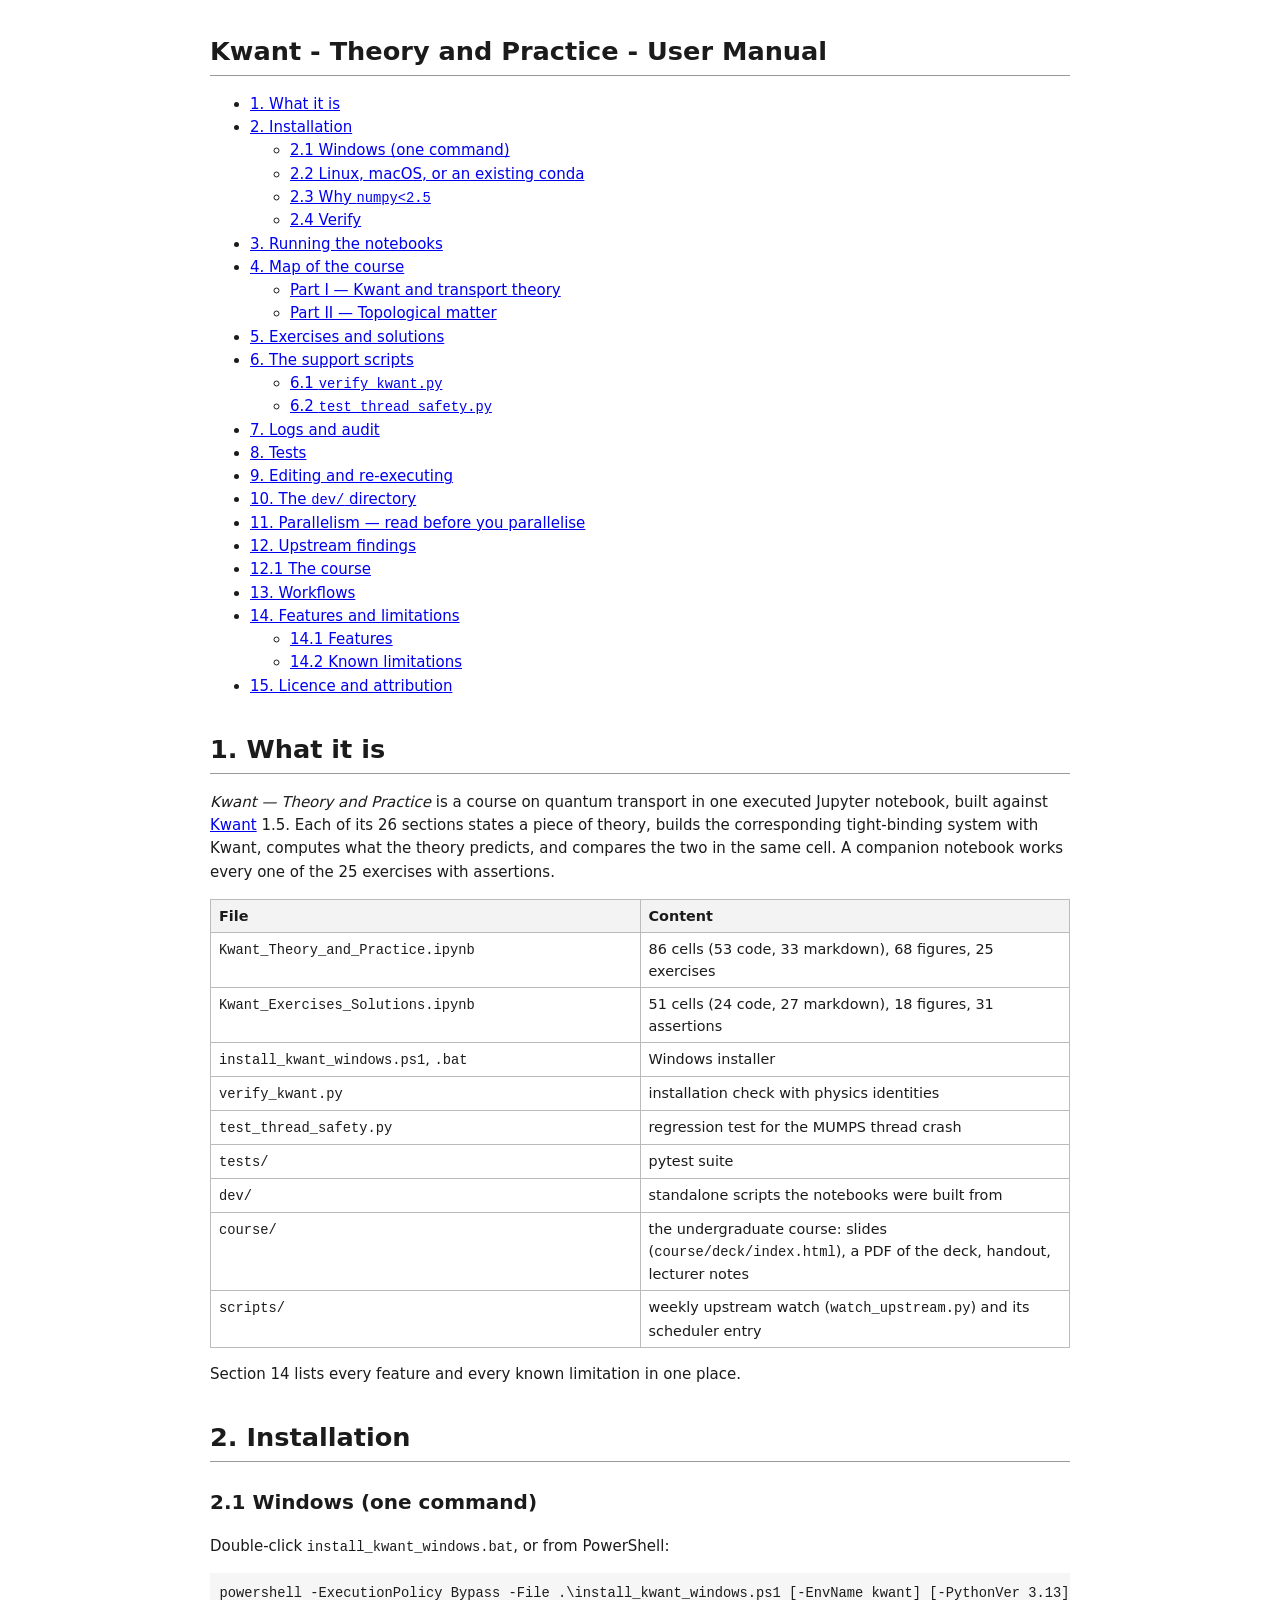
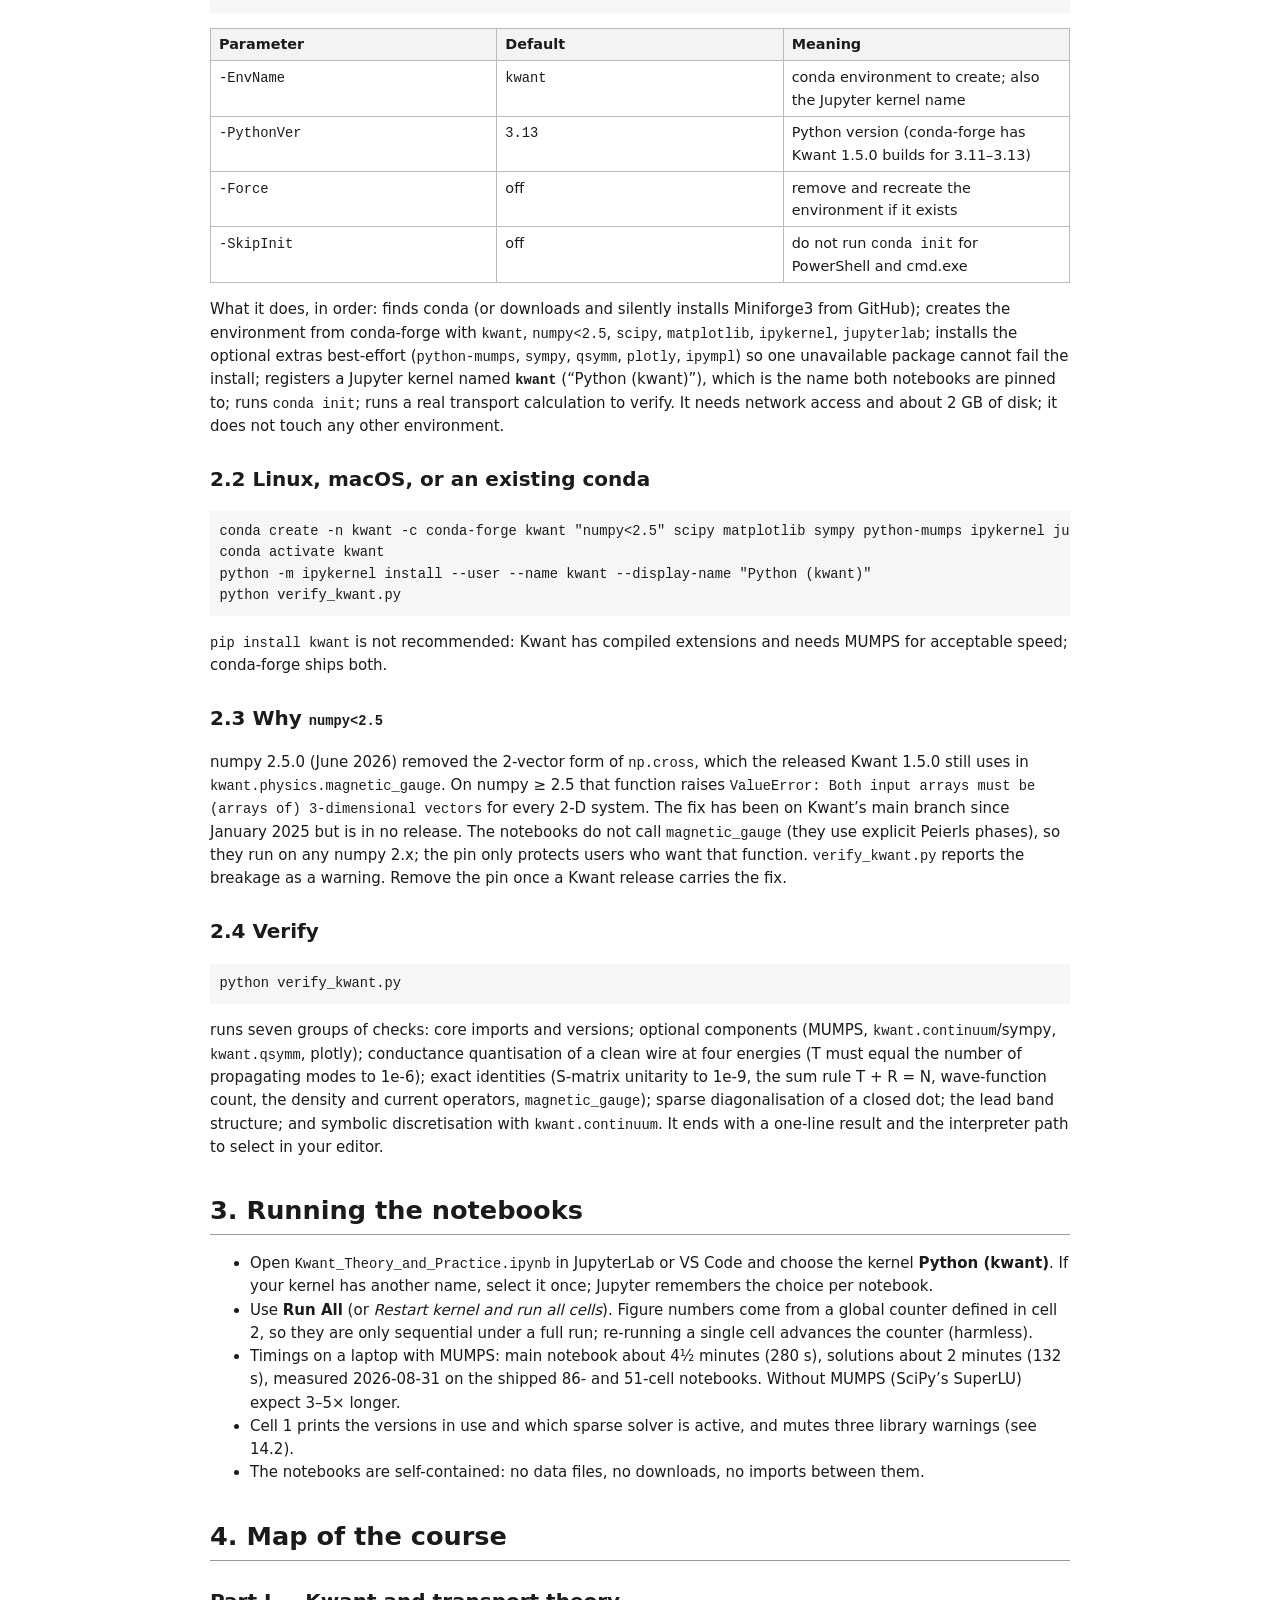
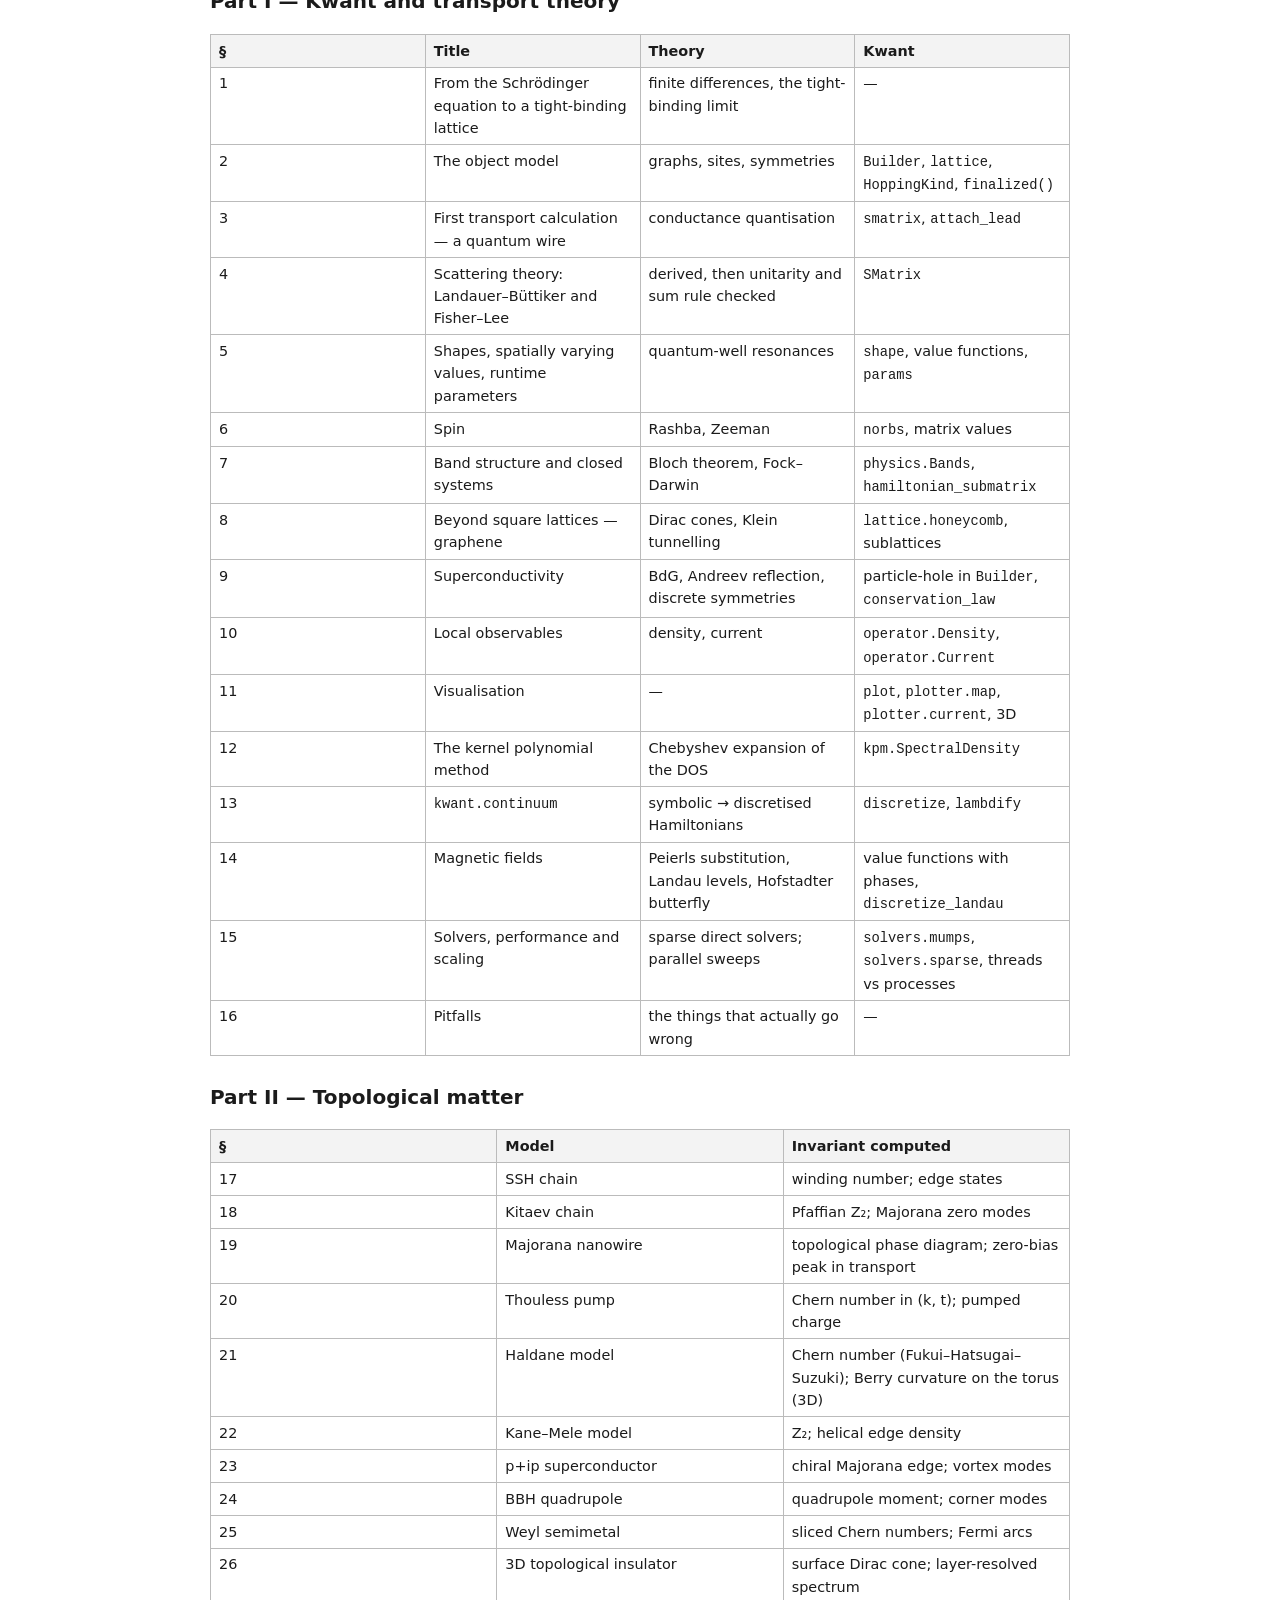
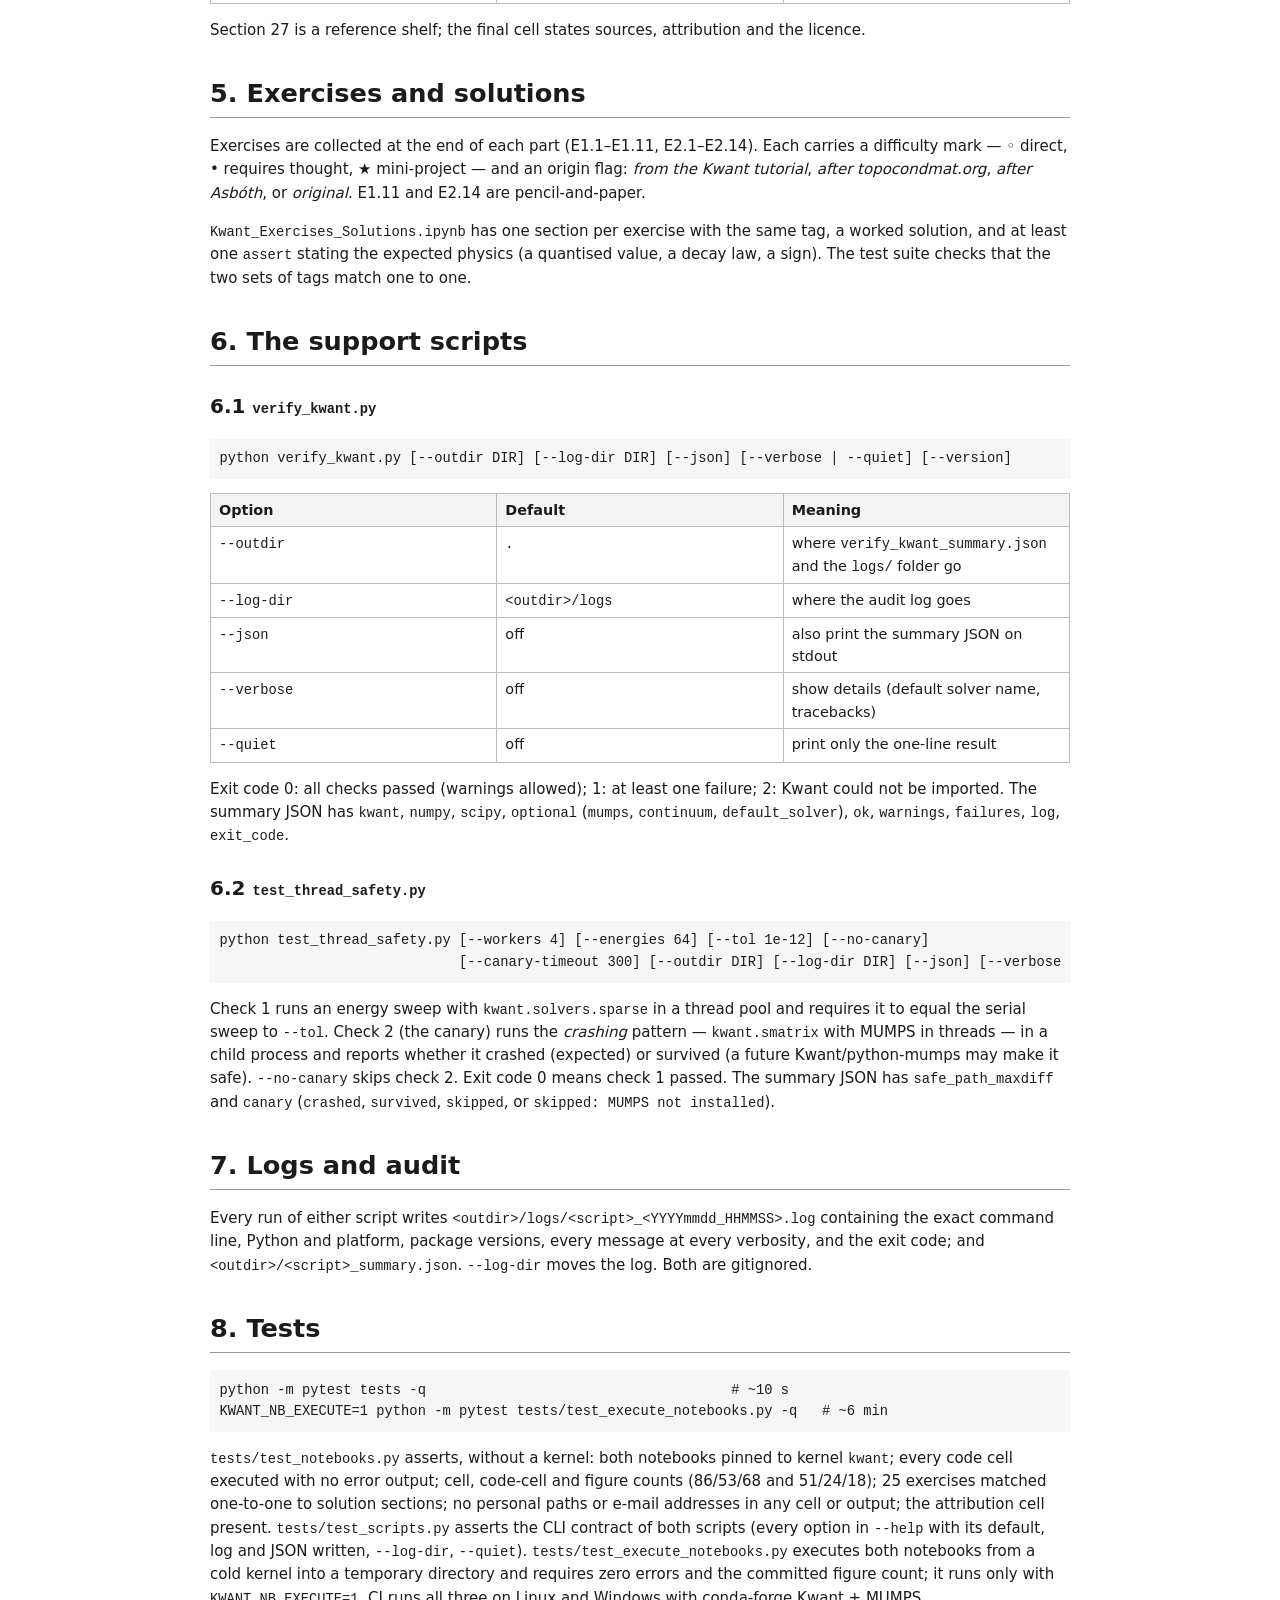
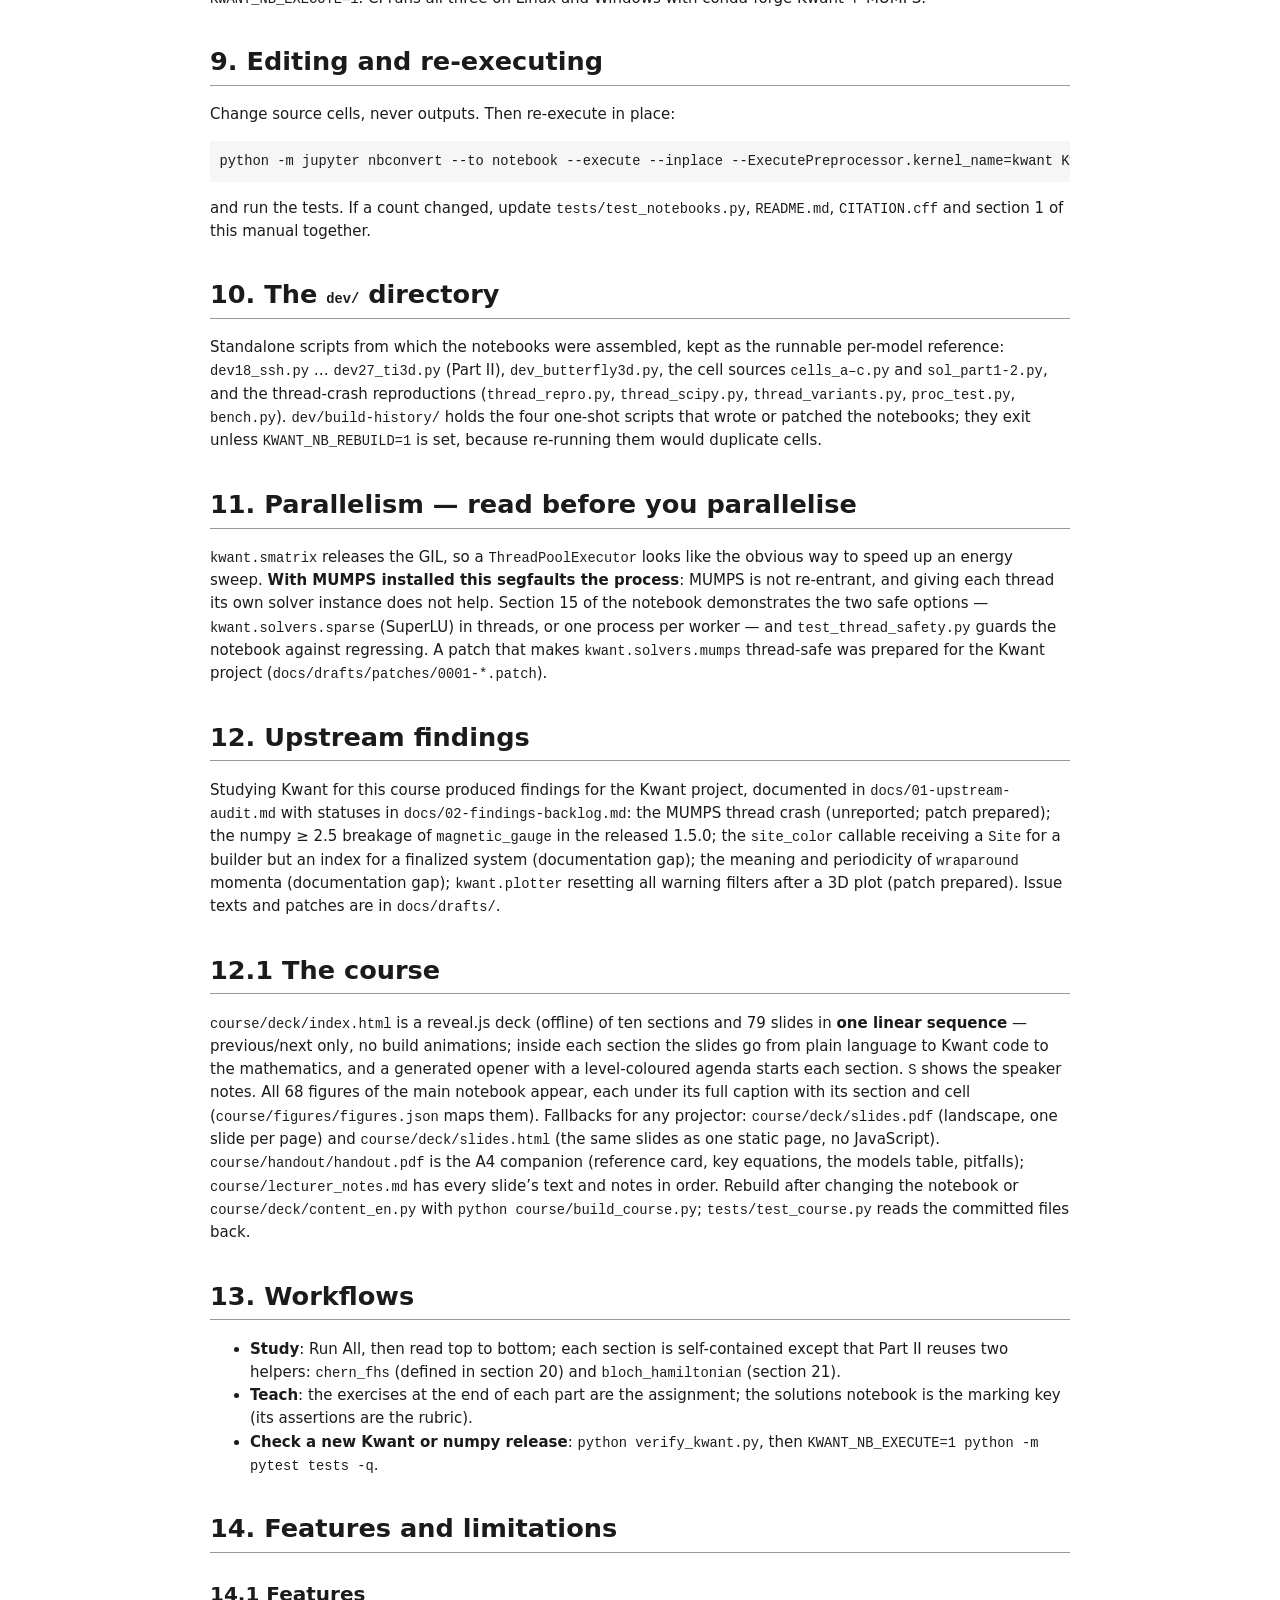
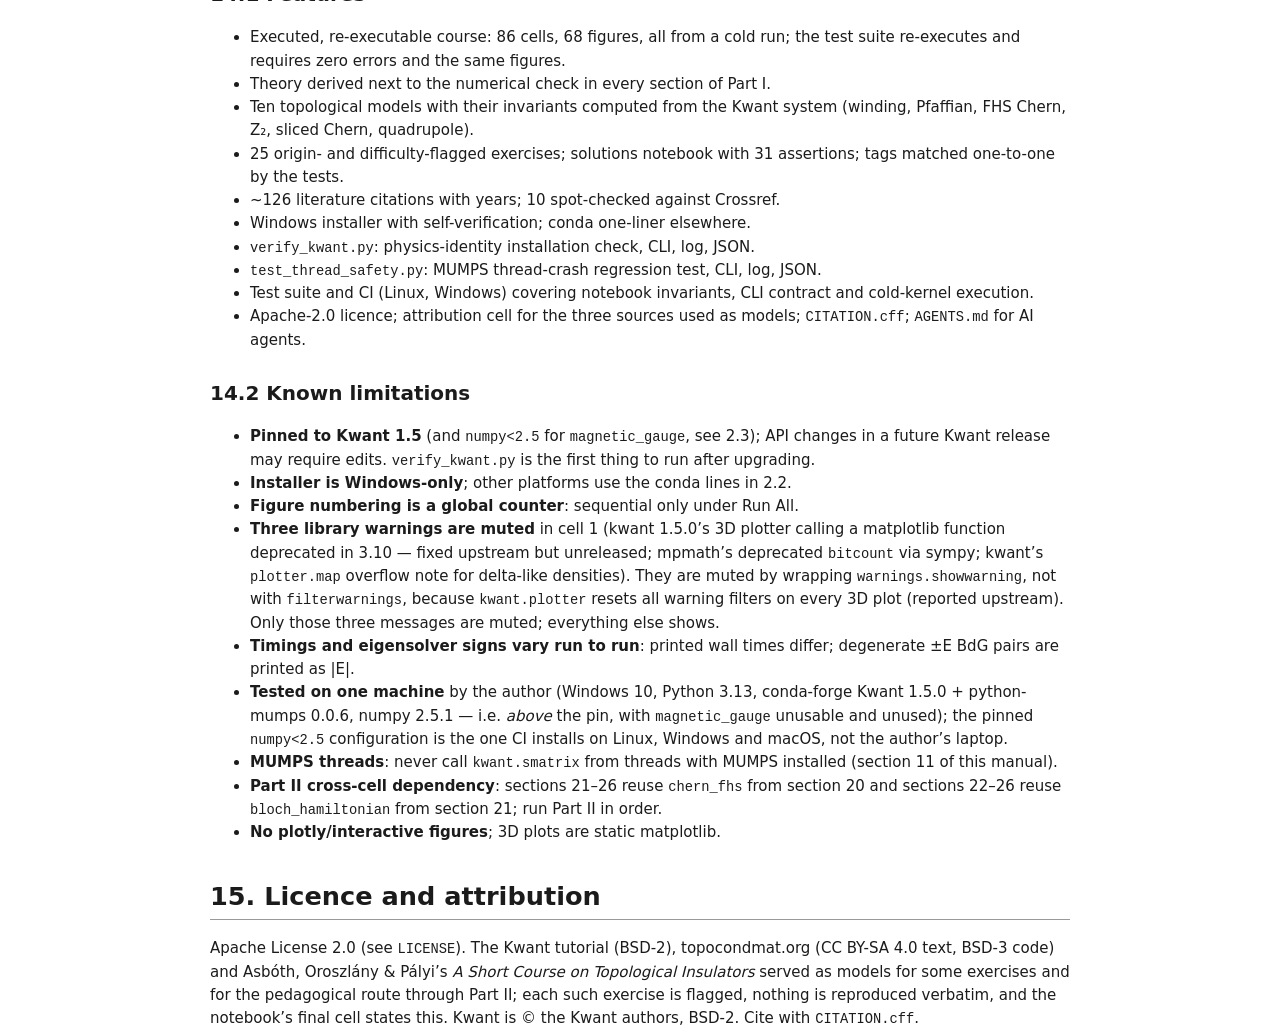
==== docs/USER_MANUAL.html @ 2d78b2cf "Kwant - Theory and Practice 1.2.0: public tree Single-commit public tree of release 1.2.0 (main @ b9" ====
<!DOCTYPE html>
<html xmlns="http://www.w3.org/1999/xhtml">
<head>
  <meta charset="utf-8" />
  <meta name="generator" content="pandoc 3.10.2" />
  <meta name="viewport" content="width=device-width, initial-scale=1.0, user-scalable=yes" />
  <title>Kwant - Theory and Practice - User Manual</title>
  <style>

span.smallcaps{font-variant: small-caps;}
div.columns{display: flex; gap: 1.5em;}
div.column{flex: auto;}
@media screen {
div.columns{gap: min(4vw, 1.5em);}
div.column{overflow-x: auto;}
}
div.hanging-indent{margin-left: 1.5em; text-indent: -1.5em;}

ul.task-list[class]{list-style: none;}
ul.task-list li input[type="checkbox"] {
font-size: inherit;
width: 0.8em;
margin: 0 0.8em 0.2em -1.6em;
vertical-align: middle;
}
.display.math{display: block; text-align: center; margin: 0.5rem auto;}
</style>
  <style type="text/css">body{font:15px/1.55 system-ui,-apple-system,Segoe UI,Roboto,sans-serif;max-width:860px;margin:2rem auto;padding:0 1rem;color:#1b1b1b;background:#fff}h1{font-size:1.6rem;border-bottom:1px solid #999;padding-bottom:.2rem;margin-top:2rem}h2{font-size:1.25rem;margin-top:1.6rem}table{border-collapse:collapse;width:100%;font-size:.9rem}th,td{border:1px solid #bbb;padding:.3rem .5rem;text-align:left;vertical-align:top}th{background:#f3f3f3}pre,code{font-family:ui-monospace,Consolas,monospace;font-size:.86rem}pre{background:#f6f6f6;padding:.6rem;overflow-x:auto}@media(prefers-color-scheme:dark){body{color:#e6e6e6;background:#151515}th{background:#222}pre{background:#222}}</style>
</head>
<body>
<header id="title-block-header">
<h1 class="title">Kwant - Theory and Practice - User Manual</h1>
</header>
<nav id="TOC" role="doc-toc">
<ul>
<li><a href="#what-it-is" id="toc-what-it-is">1. What it is</a></li>
<li><a href="#installation" id="toc-installation">2. Installation</a>
<ul>
<li><a href="#windows-one-command" id="toc-windows-one-command">2.1
Windows (one command)</a></li>
<li><a href="#linux-macos-or-an-existing-conda" id="toc-linux-macos-or-an-existing-conda">2.2 Linux, macOS, or an
existing conda</a></li>
<li><a href="#why-numpy2.5" id="toc-why-numpy2.5">2.3 Why
<code>numpy&lt;2.5</code></a></li>
<li><a href="#verify" id="toc-verify">2.4 Verify</a></li>
</ul></li>
<li><a href="#running-the-notebooks" id="toc-running-the-notebooks">3.
Running the notebooks</a></li>
<li><a href="#map-of-the-course" id="toc-map-of-the-course">4. Map of
the course</a>
<ul>
<li><a href="#part-i-kwant-and-transport-theory" id="toc-part-i-kwant-and-transport-theory">Part I — Kwant and transport
theory</a></li>
<li><a href="#part-ii-topological-matter" id="toc-part-ii-topological-matter">Part II — Topological
matter</a></li>
</ul></li>
<li><a href="#exercises-and-solutions" id="toc-exercises-and-solutions">5. Exercises and solutions</a></li>
<li><a href="#the-support-scripts" id="toc-the-support-scripts">6. The
support scripts</a>
<ul>
<li><a href="#verify_kwant.py" id="toc-verify_kwant.py">6.1
<code>verify_kwant.py</code></a></li>
<li><a href="#test_thread_safety.py" id="toc-test_thread_safety.py">6.2
<code>test_thread_safety.py</code></a></li>
</ul></li>
<li><a href="#logs-and-audit" id="toc-logs-and-audit">7. Logs and
audit</a></li>
<li><a href="#tests" id="toc-tests">8. Tests</a></li>
<li><a href="#editing-and-re-executing" id="toc-editing-and-re-executing">9. Editing and re-executing</a></li>
<li><a href="#the-dev-directory" id="toc-the-dev-directory">10. The
<code>dev/</code> directory</a></li>
<li><a href="#parallelism-read-before-you-parallelise" id="toc-parallelism-read-before-you-parallelise">11. Parallelism — read
before you parallelise</a></li>
<li><a href="#upstream-findings" id="toc-upstream-findings">12. Upstream
findings</a></li>
<li><a href="#the-course" id="toc-the-course">12.1 The course</a></li>
<li><a href="#workflows" id="toc-workflows">13. Workflows</a></li>
<li><a href="#features-and-limitations" id="toc-features-and-limitations">14. Features and limitations</a>
<ul>
<li><a href="#features" id="toc-features">14.1 Features</a></li>
<li><a href="#known-limitations" id="toc-known-limitations">14.2 Known
limitations</a></li>
</ul></li>
<li><a href="#licence-and-attribution" id="toc-licence-and-attribution">15. Licence and attribution</a></li>
</ul>
</nav>
<h1 id="what-it-is">1. What it is</h1>
<p><em>Kwant — Theory and Practice</em> is a course on quantum transport
in one executed Jupyter notebook, built against <a href="https://kwant-project.org">Kwant</a> 1.5. Each of its 26 sections
states a piece of theory, builds the corresponding tight-binding system
with Kwant, computes what the theory predicts, and compares the two in
the same cell. A companion notebook works every one of the 25 exercises
with assertions.</p>
<table>
<colgroup>
<col style="width: 50%" />
<col style="width: 50%" />
</colgroup>
<thead>
<tr>
<th>File</th>
<th>Content</th>
</tr>
</thead>
<tbody>
<tr>
<td><code>Kwant_Theory_and_Practice.ipynb</code></td>
<td>86 cells (53 code, 33 markdown), 68 figures, 25 exercises</td>
</tr>
<tr>
<td><code>Kwant_Exercises_Solutions.ipynb</code></td>
<td>51 cells (24 code, 27 markdown), 18 figures, 31 assertions</td>
</tr>
<tr>
<td><code>install_kwant_windows.ps1</code>, <code>.bat</code></td>
<td>Windows installer</td>
</tr>
<tr>
<td><code>verify_kwant.py</code></td>
<td>installation check with physics identities</td>
</tr>
<tr>
<td><code>test_thread_safety.py</code></td>
<td>regression test for the MUMPS thread crash</td>
</tr>
<tr>
<td><code>tests/</code></td>
<td>pytest suite</td>
</tr>
<tr>
<td><code>dev/</code></td>
<td>standalone scripts the notebooks were built from</td>
</tr>
<tr>
<td><code>course/</code></td>
<td>the undergraduate course: slides
(<code>course/deck/index.html</code>), a PDF of the deck, handout,
lecturer notes</td>
</tr>
<tr>
<td><code>scripts/</code></td>
<td>weekly upstream watch (<code>watch_upstream.py</code>) and its
scheduler entry</td>
</tr>
</tbody>
</table>
<p>Section 14 lists every feature and every known limitation in one
place.</p>
<h1 id="installation">2. Installation</h1>
<h2 id="windows-one-command">2.1 Windows (one command)</h2>
<p>Double-click <code>install_kwant_windows.bat</code>, or from
PowerShell:</p>
<pre><code>powershell -ExecutionPolicy Bypass -File .\install_kwant_windows.ps1 [-EnvName kwant] [-PythonVer 3.13] [-Force] [-SkipInit]</code></pre>
<table>
<colgroup>
<col style="width: 33%" />
<col style="width: 33%" />
<col style="width: 33%" />
</colgroup>
<thead>
<tr>
<th>Parameter</th>
<th>Default</th>
<th>Meaning</th>
</tr>
</thead>
<tbody>
<tr>
<td><code>-EnvName</code></td>
<td><code>kwant</code></td>
<td>conda environment to create; also the Jupyter kernel name</td>
</tr>
<tr>
<td><code>-PythonVer</code></td>
<td><code>3.13</code></td>
<td>Python version (conda-forge has Kwant 1.5.0 builds for
3.11–3.13)</td>
</tr>
<tr>
<td><code>-Force</code></td>
<td>off</td>
<td>remove and recreate the environment if it exists</td>
</tr>
<tr>
<td><code>-SkipInit</code></td>
<td>off</td>
<td>do not run <code>conda init</code> for PowerShell and cmd.exe</td>
</tr>
</tbody>
</table>
<p>What it does, in order: finds conda (or downloads and silently
installs Miniforge3 from GitHub); creates the environment from
conda-forge with <code>kwant</code>, <code>numpy&lt;2.5</code>,
<code>scipy</code>, <code>matplotlib</code>, <code>ipykernel</code>,
<code>jupyterlab</code>; installs the optional extras best-effort
(<code>python-mumps</code>, <code>sympy</code>, <code>qsymm</code>,
<code>plotly</code>, <code>ipympl</code>) so one unavailable package
cannot fail the install; registers a Jupyter kernel named
<strong><code>kwant</code></strong> (“Python (kwant)”), which is the
name both notebooks are pinned to; runs <code>conda init</code>; runs a
real transport calculation to verify. It needs network access and about
2 GB of disk; it does not touch any other environment.</p>
<h2 id="linux-macos-or-an-existing-conda">2.2 Linux, macOS, or an
existing conda</h2>
<pre><code>conda create -n kwant -c conda-forge kwant &quot;numpy&lt;2.5&quot; scipy matplotlib sympy python-mumps ipykernel jupyterlab
conda activate kwant
python -m ipykernel install --user --name kwant --display-name &quot;Python (kwant)&quot;
python verify_kwant.py</code></pre>
<p><code>pip install kwant</code> is not recommended: Kwant has compiled
extensions and needs MUMPS for acceptable speed; conda-forge ships
both.</p>
<h2 id="why-numpy2.5">2.3 Why <code>numpy&lt;2.5</code></h2>
<p>numpy 2.5.0 (June 2026) removed the 2-vector form of
<code>np.cross</code>, which the released Kwant 1.5.0 still uses in
<code>kwant.physics.magnetic_gauge</code>. On numpy ≥ 2.5 that function
raises
<code>ValueError: Both input arrays must be (arrays of) 3-dimensional vectors</code>
for every 2-D system. The fix has been on Kwant’s main branch since
January 2025 but is in no release. The notebooks do not call
<code>magnetic_gauge</code> (they use explicit Peierls phases), so they
run on any numpy 2.x; the pin only protects users who want that
function. <code>verify_kwant.py</code> reports the breakage as a
warning. Remove the pin once a Kwant release carries the fix.</p>
<h2 id="verify">2.4 Verify</h2>
<pre><code>python verify_kwant.py</code></pre>
<p>runs seven groups of checks: core imports and versions; optional
components (MUMPS, <code>kwant.continuum</code>/sympy,
<code>kwant.qsymm</code>, plotly); conductance quantisation of a clean
wire at four energies (T must equal the number of propagating modes to
1e-6); exact identities (S-matrix unitarity to 1e-9, the sum rule T + R
= N, wave-function count, the density and current operators,
<code>magnetic_gauge</code>); sparse diagonalisation of a closed dot;
the lead band structure; and symbolic discretisation with
<code>kwant.continuum</code>. It ends with a one-line result and the
interpreter path to select in your editor.</p>
<h1 id="running-the-notebooks">3. Running the notebooks</h1>
<ul>
<li>Open <code>Kwant_Theory_and_Practice.ipynb</code> in JupyterLab or
VS Code and choose the kernel <strong>Python (kwant)</strong>. If your
kernel has another name, select it once; Jupyter remembers the choice
per notebook.</li>
<li>Use <strong>Run All</strong> (or <em>Restart kernel and run all
cells</em>). Figure numbers come from a global counter defined in cell
2, so they are only sequential under a full run; re-running a single
cell advances the counter (harmless).</li>
<li>Timings on a laptop with MUMPS: main notebook about 4½ minutes (280
s), solutions about 2 minutes (132 s), measured 2026-08-31 on the
shipped 86- and 51-cell notebooks. Without MUMPS (SciPy’s SuperLU)
expect 3–5× longer.</li>
<li>Cell 1 prints the versions in use and which sparse solver is active,
and mutes three library warnings (see 14.2).</li>
<li>The notebooks are self-contained: no data files, no downloads, no
imports between them.</li>
</ul>
<h1 id="map-of-the-course">4. Map of the course</h1>
<h2 id="part-i-kwant-and-transport-theory">Part I — Kwant and transport
theory</h2>
<table>
<colgroup>
<col style="width: 25%" />
<col style="width: 25%" />
<col style="width: 25%" />
<col style="width: 25%" />
</colgroup>
<thead>
<tr>
<th>§</th>
<th>Title</th>
<th>Theory</th>
<th>Kwant</th>
</tr>
</thead>
<tbody>
<tr>
<td>1</td>
<td>From the Schrödinger equation to a tight-binding lattice</td>
<td>finite differences, the tight-binding limit</td>
<td>—</td>
</tr>
<tr>
<td>2</td>
<td>The object model</td>
<td>graphs, sites, symmetries</td>
<td><code>Builder</code>, <code>lattice</code>,
<code>HoppingKind</code>, <code>finalized()</code></td>
</tr>
<tr>
<td>3</td>
<td>First transport calculation — a quantum wire</td>
<td>conductance quantisation</td>
<td><code>smatrix</code>, <code>attach_lead</code></td>
</tr>
<tr>
<td>4</td>
<td>Scattering theory: Landauer–Büttiker and Fisher–Lee</td>
<td>derived, then unitarity and sum rule checked</td>
<td><code>SMatrix</code></td>
</tr>
<tr>
<td>5</td>
<td>Shapes, spatially varying values, runtime parameters</td>
<td>quantum-well resonances</td>
<td><code>shape</code>, value functions, <code>params</code></td>
</tr>
<tr>
<td>6</td>
<td>Spin</td>
<td>Rashba, Zeeman</td>
<td><code>norbs</code>, matrix values</td>
</tr>
<tr>
<td>7</td>
<td>Band structure and closed systems</td>
<td>Bloch theorem, Fock–Darwin</td>
<td><code>physics.Bands</code>, <code>hamiltonian_submatrix</code></td>
</tr>
<tr>
<td>8</td>
<td>Beyond square lattices — graphene</td>
<td>Dirac cones, Klein tunnelling</td>
<td><code>lattice.honeycomb</code>, sublattices</td>
</tr>
<tr>
<td>9</td>
<td>Superconductivity</td>
<td>BdG, Andreev reflection, discrete symmetries</td>
<td>particle-hole in <code>Builder</code>,
<code>conservation_law</code></td>
</tr>
<tr>
<td>10</td>
<td>Local observables</td>
<td>density, current</td>
<td><code>operator.Density</code>, <code>operator.Current</code></td>
</tr>
<tr>
<td>11</td>
<td>Visualisation</td>
<td>—</td>
<td><code>plot</code>, <code>plotter.map</code>,
<code>plotter.current</code>, 3D</td>
</tr>
<tr>
<td>12</td>
<td>The kernel polynomial method</td>
<td>Chebyshev expansion of the DOS</td>
<td><code>kpm.SpectralDensity</code></td>
</tr>
<tr>
<td>13</td>
<td><code>kwant.continuum</code></td>
<td>symbolic → discretised Hamiltonians</td>
<td><code>discretize</code>, <code>lambdify</code></td>
</tr>
<tr>
<td>14</td>
<td>Magnetic fields</td>
<td>Peierls substitution, Landau levels, Hofstadter butterfly</td>
<td>value functions with phases, <code>discretize_landau</code></td>
</tr>
<tr>
<td>15</td>
<td>Solvers, performance and scaling</td>
<td>sparse direct solvers; parallel sweeps</td>
<td><code>solvers.mumps</code>, <code>solvers.sparse</code>, threads vs
processes</td>
</tr>
<tr>
<td>16</td>
<td>Pitfalls</td>
<td>the things that actually go wrong</td>
<td>—</td>
</tr>
</tbody>
</table>
<h2 id="part-ii-topological-matter">Part II — Topological matter</h2>
<table>
<colgroup>
<col style="width: 33%" />
<col style="width: 33%" />
<col style="width: 33%" />
</colgroup>
<thead>
<tr>
<th>§</th>
<th>Model</th>
<th>Invariant computed</th>
</tr>
</thead>
<tbody>
<tr>
<td>17</td>
<td>SSH chain</td>
<td>winding number; edge states</td>
</tr>
<tr>
<td>18</td>
<td>Kitaev chain</td>
<td>Pfaffian Z₂; Majorana zero modes</td>
</tr>
<tr>
<td>19</td>
<td>Majorana nanowire</td>
<td>topological phase diagram; zero-bias peak in transport</td>
</tr>
<tr>
<td>20</td>
<td>Thouless pump</td>
<td>Chern number in (k, t); pumped charge</td>
</tr>
<tr>
<td>21</td>
<td>Haldane model</td>
<td>Chern number (Fukui–Hatsugai–Suzuki); Berry curvature on the torus
(3D)</td>
</tr>
<tr>
<td>22</td>
<td>Kane–Mele model</td>
<td>Z₂; helical edge density</td>
</tr>
<tr>
<td>23</td>
<td>p+ip superconductor</td>
<td>chiral Majorana edge; vortex modes</td>
</tr>
<tr>
<td>24</td>
<td>BBH quadrupole</td>
<td>quadrupole moment; corner modes</td>
</tr>
<tr>
<td>25</td>
<td>Weyl semimetal</td>
<td>sliced Chern numbers; Fermi arcs</td>
</tr>
<tr>
<td>26</td>
<td>3D topological insulator</td>
<td>surface Dirac cone; layer-resolved spectrum</td>
</tr>
</tbody>
</table>
<p>Section 27 is a reference shelf; the final cell states sources,
attribution and the licence.</p>
<h1 id="exercises-and-solutions">5. Exercises and solutions</h1>
<p>Exercises are collected at the end of each part (E1.1–E1.11,
E2.1–E2.14). Each carries a difficulty mark — ◦ direct, • requires
thought, ★ mini-project — and an origin flag: <em>from the Kwant
tutorial</em>, <em>after topocondmat.org</em>, <em>after Asbóth</em>, or
<em>original</em>. E1.11 and E2.14 are pencil-and-paper.</p>
<p><code>Kwant_Exercises_Solutions.ipynb</code> has one section per
exercise with the same tag, a worked solution, and at least one
<code>assert</code> stating the expected physics (a quantised value, a
decay law, a sign). The test suite checks that the two sets of tags
match one to one.</p>
<h1 id="the-support-scripts">6. The support scripts</h1>
<h2 id="verify_kwant.py">6.1 <code>verify_kwant.py</code></h2>
<pre><code>python verify_kwant.py [--outdir DIR] [--log-dir DIR] [--json] [--verbose | --quiet] [--version]</code></pre>
<table>
<colgroup>
<col style="width: 33%" />
<col style="width: 33%" />
<col style="width: 33%" />
</colgroup>
<thead>
<tr>
<th>Option</th>
<th>Default</th>
<th>Meaning</th>
</tr>
</thead>
<tbody>
<tr>
<td><code>--outdir</code></td>
<td><code>.</code></td>
<td>where <code>verify_kwant_summary.json</code> and the
<code>logs/</code> folder go</td>
</tr>
<tr>
<td><code>--log-dir</code></td>
<td><code>&lt;outdir&gt;/logs</code></td>
<td>where the audit log goes</td>
</tr>
<tr>
<td><code>--json</code></td>
<td>off</td>
<td>also print the summary JSON on stdout</td>
</tr>
<tr>
<td><code>--verbose</code></td>
<td>off</td>
<td>show details (default solver name, tracebacks)</td>
</tr>
<tr>
<td><code>--quiet</code></td>
<td>off</td>
<td>print only the one-line result</td>
</tr>
</tbody>
</table>
<p>Exit code 0: all checks passed (warnings allowed); 1: at least one
failure; 2: Kwant could not be imported. The summary JSON has
<code>kwant</code>, <code>numpy</code>, <code>scipy</code>,
<code>optional</code> (<code>mumps</code>, <code>continuum</code>,
<code>default_solver</code>), <code>ok</code>, <code>warnings</code>,
<code>failures</code>, <code>log</code>, <code>exit_code</code>.</p>
<h2 id="test_thread_safety.py">6.2
<code>test_thread_safety.py</code></h2>
<pre><code>python test_thread_safety.py [--workers 4] [--energies 64] [--tol 1e-12] [--no-canary]
                             [--canary-timeout 300] [--outdir DIR] [--log-dir DIR] [--json] [--verbose | --quiet] [--version]</code></pre>
<p>Check 1 runs an energy sweep with <code>kwant.solvers.sparse</code>
in a thread pool and requires it to equal the serial sweep to
<code>--tol</code>. Check 2 (the canary) runs the <em>crashing</em>
pattern — <code>kwant.smatrix</code> with MUMPS in threads — in a child
process and reports whether it crashed (expected) or survived (a future
Kwant/python-mumps may make it safe). <code>--no-canary</code> skips
check 2. Exit code 0 means check 1 passed. The summary JSON has
<code>safe_path_maxdiff</code> and <code>canary</code>
(<code>crashed</code>, <code>survived</code>, <code>skipped</code>, or
<code>skipped: MUMPS not installed</code>).</p>
<h1 id="logs-and-audit">7. Logs and audit</h1>
<p>Every run of either script writes
<code>&lt;outdir&gt;/logs/&lt;script&gt;_&lt;YYYYmmdd_HHMMSS&gt;.log</code>
containing the exact command line, Python and platform, package
versions, every message at every verbosity, and the exit code; and
<code>&lt;outdir&gt;/&lt;script&gt;_summary.json</code>.
<code>--log-dir</code> moves the log. Both are gitignored.</p>
<h1 id="tests">8. Tests</h1>
<pre><code>python -m pytest tests -q                                     # ~10 s
KWANT_NB_EXECUTE=1 python -m pytest tests/test_execute_notebooks.py -q   # ~6 min</code></pre>
<p><code>tests/test_notebooks.py</code> asserts, without a kernel: both
notebooks pinned to kernel <code>kwant</code>; every code cell executed
with no error output; cell, code-cell and figure counts (86/53/68 and
51/24/18); 25 exercises matched one-to-one to solution sections; no
personal paths or e-mail addresses in any cell or output; the
attribution cell present. <code>tests/test_scripts.py</code> asserts the
CLI contract of both scripts (every option in <code>--help</code> with
its default, log and JSON written, <code>--log-dir</code>,
<code>--quiet</code>). <code>tests/test_execute_notebooks.py</code>
executes both notebooks from a cold kernel into a temporary directory
and requires zero errors and the committed figure count; it runs only
with <code>KWANT_NB_EXECUTE=1</code>. CI runs all three on Linux and
Windows with conda-forge Kwant + MUMPS.</p>
<h1 id="editing-and-re-executing">9. Editing and re-executing</h1>
<p>Change source cells, never outputs. Then re-execute in place:</p>
<pre><code>python -m jupyter nbconvert --to notebook --execute --inplace --ExecutePreprocessor.kernel_name=kwant Kwant_Theory_and_Practice.ipynb</code></pre>
<p>and run the tests. If a count changed, update
<code>tests/test_notebooks.py</code>, <code>README.md</code>,
<code>CITATION.cff</code> and section 1 of this manual together.</p>
<h1 id="the-dev-directory">10. The <code>dev/</code> directory</h1>
<p>Standalone scripts from which the notebooks were assembled, kept as
the runnable per-model reference: <code>dev18_ssh.py</code> …
<code>dev27_ti3d.py</code> (Part II), <code>dev_butterfly3d.py</code>,
the cell sources <code>cells_a–c.py</code> and
<code>sol_part1-2.py</code>, and the thread-crash reproductions
(<code>thread_repro.py</code>, <code>thread_scipy.py</code>,
<code>thread_variants.py</code>, <code>proc_test.py</code>,
<code>bench.py</code>). <code>dev/build-history/</code> holds the four
one-shot scripts that wrote or patched the notebooks; they exit unless
<code>KWANT_NB_REBUILD=1</code> is set, because re-running them would
duplicate cells.</p>
<h1 id="parallelism-read-before-you-parallelise">11. Parallelism — read
before you parallelise</h1>
<p><code>kwant.smatrix</code> releases the GIL, so a
<code>ThreadPoolExecutor</code> looks like the obvious way to speed up
an energy sweep. <strong>With MUMPS installed this segfaults the
process</strong>: MUMPS is not re-entrant, and giving each thread its
own solver instance does not help. Section 15 of the notebook
demonstrates the two safe options — <code>kwant.solvers.sparse</code>
(SuperLU) in threads, or one process per worker — and
<code>test_thread_safety.py</code> guards the notebook against
regressing. A patch that makes <code>kwant.solvers.mumps</code>
thread-safe was prepared for the Kwant project
(<code>docs/drafts/patches/0001-*.patch</code>).</p>
<h1 id="upstream-findings">12. Upstream findings</h1>
<p>Studying Kwant for this course produced findings for the Kwant
project, documented in <code>docs/01-upstream-audit.md</code> with
statuses in <code>docs/02-findings-backlog.md</code>: the MUMPS thread
crash (unreported; patch prepared); the numpy ≥ 2.5 breakage of
<code>magnetic_gauge</code> in the released 1.5.0; the
<code>site_color</code> callable receiving a <code>Site</code> for a
builder but an index for a finalized system (documentation gap); the
meaning and periodicity of <code>wraparound</code> momenta
(documentation gap); <code>kwant.plotter</code> resetting all warning
filters after a 3D plot (patch prepared). Issue texts and patches are in
<code>docs/drafts/</code>.</p>
<h1 id="the-course">12.1 The course</h1>
<p><code>course/deck/index.html</code> is a reveal.js deck (offline) of
ten sections and 79 slides in <strong>one linear sequence</strong> —
previous/next only, no build animations; inside each section the slides
go from plain language to Kwant code to the mathematics, and a generated
opener with a level-coloured agenda starts each section. <code>S</code>
shows the speaker notes. All 68 figures of the main notebook appear,
each under its full caption with its section and cell
(<code>course/figures/figures.json</code> maps them). Fallbacks for any
projector: <code>course/deck/slides.pdf</code> (landscape, one slide per
page) and <code>course/deck/slides.html</code> (the same slides as one
static page, no JavaScript). <code>course/handout/handout.pdf</code> is
the A4 companion (reference card, key equations, the models table,
pitfalls); <code>course/lecturer_notes.md</code> has every slide’s text
and notes in order. Rebuild after changing the notebook or
<code>course/deck/content_en.py</code> with
<code>python course/build_course.py</code>;
<code>tests/test_course.py</code> reads the committed files back.</p>
<h1 id="workflows">13. Workflows</h1>
<ul>
<li><strong>Study</strong>: Run All, then read top to bottom; each
section is self-contained except that Part II reuses two helpers:
<code>chern_fhs</code> (defined in section 20) and
<code>bloch_hamiltonian</code> (section 21).</li>
<li><strong>Teach</strong>: the exercises at the end of each part are
the assignment; the solutions notebook is the marking key (its
assertions are the rubric).</li>
<li><strong>Check a new Kwant or numpy release</strong>:
<code>python verify_kwant.py</code>, then
<code>KWANT_NB_EXECUTE=1 python -m pytest tests -q</code>.</li>
</ul>
<h1 id="features-and-limitations">14. Features and limitations</h1>
<h2 id="features">14.1 Features</h2>
<ul>
<li>Executed, re-executable course: 86 cells, 68 figures, all from a
cold run; the test suite re-executes and requires zero errors and the
same figures.</li>
<li>Theory derived next to the numerical check in every section of Part
I.</li>
<li>Ten topological models with their invariants computed from the Kwant
system (winding, Pfaffian, FHS Chern, Z₂, sliced Chern,
quadrupole).</li>
<li>25 origin- and difficulty-flagged exercises; solutions notebook with
31 assertions; tags matched one-to-one by the tests.</li>
<li>~126 literature citations with years; 10 spot-checked against
Crossref.</li>
<li>Windows installer with self-verification; conda one-liner
elsewhere.</li>
<li><code>verify_kwant.py</code>: physics-identity installation check,
CLI, log, JSON.</li>
<li><code>test_thread_safety.py</code>: MUMPS thread-crash regression
test, CLI, log, JSON.</li>
<li>Test suite and CI (Linux, Windows) covering notebook invariants, CLI
contract and cold-kernel execution.</li>
<li>Apache-2.0 licence; attribution cell for the three sources used as
models; <code>CITATION.cff</code>; <code>AGENTS.md</code> for AI
agents.</li>
</ul>
<h2 id="known-limitations">14.2 Known limitations</h2>
<ul>
<li><strong>Pinned to Kwant 1.5</strong> (and <code>numpy&lt;2.5</code>
for <code>magnetic_gauge</code>, see 2.3); API changes in a future Kwant
release may require edits. <code>verify_kwant.py</code> is the first
thing to run after upgrading.</li>
<li><strong>Installer is Windows-only</strong>; other platforms use the
conda lines in 2.2.</li>
<li><strong>Figure numbering is a global counter</strong>: sequential
only under Run All.</li>
<li><strong>Three library warnings are muted</strong> in cell 1 (kwant
1.5.0’s 3D plotter calling a matplotlib function deprecated in 3.10 —
fixed upstream but unreleased; mpmath’s deprecated <code>bitcount</code>
via sympy; kwant’s <code>plotter.map</code> overflow note for delta-like
densities). They are muted by wrapping
<code>warnings.showwarning</code>, not with <code>filterwarnings</code>,
because <code>kwant.plotter</code> resets all warning filters on every
3D plot (reported upstream). Only those three messages are muted;
everything else shows.</li>
<li><strong>Timings and eigensolver signs vary run to run</strong>:
printed wall times differ; degenerate ±E BdG pairs are printed as
|E|.</li>
<li><strong>Tested on one machine</strong> by the author (Windows 10,
Python 3.13, conda-forge Kwant 1.5.0 + python-mumps 0.0.6, numpy 2.5.1 —
i.e. <em>above</em> the pin, with <code>magnetic_gauge</code> unusable
and unused); the pinned <code>numpy&lt;2.5</code> configuration is the
one CI installs on Linux, Windows and macOS, not the author’s
laptop.</li>
<li><strong>MUMPS threads</strong>: never call
<code>kwant.smatrix</code> from threads with MUMPS installed (section 11
of this manual).</li>
<li><strong>Part II cross-cell dependency</strong>: sections 21–26 reuse
<code>chern_fhs</code> from section 20 and sections 22–26 reuse
<code>bloch_hamiltonian</code> from section 21; run Part II in
order.</li>
<li><strong>No plotly/interactive figures</strong>; 3D plots are static
matplotlib.</li>
</ul>
<h1 id="licence-and-attribution">15. Licence and attribution</h1>
<p>Apache License 2.0 (see <code>LICENSE</code>). The Kwant tutorial
(BSD-2), topocondmat.org (CC BY-SA 4.0 text, BSD-3 code) and Asbóth,
Oroszlány &amp; Pályi’s <em>A Short Course on Topological
Insulators</em> served as models for some exercises and for the
pedagogical route through Part II; each such exercise is flagged,
nothing is reproduced verbatim, and the notebook’s final cell states
this. Kwant is © the Kwant authors, BSD-2. Cite with
<code>CITATION.cff</code>.</p>
</body>
</html>
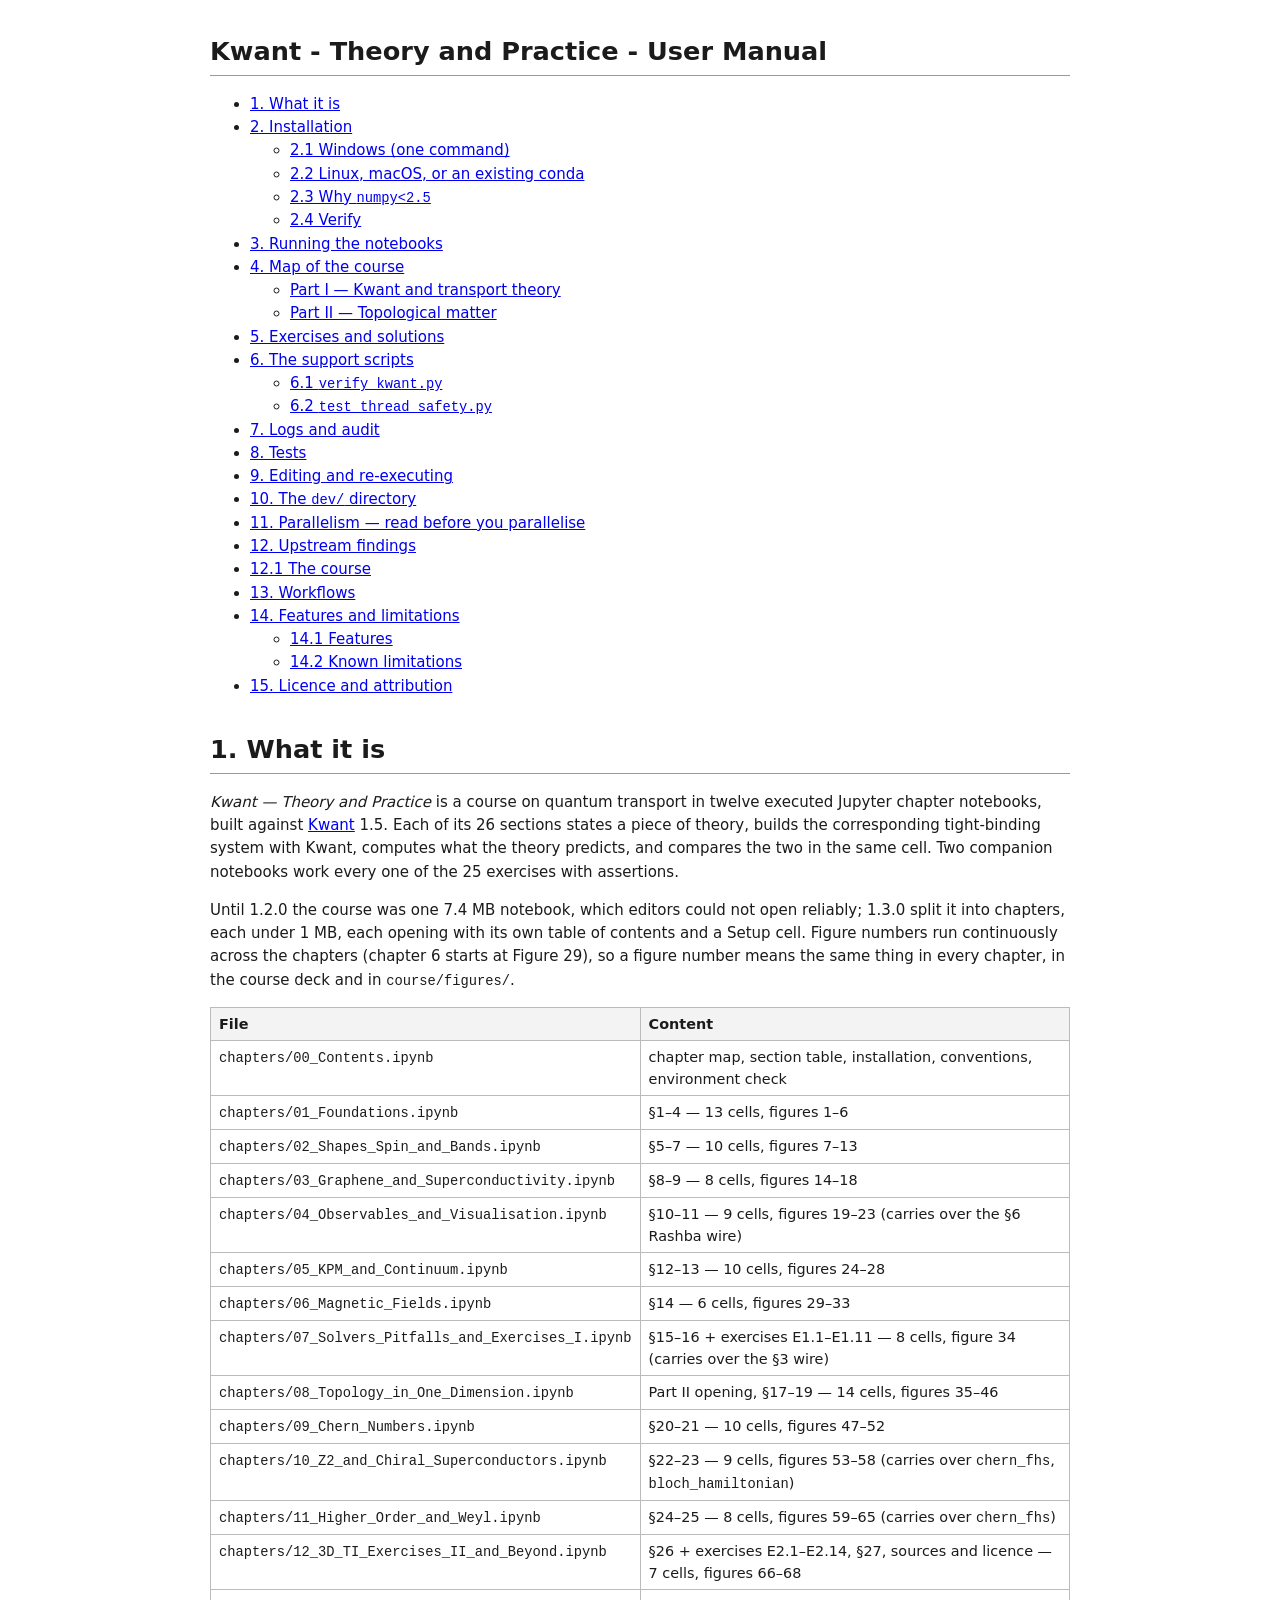
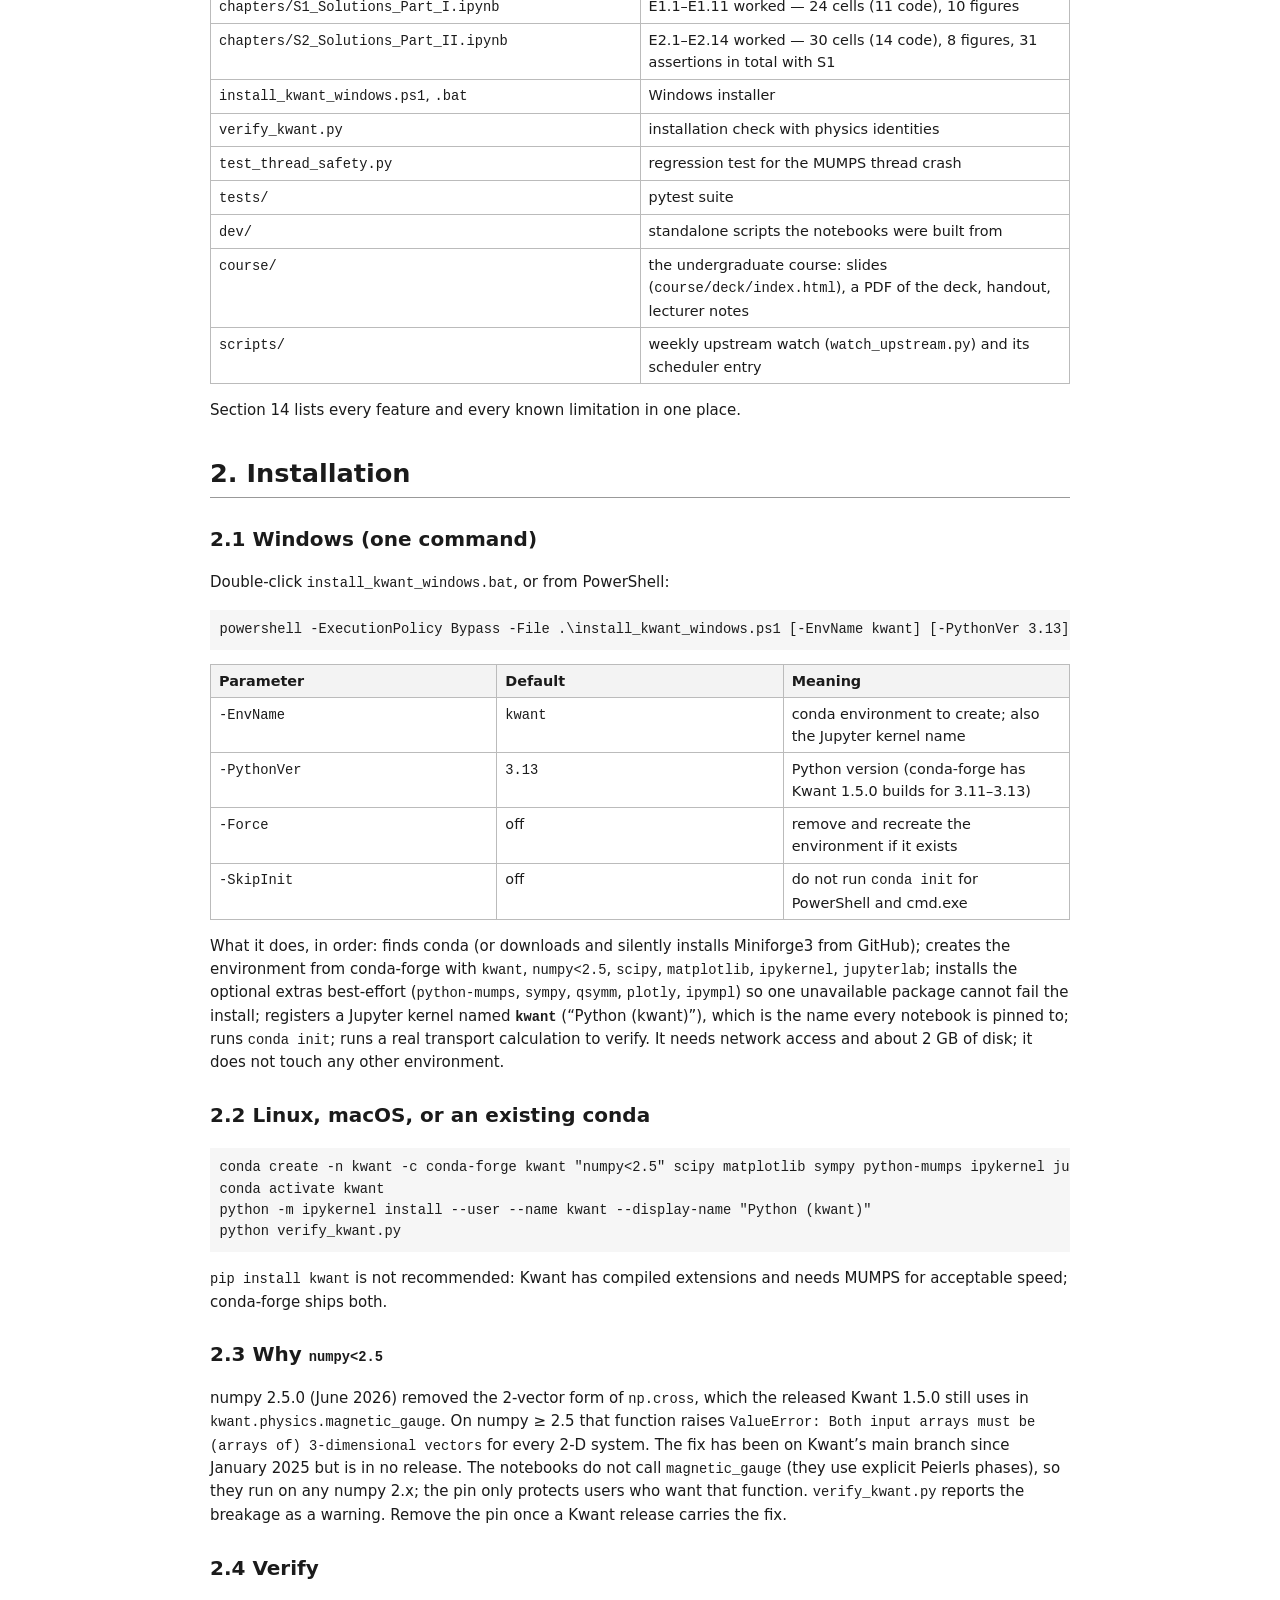
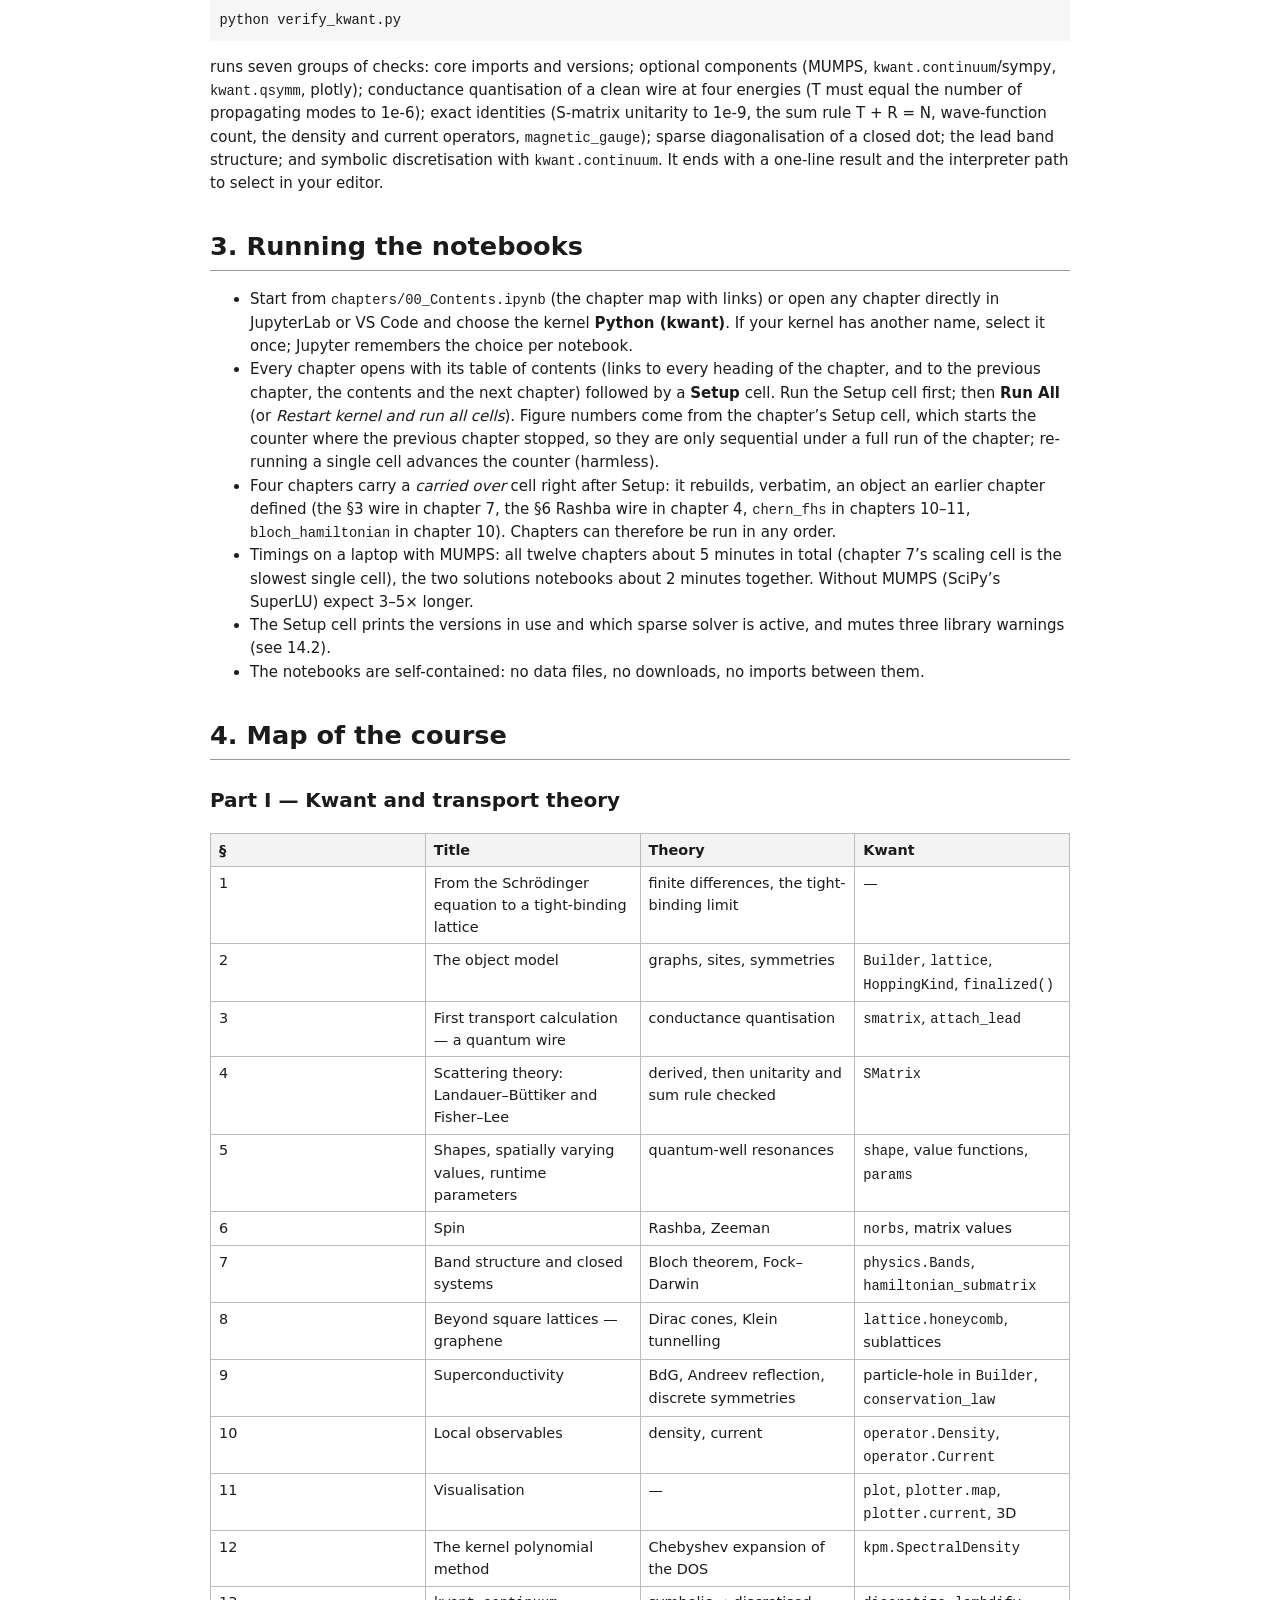
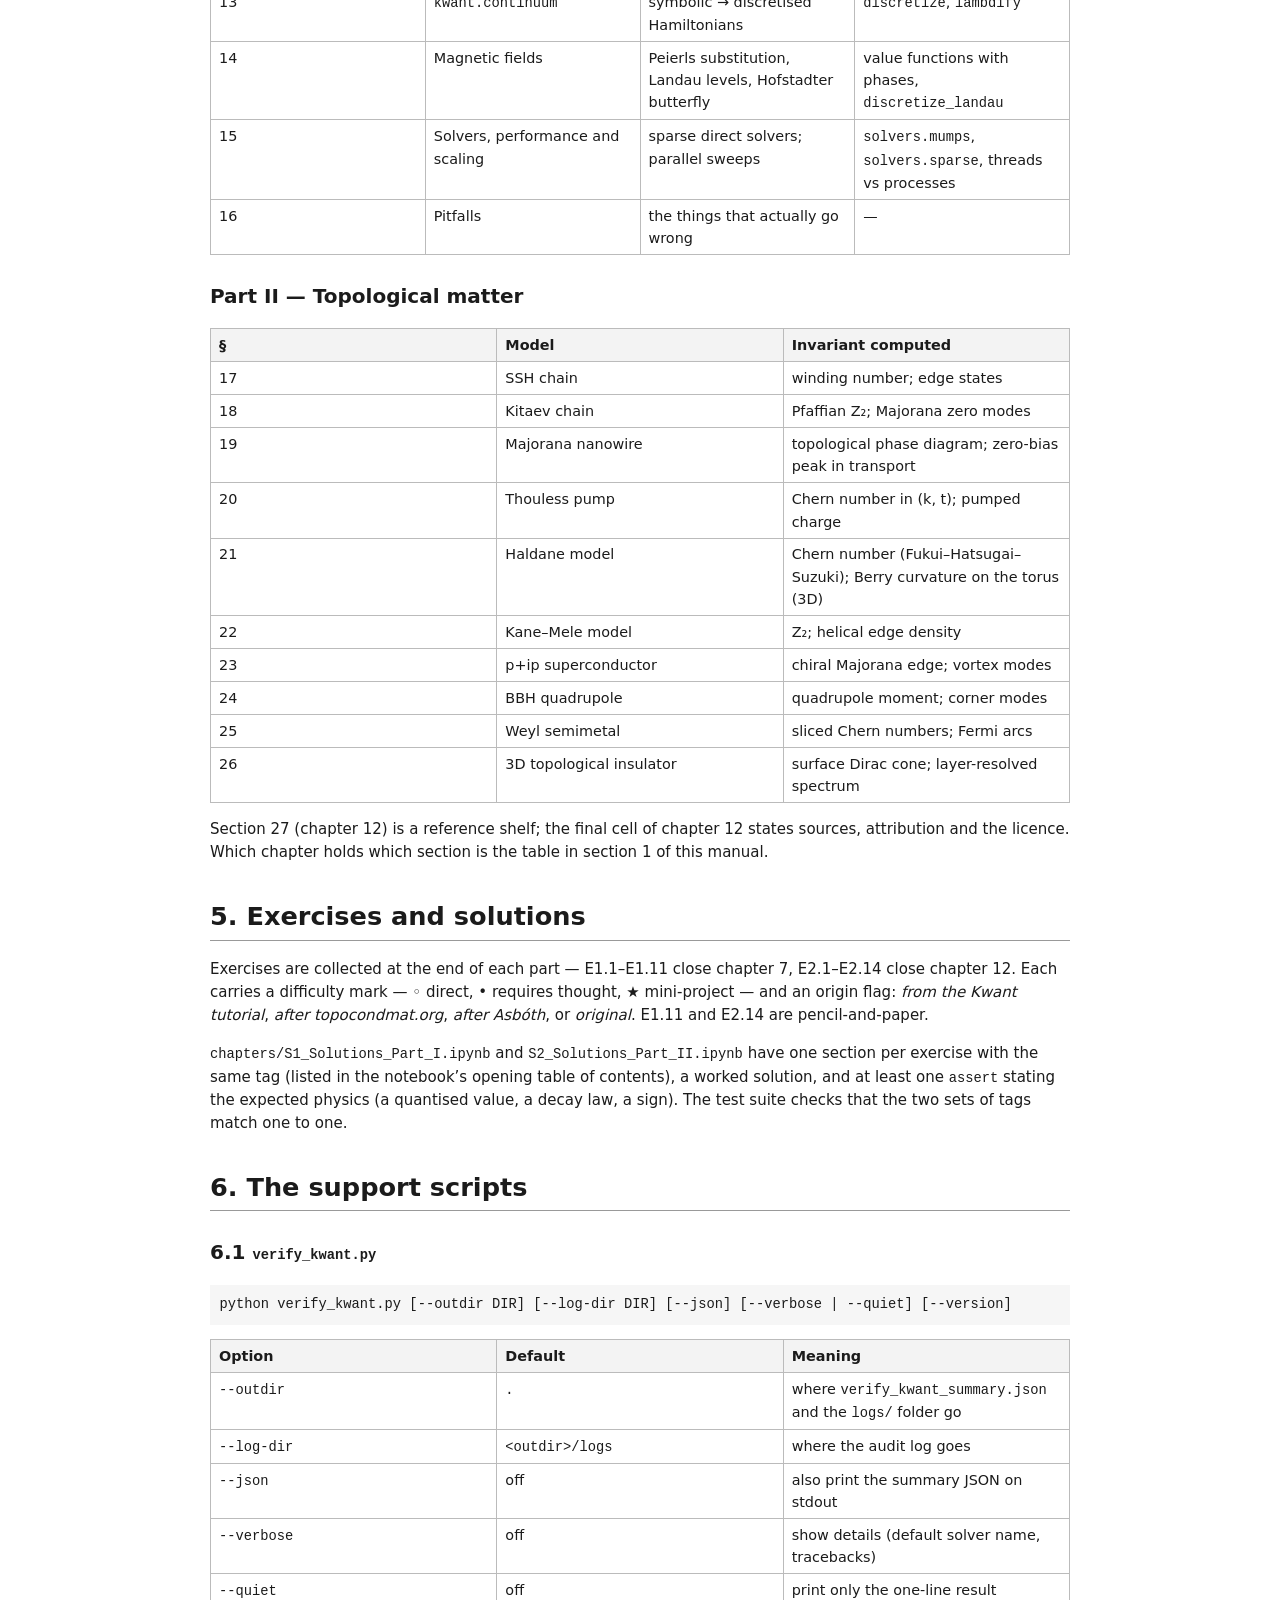
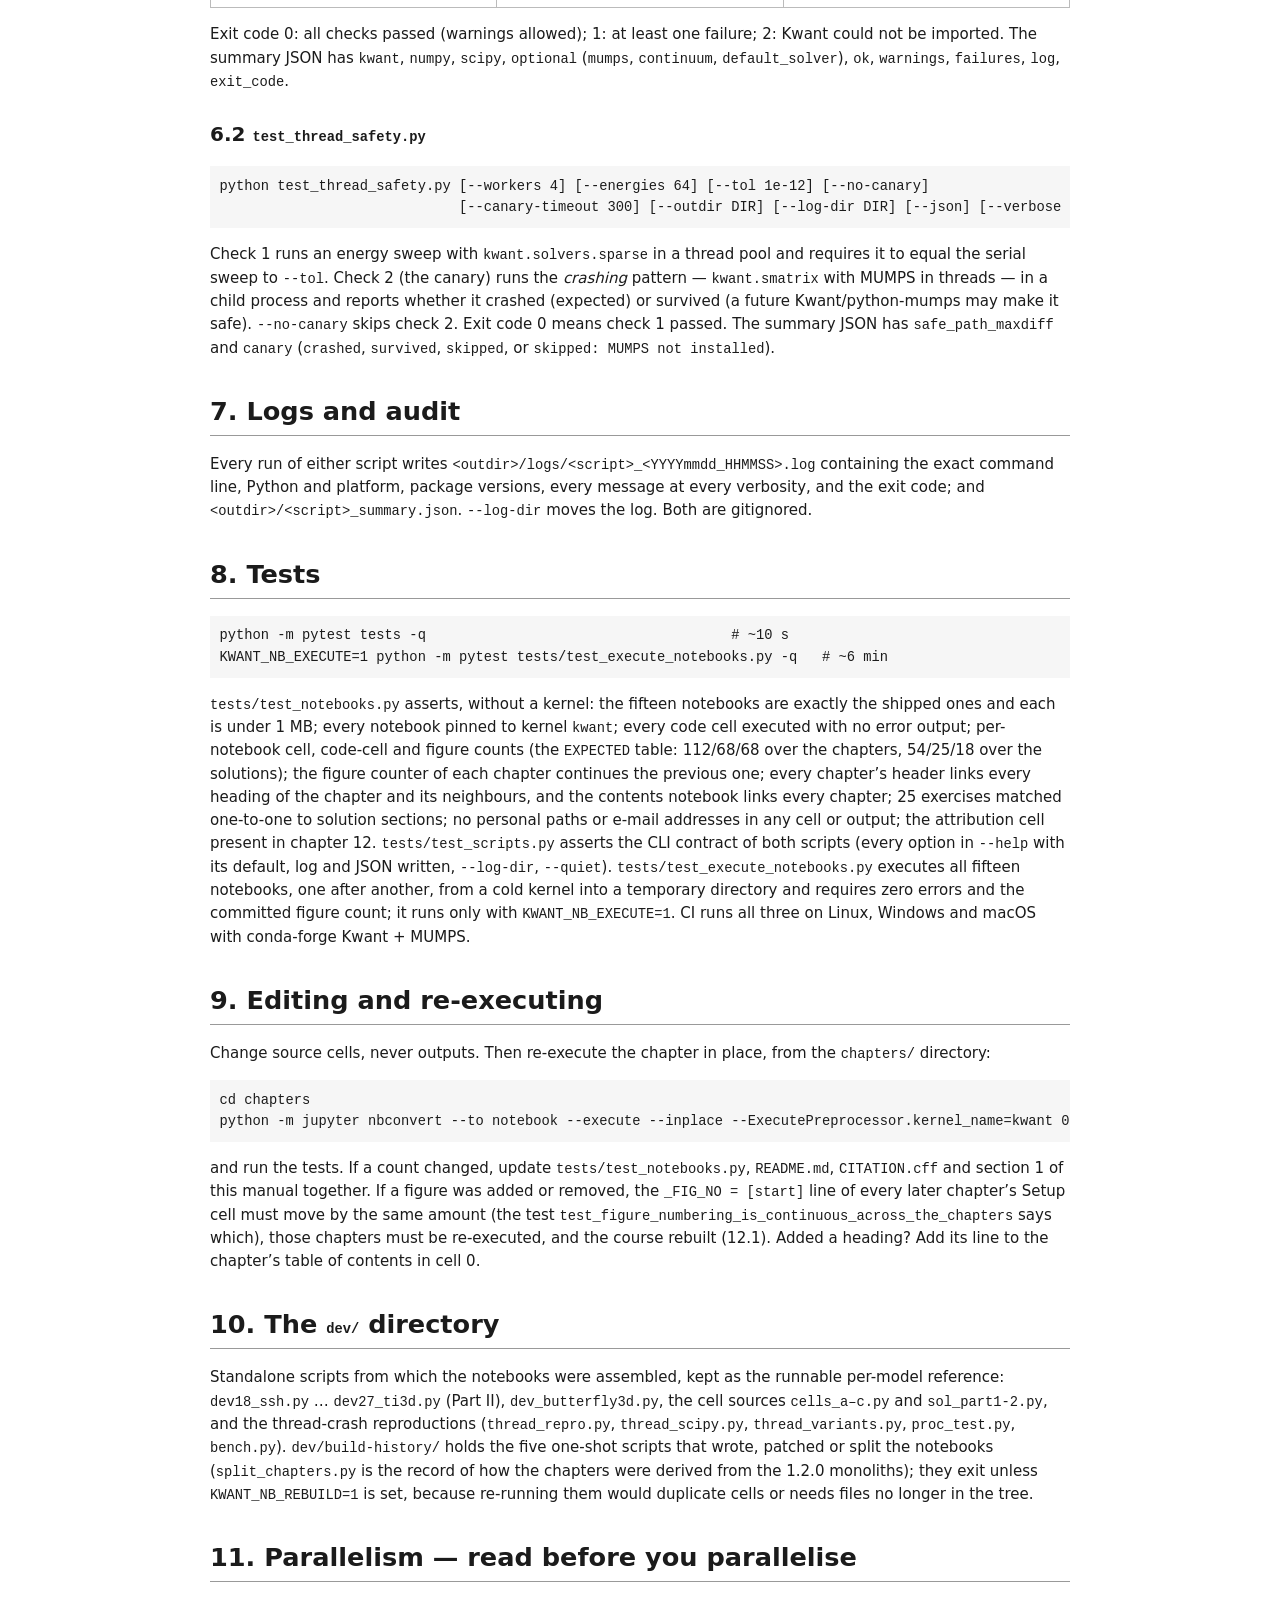
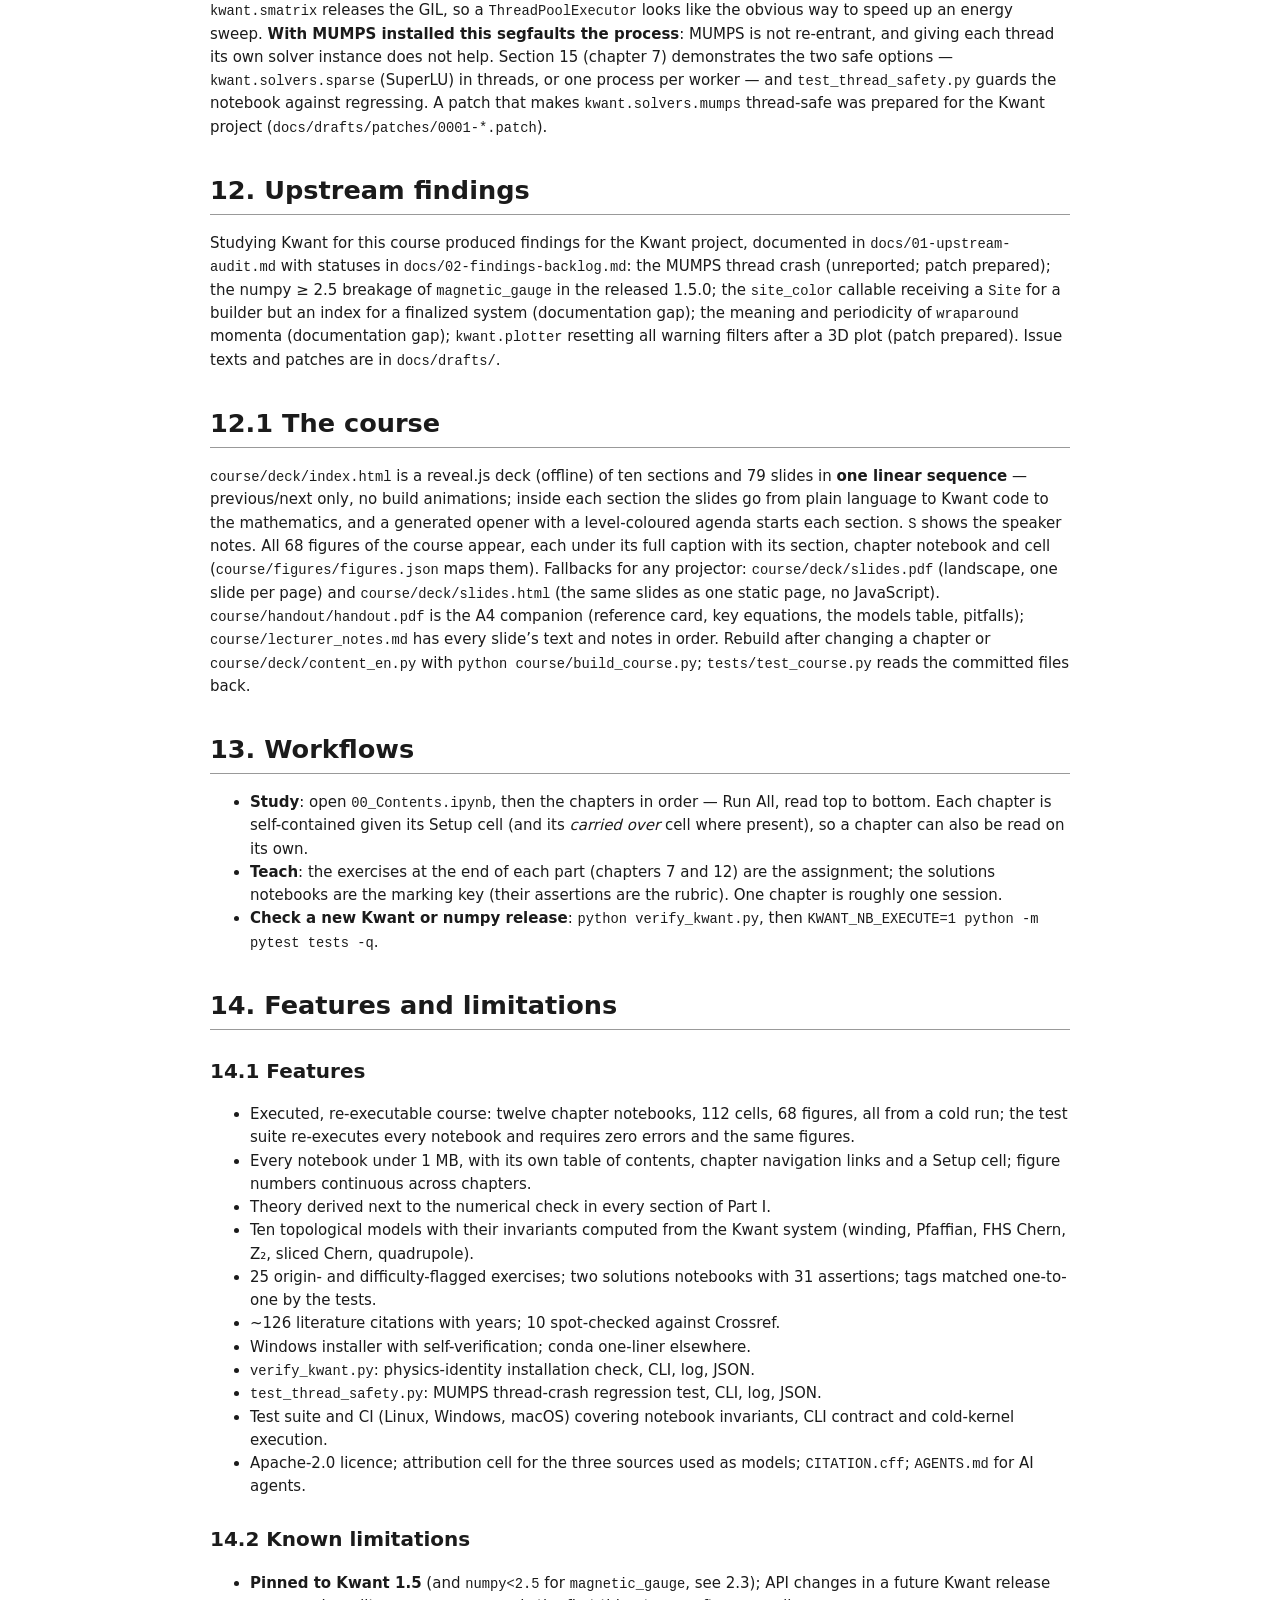
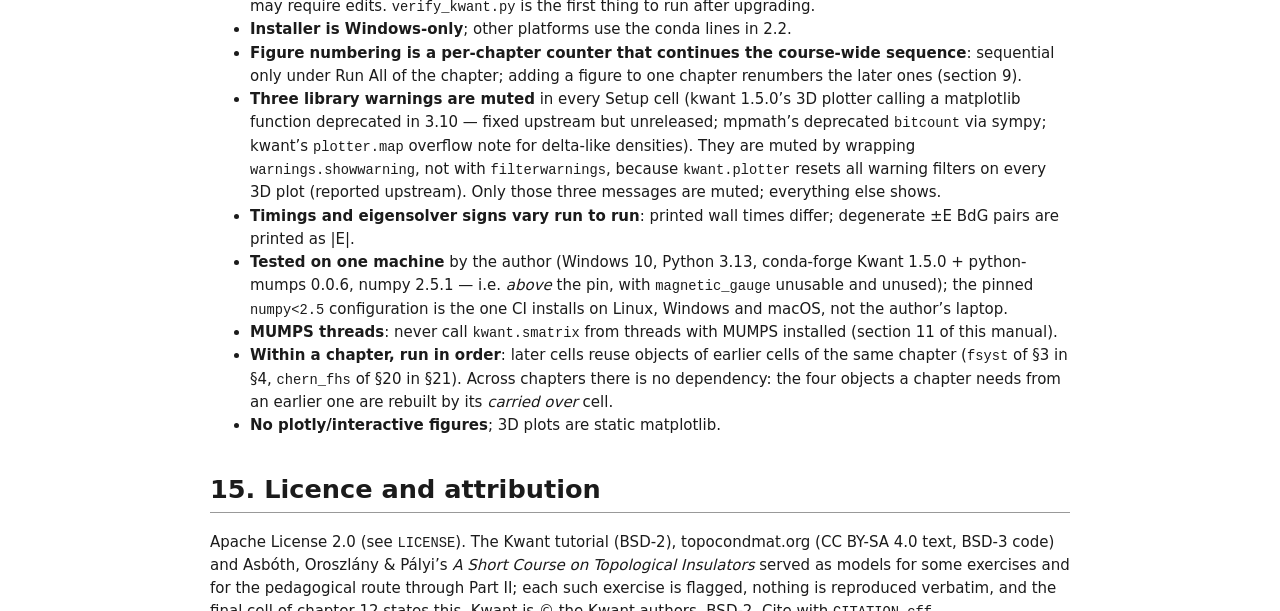
==== commit 8239083f: "Kwant - Theory and Practice 1.3.0: public tree Co-Authored-By: Claude Fable 5 <noreply@anthropic.com" ====
--- a/docs/USER_MANUAL.html
+++ b/docs/USER_MANUAL.html
@@ -86,11 +86,17 @@
 </nav>
 <h1 id="what-it-is">1. What it is</h1>
 <p><em>Kwant — Theory and Practice</em> is a course on quantum transport
-in one executed Jupyter notebook, built against <a href="https://kwant-project.org">Kwant</a> 1.5. Each of its 26 sections
+in twelve executed Jupyter chapter notebooks, built against <a href="https://kwant-project.org">Kwant</a> 1.5. Each of its 26 sections
 states a piece of theory, builds the corresponding tight-binding system
 with Kwant, computes what the theory predicts, and compares the two in
-the same cell. A companion notebook works every one of the 25 exercises
-with assertions.</p>
+the same cell. Two companion notebooks work every one of the 25
+exercises with assertions.</p>
+<p>Until 1.2.0 the course was one 7.4 MB notebook, which editors could
+not open reliably; 1.3.0 split it into chapters, each under 1 MB, each
+opening with its own table of contents and a Setup cell. Figure numbers
+run continuously across the chapters (chapter 6 starts at Figure 29), so
+a figure number means the same thing in every chapter, in the course
+deck and in <code>course/figures/</code>.</p>
 <table>
 <colgroup>
 <col style="width: 50%" />
@@ -104,12 +110,71 @@
 </thead>
 <tbody>
 <tr>
-<td><code>Kwant_Theory_and_Practice.ipynb</code></td>
-<td>86 cells (53 code, 33 markdown), 68 figures, 25 exercises</td>
-</tr>
-<tr>
-<td><code>Kwant_Exercises_Solutions.ipynb</code></td>
-<td>51 cells (24 code, 27 markdown), 18 figures, 31 assertions</td>
+<td><code>chapters/00_Contents.ipynb</code></td>
+<td>chapter map, section table, installation, conventions, environment
+check</td>
+</tr>
+<tr>
+<td><code>chapters/01_Foundations.ipynb</code></td>
+<td>§1–4 — 13 cells, figures 1–6</td>
+</tr>
+<tr>
+<td><code>chapters/02_Shapes_Spin_and_Bands.ipynb</code></td>
+<td>§5–7 — 10 cells, figures 7–13</td>
+</tr>
+<tr>
+<td><code>chapters/03_Graphene_and_Superconductivity.ipynb</code></td>
+<td>§8–9 — 8 cells, figures 14–18</td>
+</tr>
+<tr>
+<td><code>chapters/04_Observables_and_Visualisation.ipynb</code></td>
+<td>§10–11 — 9 cells, figures 19–23 (carries over the §6 Rashba
+wire)</td>
+</tr>
+<tr>
+<td><code>chapters/05_KPM_and_Continuum.ipynb</code></td>
+<td>§12–13 — 10 cells, figures 24–28</td>
+</tr>
+<tr>
+<td><code>chapters/06_Magnetic_Fields.ipynb</code></td>
+<td>§14 — 6 cells, figures 29–33</td>
+</tr>
+<tr>
+<td><code>chapters/07_Solvers_Pitfalls_and_Exercises_I.ipynb</code></td>
+<td>§15–16 + exercises E1.1–E1.11 — 8 cells, figure 34 (carries over the
+§3 wire)</td>
+</tr>
+<tr>
+<td><code>chapters/08_Topology_in_One_Dimension.ipynb</code></td>
+<td>Part II opening, §17–19 — 14 cells, figures 35–46</td>
+</tr>
+<tr>
+<td><code>chapters/09_Chern_Numbers.ipynb</code></td>
+<td>§20–21 — 10 cells, figures 47–52</td>
+</tr>
+<tr>
+<td><code>chapters/10_Z2_and_Chiral_Superconductors.ipynb</code></td>
+<td>§22–23 — 9 cells, figures 53–58 (carries over
+<code>chern_fhs</code>, <code>bloch_hamiltonian</code>)</td>
+</tr>
+<tr>
+<td><code>chapters/11_Higher_Order_and_Weyl.ipynb</code></td>
+<td>§24–25 — 8 cells, figures 59–65 (carries over
+<code>chern_fhs</code>)</td>
+</tr>
+<tr>
+<td><code>chapters/12_3D_TI_Exercises_II_and_Beyond.ipynb</code></td>
+<td>§26 + exercises E2.1–E2.14, §27, sources and licence — 7 cells,
+figures 66–68</td>
+</tr>
+<tr>
+<td><code>chapters/S1_Solutions_Part_I.ipynb</code></td>
+<td>E1.1–E1.11 worked — 24 cells (11 code), 10 figures</td>
+</tr>
+<tr>
+<td><code>chapters/S2_Solutions_Part_II.ipynb</code></td>
+<td>E2.1–E2.14 worked — 30 cells (14 code), 8 figures, 31 assertions in
+total with S1</td>
 </tr>
 <tr>
 <td><code>install_kwant_windows.ps1</code>, <code>.bat</code></td>
@@ -197,7 +262,7 @@
 <code>plotly</code>, <code>ipympl</code>) so one unavailable package
 cannot fail the install; registers a Jupyter kernel named
 <strong><code>kwant</code></strong> (“Python (kwant)”), which is the
-name both notebooks are pinned to; runs <code>conda init</code>; runs a
+name every notebook is pinned to; runs <code>conda init</code>; runs a
 real transport calculation to verify. It needs network access and about
 2 GB of disk; it does not touch any other environment.</p>
 <h2 id="linux-macos-or-an-existing-conda">2.2 Linux, macOS, or an
@@ -235,20 +300,30 @@
 interpreter path to select in your editor.</p>
 <h1 id="running-the-notebooks">3. Running the notebooks</h1>
 <ul>
-<li>Open <code>Kwant_Theory_and_Practice.ipynb</code> in JupyterLab or
-VS Code and choose the kernel <strong>Python (kwant)</strong>. If your
-kernel has another name, select it once; Jupyter remembers the choice
-per notebook.</li>
-<li>Use <strong>Run All</strong> (or <em>Restart kernel and run all
-cells</em>). Figure numbers come from a global counter defined in cell
-2, so they are only sequential under a full run; re-running a single
-cell advances the counter (harmless).</li>
-<li>Timings on a laptop with MUMPS: main notebook about 4½ minutes (280
-s), solutions about 2 minutes (132 s), measured 2026-08-31 on the
-shipped 86- and 51-cell notebooks. Without MUMPS (SciPy’s SuperLU)
-expect 3–5× longer.</li>
-<li>Cell 1 prints the versions in use and which sparse solver is active,
-and mutes three library warnings (see 14.2).</li>
+<li>Start from <code>chapters/00_Contents.ipynb</code> (the chapter map
+with links) or open any chapter directly in JupyterLab or VS Code and
+choose the kernel <strong>Python (kwant)</strong>. If your kernel has
+another name, select it once; Jupyter remembers the choice per
+notebook.</li>
+<li>Every chapter opens with its table of contents (links to every
+heading of the chapter, and to the previous chapter, the contents and
+the next chapter) followed by a <strong>Setup</strong> cell. Run the
+Setup cell first; then <strong>Run All</strong> (or <em>Restart kernel
+and run all cells</em>). Figure numbers come from the chapter’s Setup
+cell, which starts the counter where the previous chapter stopped, so
+they are only sequential under a full run of the chapter; re-running a
+single cell advances the counter (harmless).</li>
+<li>Four chapters carry a <em>carried over</em> cell right after Setup:
+it rebuilds, verbatim, an object an earlier chapter defined (the §3 wire
+in chapter 7, the §6 Rashba wire in chapter 4, <code>chern_fhs</code> in
+chapters 10–11, <code>bloch_hamiltonian</code> in chapter 10). Chapters
+can therefore be run in any order.</li>
+<li>Timings on a laptop with MUMPS: all twelve chapters about 5 minutes
+in total (chapter 7’s scaling cell is the slowest single cell), the two
+solutions notebooks about 2 minutes together. Without MUMPS (SciPy’s
+SuperLU) expect 3–5× longer.</li>
+<li>The Setup cell prints the versions in use and which sparse solver is
+active, and mutes three library warnings (see 14.2).</li>
 <li>The notebooks are self-contained: no data files, no downloads, no
 imports between them.</li>
 </ul>
@@ -441,19 +516,22 @@
 </tr>
 </tbody>
 </table>
-<p>Section 27 is a reference shelf; the final cell states sources,
-attribution and the licence.</p>
+<p>Section 27 (chapter 12) is a reference shelf; the final cell of
+chapter 12 states sources, attribution and the licence. Which chapter
+holds which section is the table in section 1 of this manual.</p>
 <h1 id="exercises-and-solutions">5. Exercises and solutions</h1>
-<p>Exercises are collected at the end of each part (E1.1–E1.11,
-E2.1–E2.14). Each carries a difficulty mark — ◦ direct, • requires
-thought, ★ mini-project — and an origin flag: <em>from the Kwant
-tutorial</em>, <em>after topocondmat.org</em>, <em>after Asbóth</em>, or
-<em>original</em>. E1.11 and E2.14 are pencil-and-paper.</p>
-<p><code>Kwant_Exercises_Solutions.ipynb</code> has one section per
-exercise with the same tag, a worked solution, and at least one
-<code>assert</code> stating the expected physics (a quantised value, a
-decay law, a sign). The test suite checks that the two sets of tags
-match one to one.</p>
+<p>Exercises are collected at the end of each part — E1.1–E1.11 close
+chapter 7, E2.1–E2.14 close chapter 12. Each carries a difficulty mark —
+◦ direct, • requires thought, ★ mini-project — and an origin flag:
+<em>from the Kwant tutorial</em>, <em>after topocondmat.org</em>,
+<em>after Asbóth</em>, or <em>original</em>. E1.11 and E2.14 are
+pencil-and-paper.</p>
+<p><code>chapters/S1_Solutions_Part_I.ipynb</code> and
+<code>S2_Solutions_Part_II.ipynb</code> have one section per exercise
+with the same tag (listed in the notebook’s opening table of contents),
+a worked solution, and at least one <code>assert</code> stating the
+expected physics (a quantised value, a decay law, a sign). The test
+suite checks that the two sets of tags match one to one.</p>
 <h1 id="the-support-scripts">6. The support scripts</h1>
 <h2 id="verify_kwant.py">6.1 <code>verify_kwant.py</code></h2>
 <pre><code>python verify_kwant.py [--outdir DIR] [--log-dir DIR] [--json] [--verbose | --quiet] [--version]</code></pre>
@@ -529,25 +607,39 @@
 <h1 id="tests">8. Tests</h1>
 <pre><code>python -m pytest tests -q                                     # ~10 s
 KWANT_NB_EXECUTE=1 python -m pytest tests/test_execute_notebooks.py -q   # ~6 min</code></pre>
-<p><code>tests/test_notebooks.py</code> asserts, without a kernel: both
-notebooks pinned to kernel <code>kwant</code>; every code cell executed
-with no error output; cell, code-cell and figure counts (86/53/68 and
-51/24/18); 25 exercises matched one-to-one to solution sections; no
+<p><code>tests/test_notebooks.py</code> asserts, without a kernel: the
+fifteen notebooks are exactly the shipped ones and each is under 1 MB;
+every notebook pinned to kernel <code>kwant</code>; every code cell
+executed with no error output; per-notebook cell, code-cell and figure
+counts (the <code>EXPECTED</code> table: 112/68/68 over the chapters,
+54/25/18 over the solutions); the figure counter of each chapter
+continues the previous one; every chapter’s header links every heading
+of the chapter and its neighbours, and the contents notebook links every
+chapter; 25 exercises matched one-to-one to solution sections; no
 personal paths or e-mail addresses in any cell or output; the
-attribution cell present. <code>tests/test_scripts.py</code> asserts the
-CLI contract of both scripts (every option in <code>--help</code> with
-its default, log and JSON written, <code>--log-dir</code>,
-<code>--quiet</code>). <code>tests/test_execute_notebooks.py</code>
-executes both notebooks from a cold kernel into a temporary directory
-and requires zero errors and the committed figure count; it runs only
-with <code>KWANT_NB_EXECUTE=1</code>. CI runs all three on Linux and
-Windows with conda-forge Kwant + MUMPS.</p>
+attribution cell present in chapter 12.
+<code>tests/test_scripts.py</code> asserts the CLI contract of both
+scripts (every option in <code>--help</code> with its default, log and
+JSON written, <code>--log-dir</code>, <code>--quiet</code>).
+<code>tests/test_execute_notebooks.py</code> executes all fifteen
+notebooks, one after another, from a cold kernel into a temporary
+directory and requires zero errors and the committed figure count; it
+runs only with <code>KWANT_NB_EXECUTE=1</code>. CI runs all three on
+Linux, Windows and macOS with conda-forge Kwant + MUMPS.</p>
 <h1 id="editing-and-re-executing">9. Editing and re-executing</h1>
-<p>Change source cells, never outputs. Then re-execute in place:</p>
-<pre><code>python -m jupyter nbconvert --to notebook --execute --inplace --ExecutePreprocessor.kernel_name=kwant Kwant_Theory_and_Practice.ipynb</code></pre>
+<p>Change source cells, never outputs. Then re-execute the chapter in
+place, from the <code>chapters/</code> directory:</p>
+<pre><code>cd chapters
+python -m jupyter nbconvert --to notebook --execute --inplace --ExecutePreprocessor.kernel_name=kwant 06_Magnetic_Fields.ipynb</code></pre>
 <p>and run the tests. If a count changed, update
 <code>tests/test_notebooks.py</code>, <code>README.md</code>,
-<code>CITATION.cff</code> and section 1 of this manual together.</p>
+<code>CITATION.cff</code> and section 1 of this manual together. If a
+figure was added or removed, the <code>_FIG_NO = [start]</code> line of
+every later chapter’s Setup cell must move by the same amount (the test
+<code>test_figure_numbering_is_continuous_across_the_chapters</code>
+says which), those chapters must be re-executed, and the course rebuilt
+(12.1). Added a heading? Add its line to the chapter’s table of contents
+in cell 0.</p>
 <h1 id="the-dev-directory">10. The <code>dev/</code> directory</h1>
 <p>Standalone scripts from which the notebooks were assembled, kept as
 the runnable per-model reference: <code>dev18_ssh.py</code> …
@@ -556,19 +648,21 @@
 <code>sol_part1-2.py</code>, and the thread-crash reproductions
 (<code>thread_repro.py</code>, <code>thread_scipy.py</code>,
 <code>thread_variants.py</code>, <code>proc_test.py</code>,
-<code>bench.py</code>). <code>dev/build-history/</code> holds the four
-one-shot scripts that wrote or patched the notebooks; they exit unless
+<code>bench.py</code>). <code>dev/build-history/</code> holds the five
+one-shot scripts that wrote, patched or split the notebooks
+(<code>split_chapters.py</code> is the record of how the chapters were
+derived from the 1.2.0 monoliths); they exit unless
 <code>KWANT_NB_REBUILD=1</code> is set, because re-running them would
-duplicate cells.</p>
+duplicate cells or needs files no longer in the tree.</p>
 <h1 id="parallelism-read-before-you-parallelise">11. Parallelism — read
 before you parallelise</h1>
 <p><code>kwant.smatrix</code> releases the GIL, so a
 <code>ThreadPoolExecutor</code> looks like the obvious way to speed up
 an energy sweep. <strong>With MUMPS installed this segfaults the
 process</strong>: MUMPS is not re-entrant, and giving each thread its
-own solver instance does not help. Section 15 of the notebook
-demonstrates the two safe options — <code>kwant.solvers.sparse</code>
-(SuperLU) in threads, or one process per worker — and
+own solver instance does not help. Section 15 (chapter 7) demonstrates
+the two safe options — <code>kwant.solvers.sparse</code> (SuperLU) in
+threads, or one process per worker — and
 <code>test_thread_safety.py</code> guards the notebook against
 regressing. A patch that makes <code>kwant.solvers.mumps</code>
 thread-safe was prepared for the Kwant project
@@ -591,27 +685,28 @@
 previous/next only, no build animations; inside each section the slides
 go from plain language to Kwant code to the mathematics, and a generated
 opener with a level-coloured agenda starts each section. <code>S</code>
-shows the speaker notes. All 68 figures of the main notebook appear,
-each under its full caption with its section and cell
+shows the speaker notes. All 68 figures of the course appear, each under
+its full caption with its section, chapter notebook and cell
 (<code>course/figures/figures.json</code> maps them). Fallbacks for any
 projector: <code>course/deck/slides.pdf</code> (landscape, one slide per
 page) and <code>course/deck/slides.html</code> (the same slides as one
 static page, no JavaScript). <code>course/handout/handout.pdf</code> is
 the A4 companion (reference card, key equations, the models table,
 pitfalls); <code>course/lecturer_notes.md</code> has every slide’s text
-and notes in order. Rebuild after changing the notebook or
+and notes in order. Rebuild after changing a chapter or
 <code>course/deck/content_en.py</code> with
 <code>python course/build_course.py</code>;
 <code>tests/test_course.py</code> reads the committed files back.</p>
 <h1 id="workflows">13. Workflows</h1>
 <ul>
-<li><strong>Study</strong>: Run All, then read top to bottom; each
-section is self-contained except that Part II reuses two helpers:
-<code>chern_fhs</code> (defined in section 20) and
-<code>bloch_hamiltonian</code> (section 21).</li>
-<li><strong>Teach</strong>: the exercises at the end of each part are
-the assignment; the solutions notebook is the marking key (its
-assertions are the rubric).</li>
+<li><strong>Study</strong>: open <code>00_Contents.ipynb</code>, then
+the chapters in order — Run All, read top to bottom. Each chapter is
+self-contained given its Setup cell (and its <em>carried over</em> cell
+where present), so a chapter can also be read on its own.</li>
+<li><strong>Teach</strong>: the exercises at the end of each part
+(chapters 7 and 12) are the assignment; the solutions notebooks are the
+marking key (their assertions are the rubric). One chapter is roughly
+one session.</li>
 <li><strong>Check a new Kwant or numpy release</strong>:
 <code>python verify_kwant.py</code>, then
 <code>KWANT_NB_EXECUTE=1 python -m pytest tests -q</code>.</li>
@@ -619,16 +714,19 @@
 <h1 id="features-and-limitations">14. Features and limitations</h1>
 <h2 id="features">14.1 Features</h2>
 <ul>
-<li>Executed, re-executable course: 86 cells, 68 figures, all from a
-cold run; the test suite re-executes and requires zero errors and the
-same figures.</li>
+<li>Executed, re-executable course: twelve chapter notebooks, 112 cells,
+68 figures, all from a cold run; the test suite re-executes every
+notebook and requires zero errors and the same figures.</li>
+<li>Every notebook under 1 MB, with its own table of contents, chapter
+navigation links and a Setup cell; figure numbers continuous across
+chapters.</li>
 <li>Theory derived next to the numerical check in every section of Part
 I.</li>
 <li>Ten topological models with their invariants computed from the Kwant
 system (winding, Pfaffian, FHS Chern, Z₂, sliced Chern,
 quadrupole).</li>
-<li>25 origin- and difficulty-flagged exercises; solutions notebook with
-31 assertions; tags matched one-to-one by the tests.</li>
+<li>25 origin- and difficulty-flagged exercises; two solutions notebooks
+with 31 assertions; tags matched one-to-one by the tests.</li>
 <li>~126 literature citations with years; 10 spot-checked against
 Crossref.</li>
 <li>Windows installer with self-verification; conda one-liner
@@ -637,8 +735,8 @@
 CLI, log, JSON.</li>
 <li><code>test_thread_safety.py</code>: MUMPS thread-crash regression
 test, CLI, log, JSON.</li>
-<li>Test suite and CI (Linux, Windows) covering notebook invariants, CLI
-contract and cold-kernel execution.</li>
+<li>Test suite and CI (Linux, Windows, macOS) covering notebook
+invariants, CLI contract and cold-kernel execution.</li>
 <li>Apache-2.0 licence; attribution cell for the three sources used as
 models; <code>CITATION.cff</code>; <code>AGENTS.md</code> for AI
 agents.</li>
@@ -651,13 +749,15 @@
 thing to run after upgrading.</li>
 <li><strong>Installer is Windows-only</strong>; other platforms use the
 conda lines in 2.2.</li>
-<li><strong>Figure numbering is a global counter</strong>: sequential
-only under Run All.</li>
-<li><strong>Three library warnings are muted</strong> in cell 1 (kwant
-1.5.0’s 3D plotter calling a matplotlib function deprecated in 3.10 —
-fixed upstream but unreleased; mpmath’s deprecated <code>bitcount</code>
-via sympy; kwant’s <code>plotter.map</code> overflow note for delta-like
-densities). They are muted by wrapping
+<li><strong>Figure numbering is a per-chapter counter that continues the
+course-wide sequence</strong>: sequential only under Run All of the
+chapter; adding a figure to one chapter renumbers the later ones
+(section 9).</li>
+<li><strong>Three library warnings are muted</strong> in every Setup
+cell (kwant 1.5.0’s 3D plotter calling a matplotlib function deprecated
+in 3.10 — fixed upstream but unreleased; mpmath’s deprecated
+<code>bitcount</code> via sympy; kwant’s <code>plotter.map</code>
+overflow note for delta-like densities). They are muted by wrapping
 <code>warnings.showwarning</code>, not with <code>filterwarnings</code>,
 because <code>kwant.plotter</code> resets all warning filters on every
 3D plot (reported upstream). Only those three messages are muted;
@@ -674,10 +774,11 @@
 <li><strong>MUMPS threads</strong>: never call
 <code>kwant.smatrix</code> from threads with MUMPS installed (section 11
 of this manual).</li>
-<li><strong>Part II cross-cell dependency</strong>: sections 21–26 reuse
-<code>chern_fhs</code> from section 20 and sections 22–26 reuse
-<code>bloch_hamiltonian</code> from section 21; run Part II in
-order.</li>
+<li><strong>Within a chapter, run in order</strong>: later cells reuse
+objects of earlier cells of the same chapter (<code>fsyst</code> of §3
+in §4, <code>chern_fhs</code> of §20 in §21). Across chapters there is
+no dependency: the four objects a chapter needs from an earlier one are
+rebuilt by its <em>carried over</em> cell.</li>
 <li><strong>No plotly/interactive figures</strong>; 3D plots are static
 matplotlib.</li>
 </ul>
@@ -687,7 +788,7 @@
 Oroszlány &amp; Pályi’s <em>A Short Course on Topological
 Insulators</em> served as models for some exercises and for the
 pedagogical route through Part II; each such exercise is flagged,
-nothing is reproduced verbatim, and the notebook’s final cell states
+nothing is reproduced verbatim, and the final cell of chapter 12 states
 this. Kwant is © the Kwant authors, BSD-2. Cite with
 <code>CITATION.cff</code>.</p>
 </body>
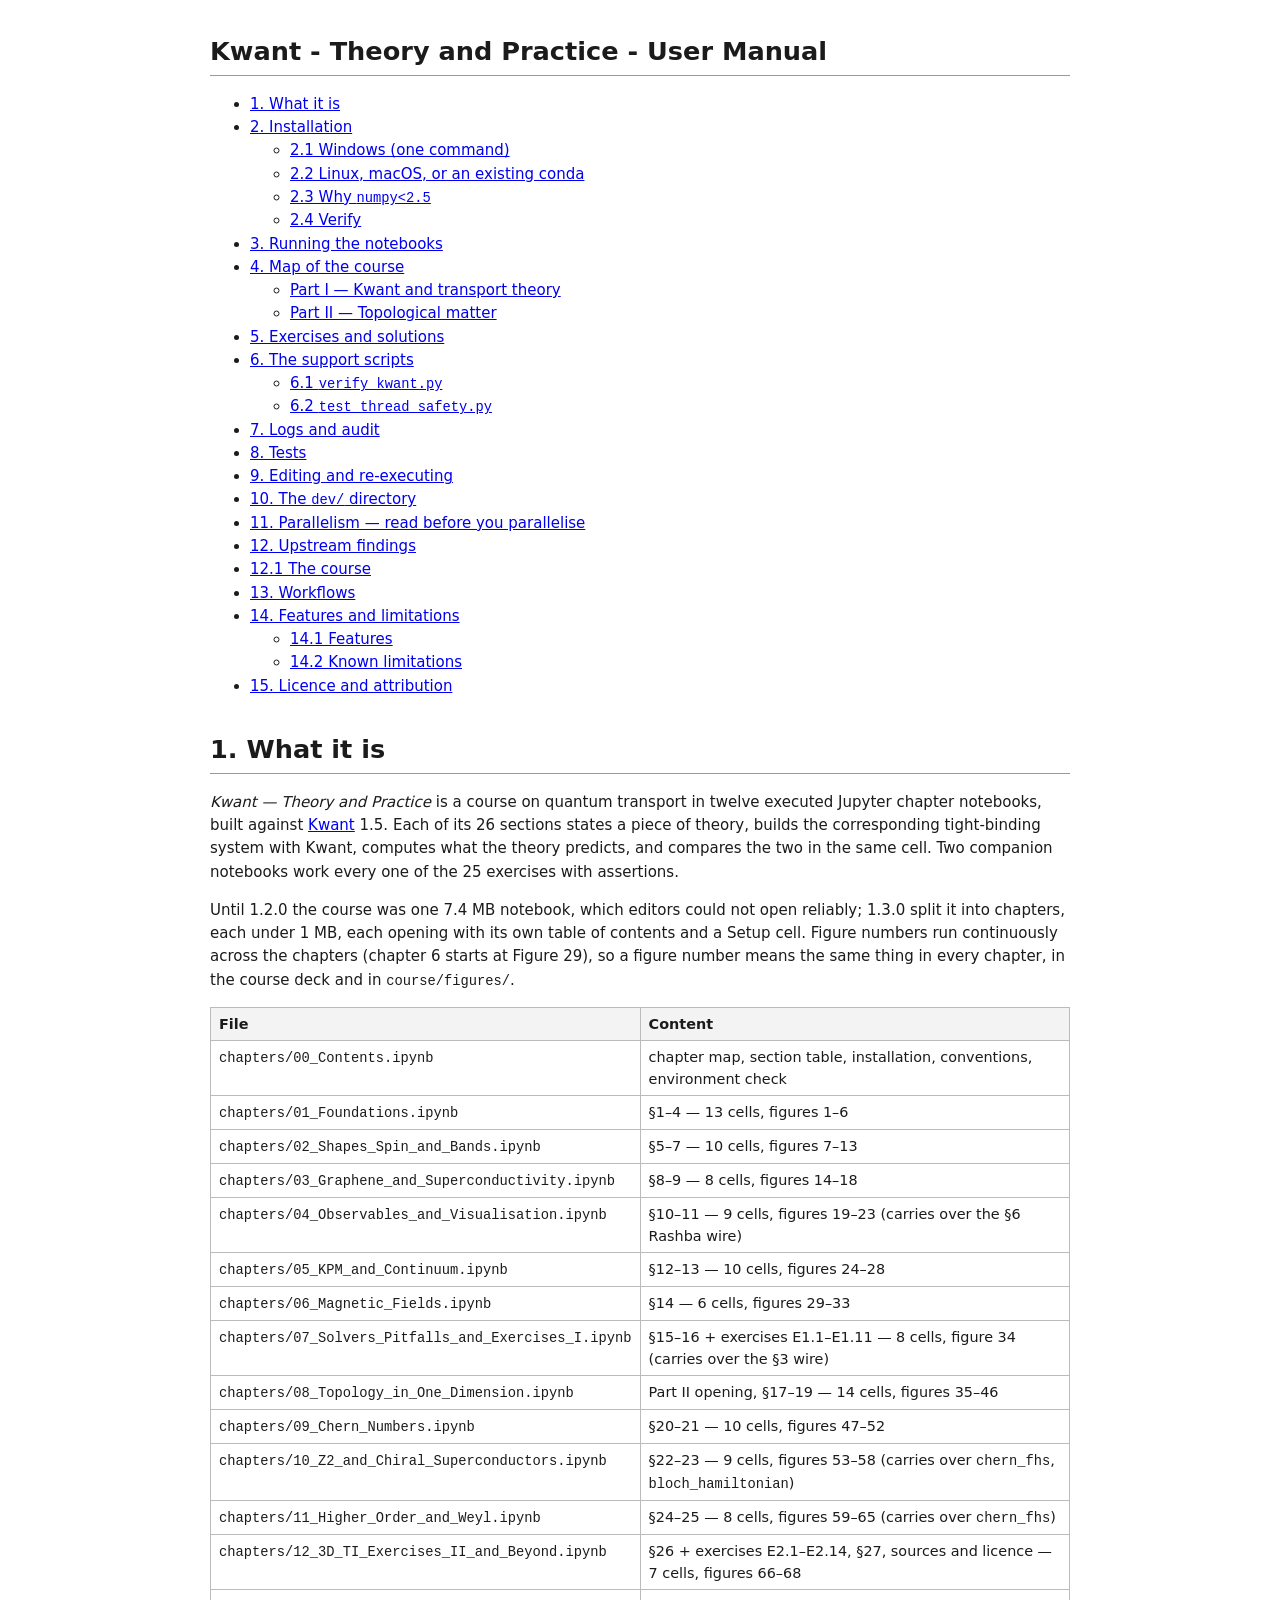
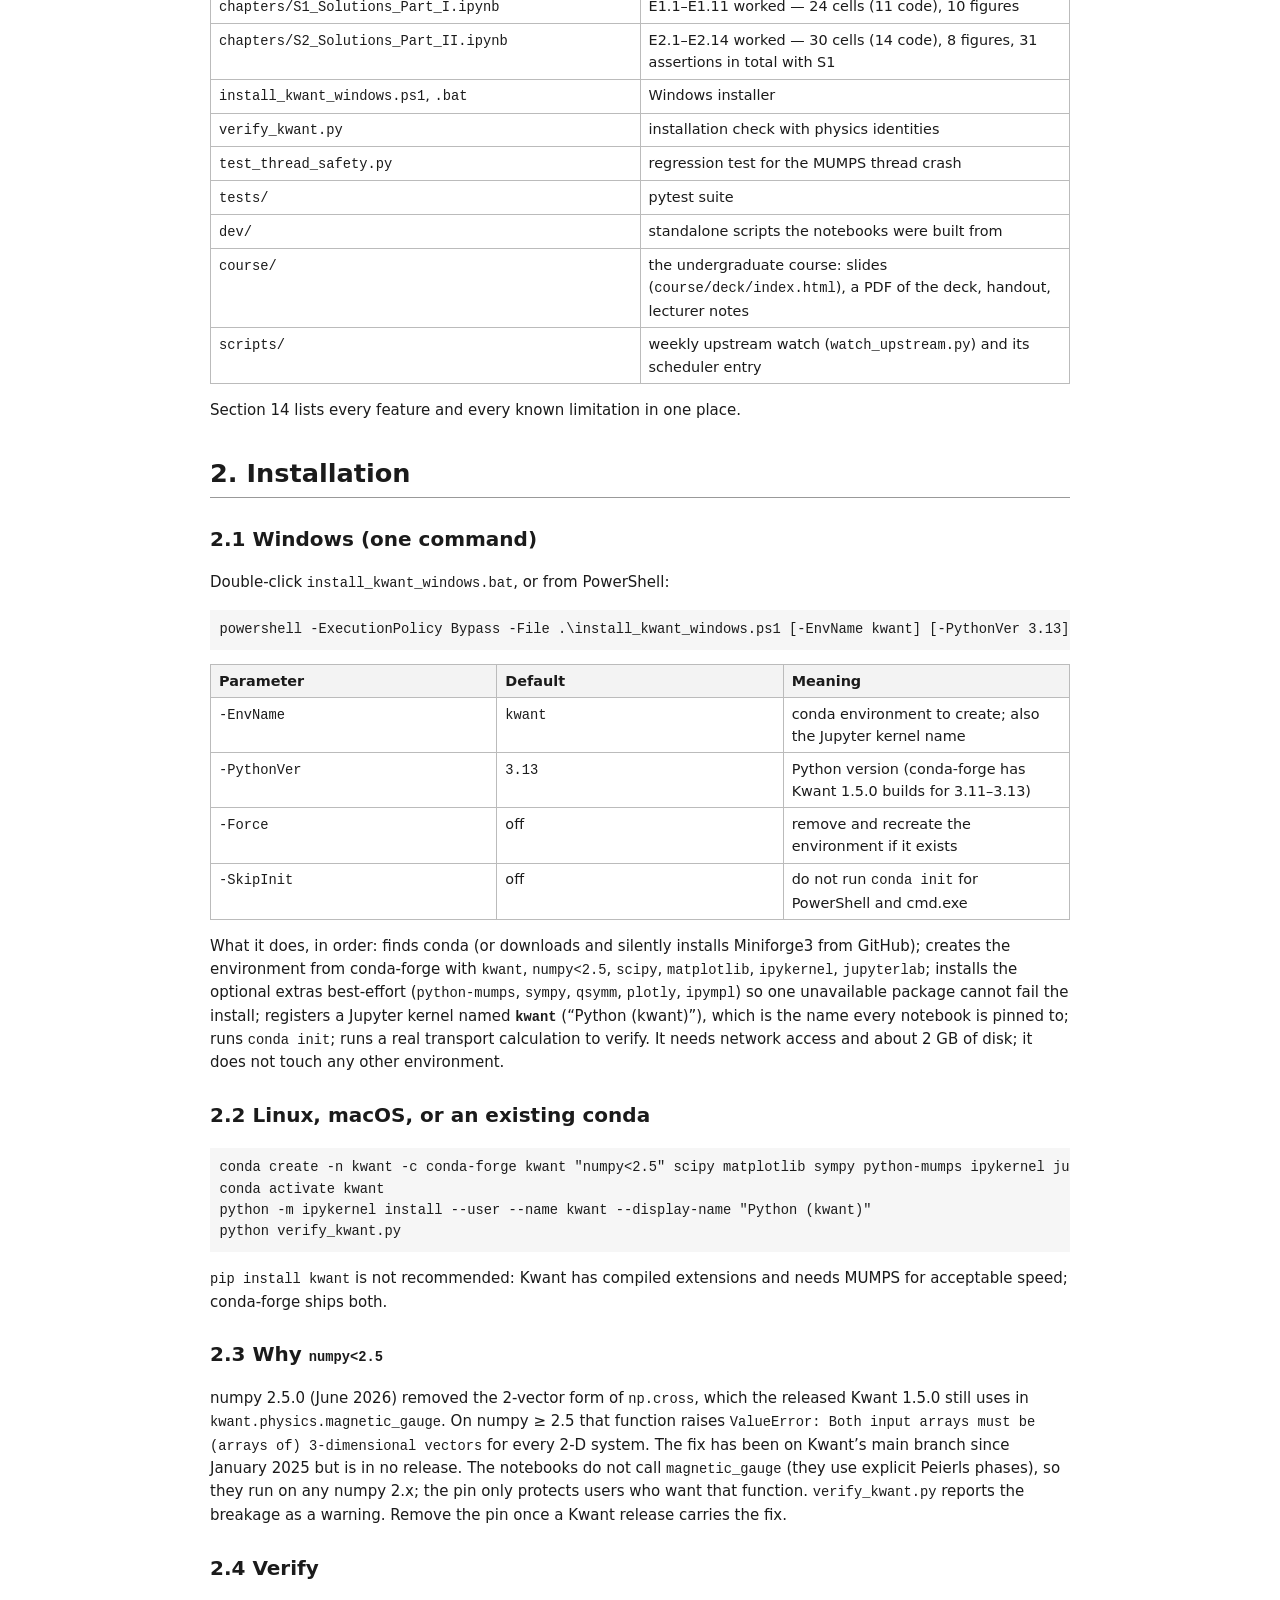
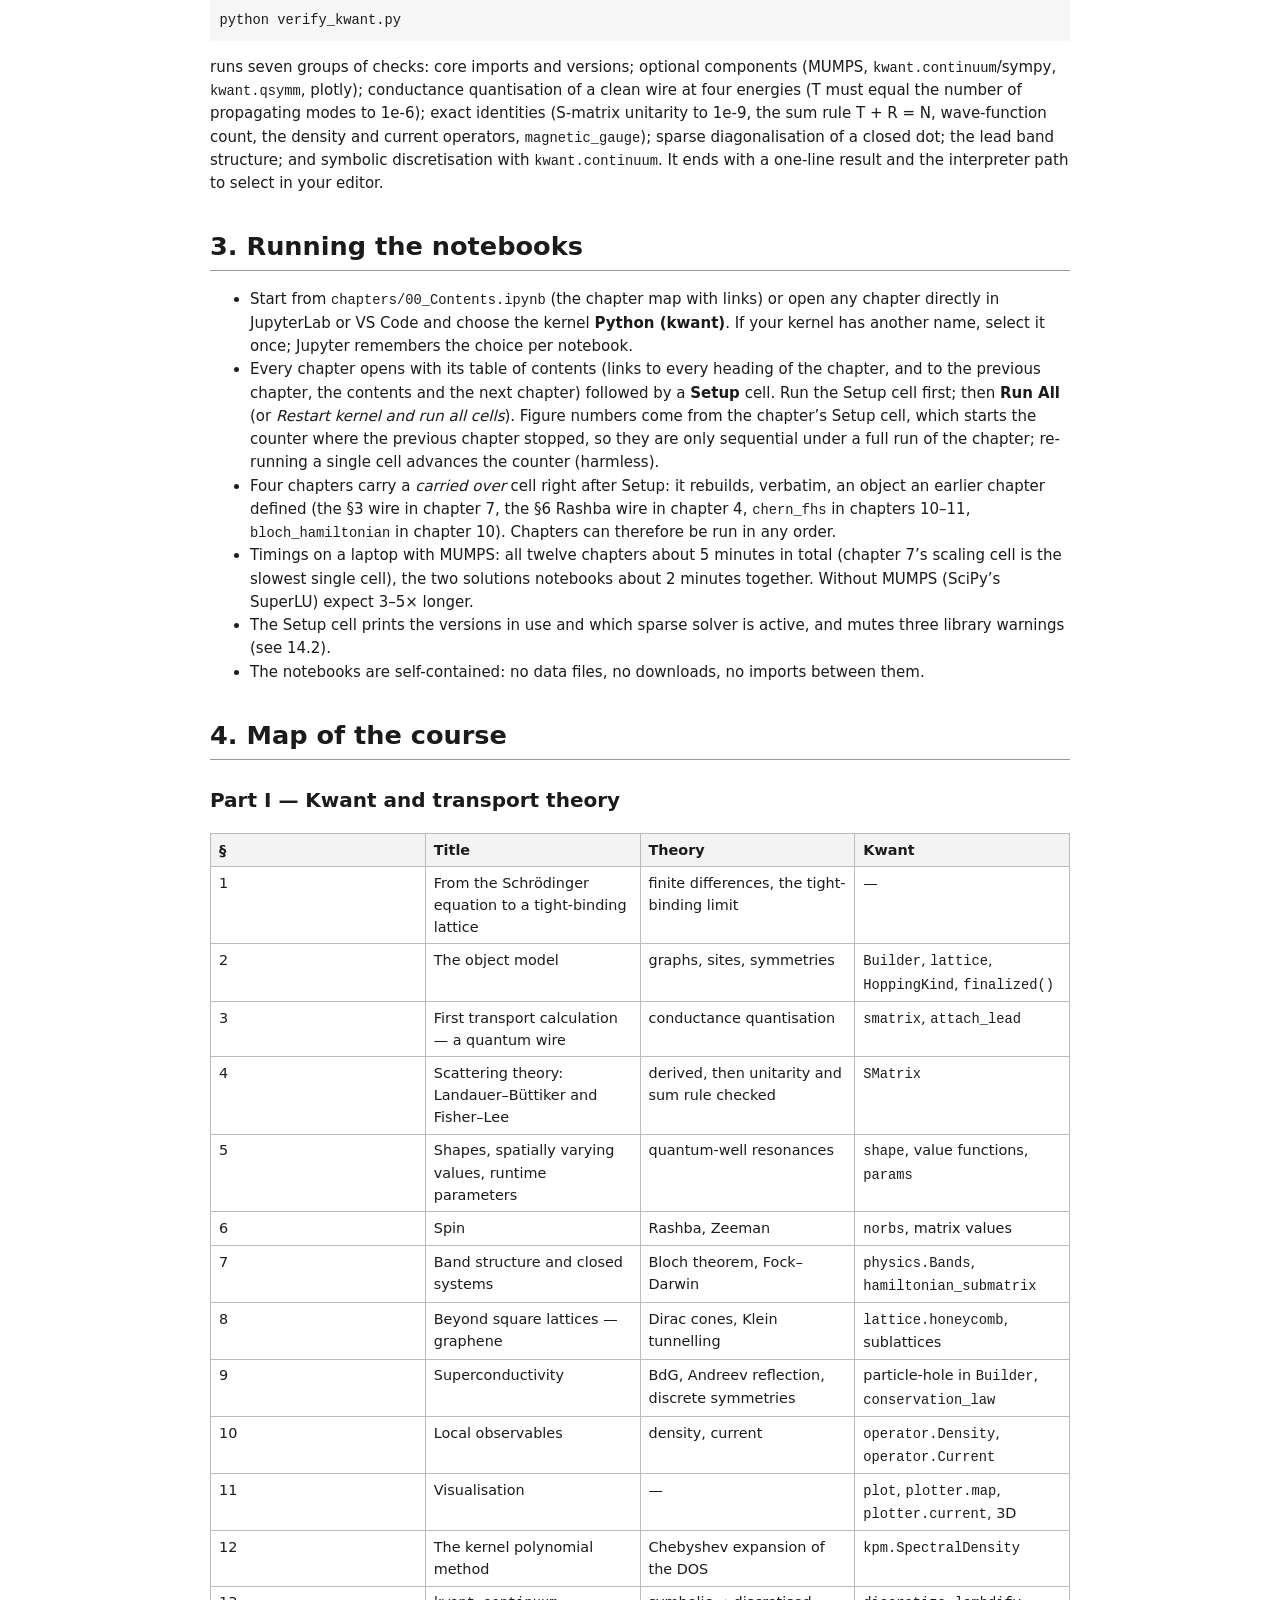
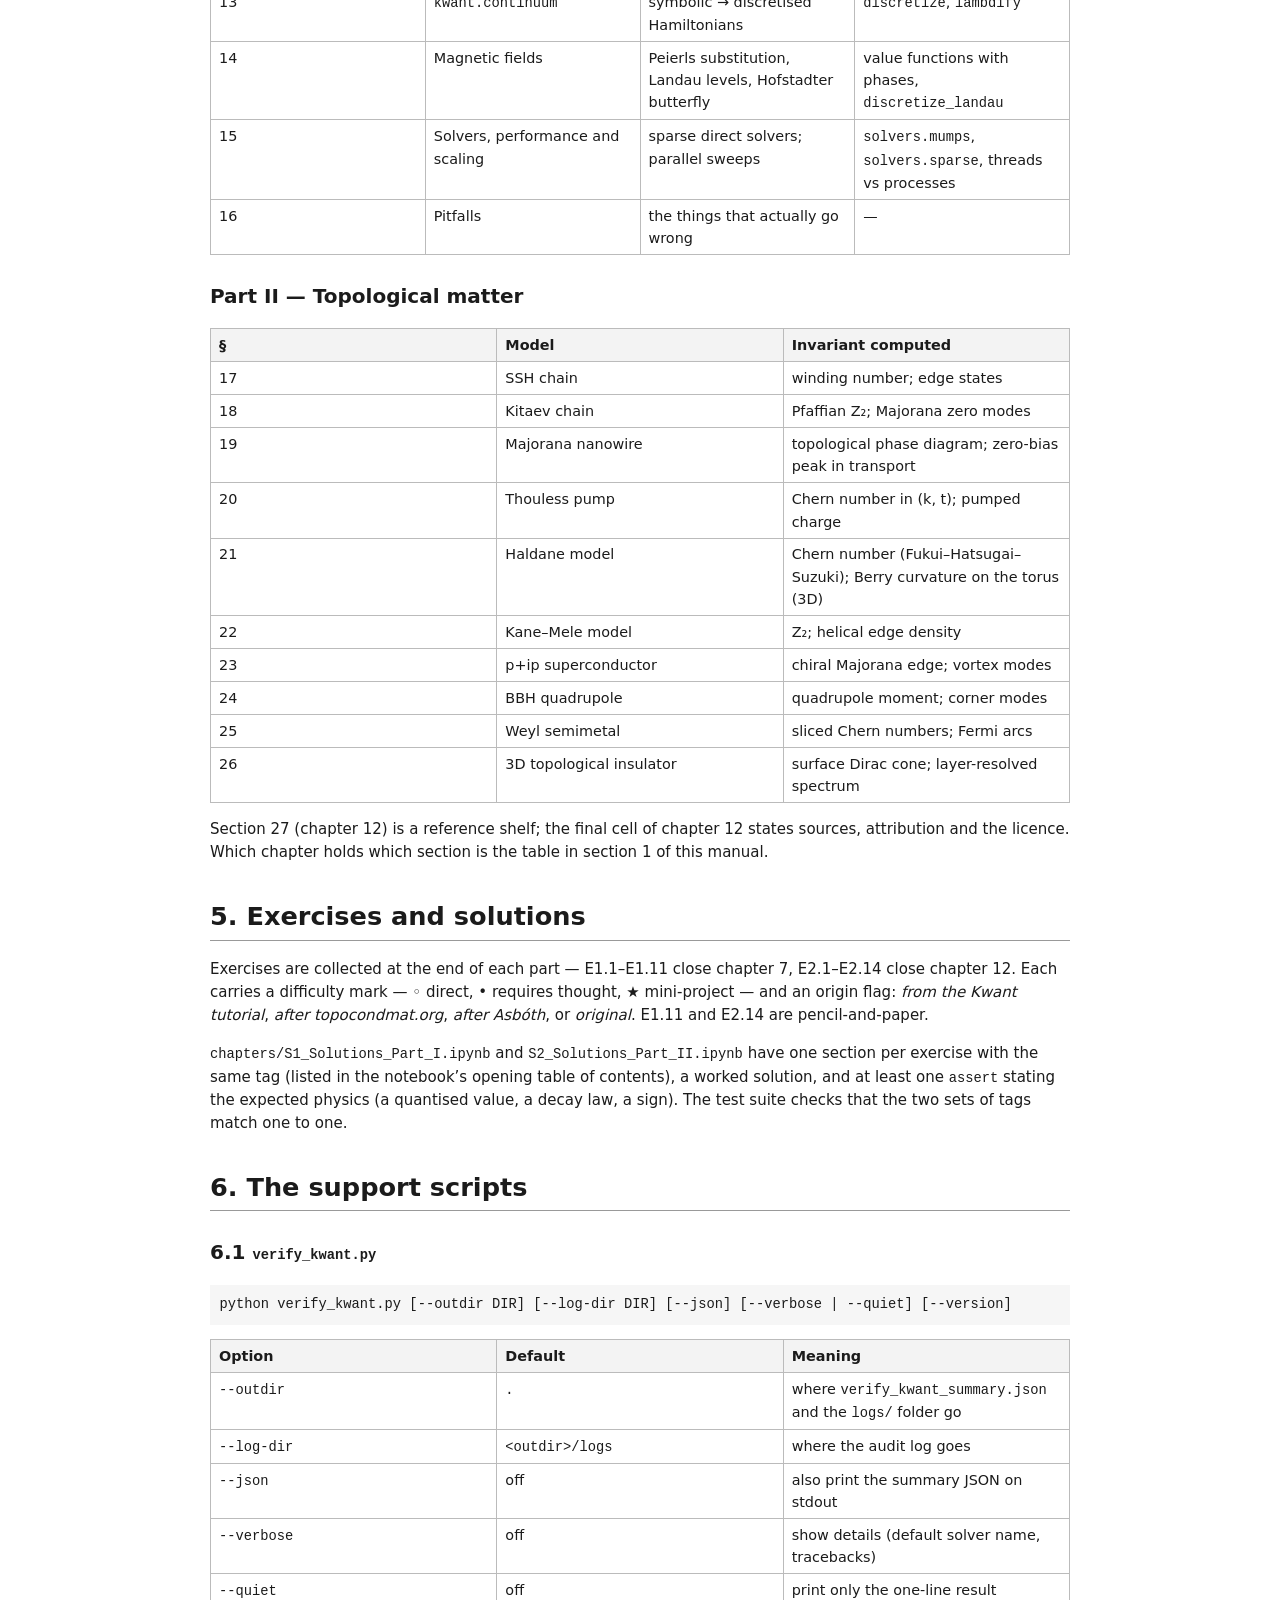
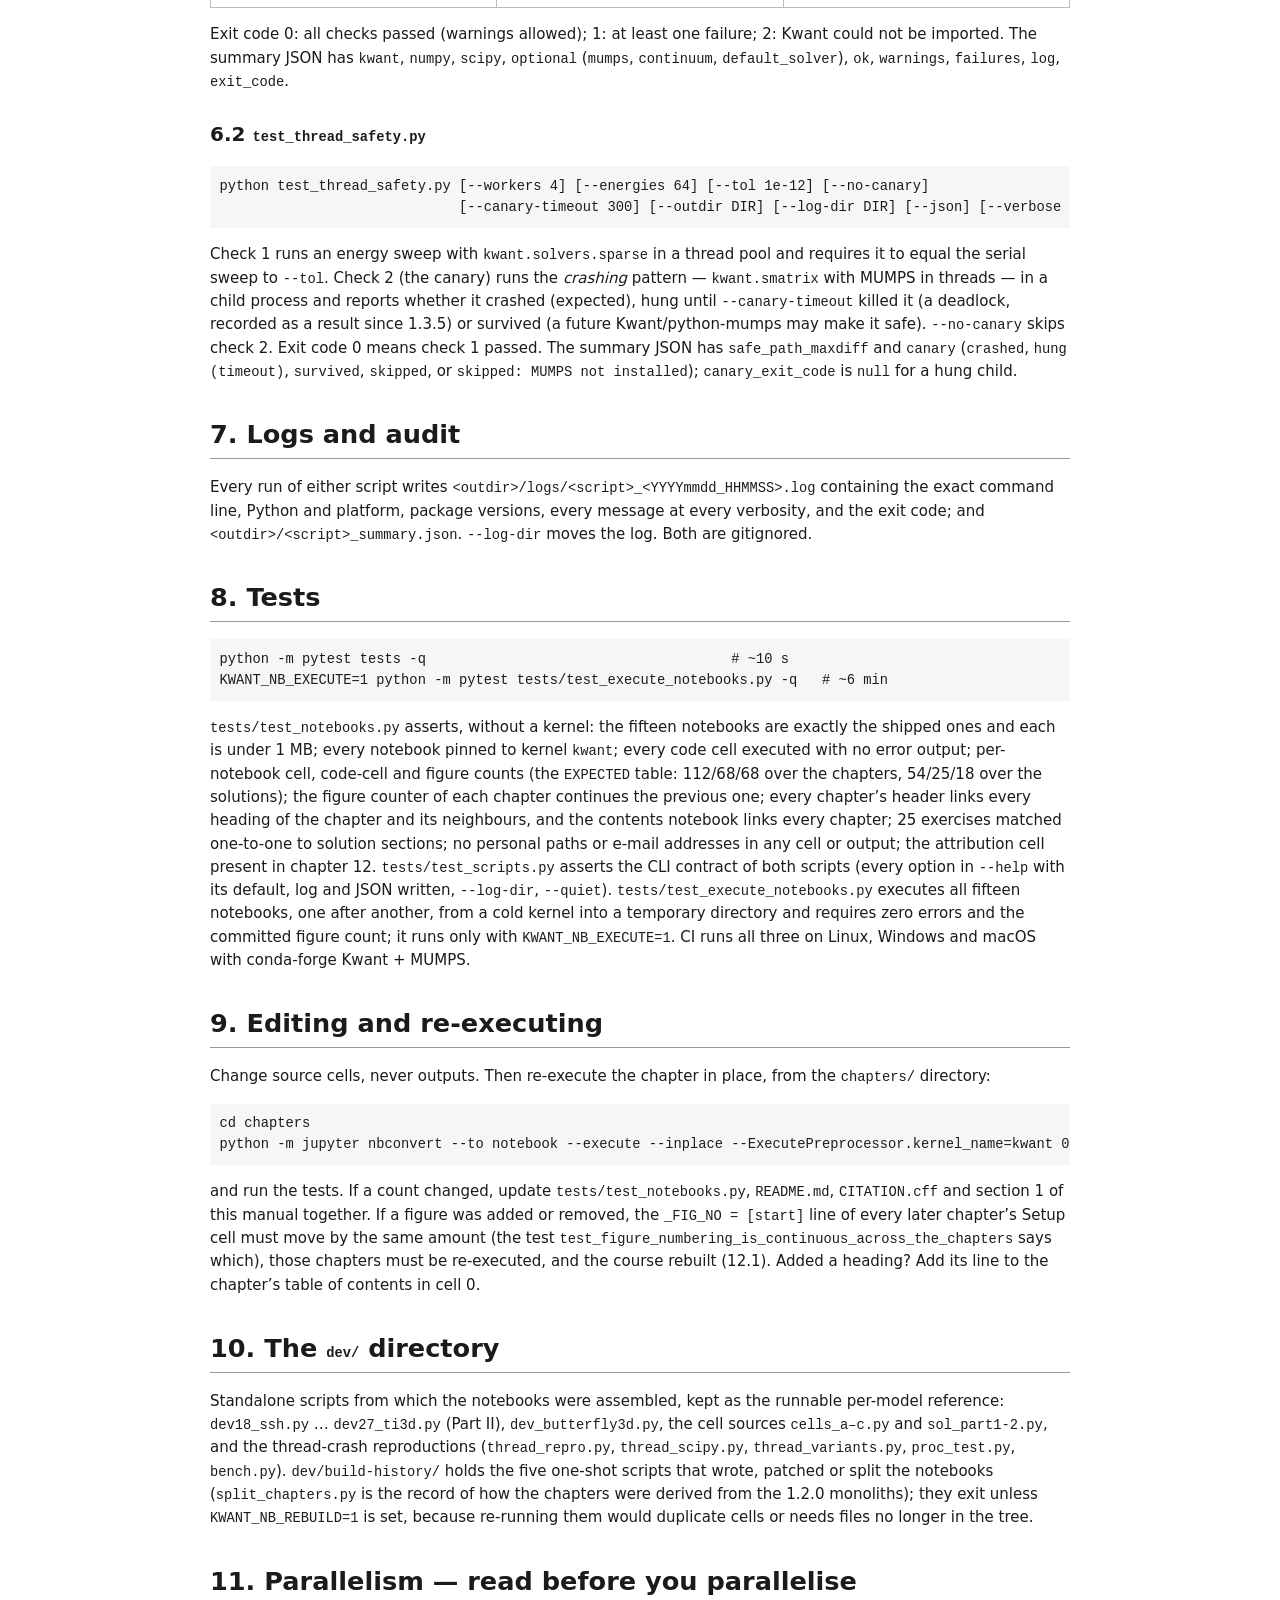
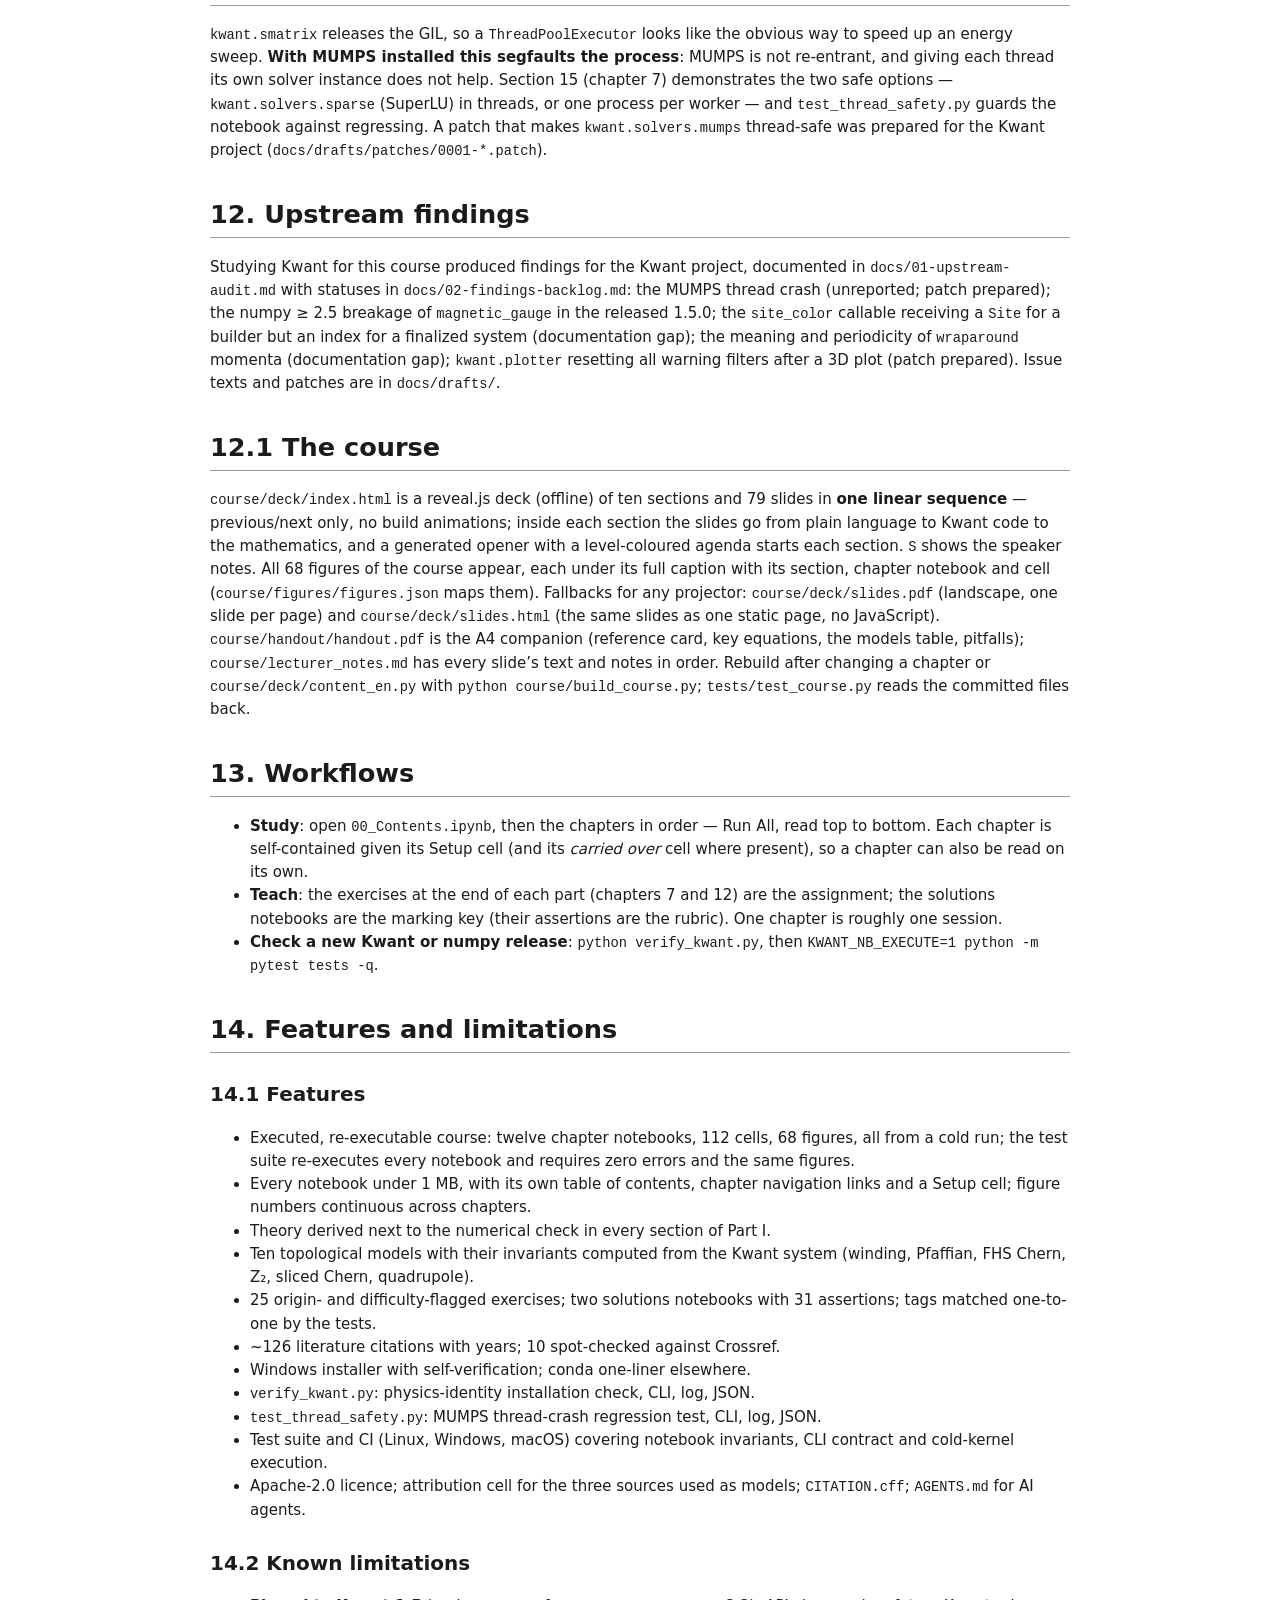
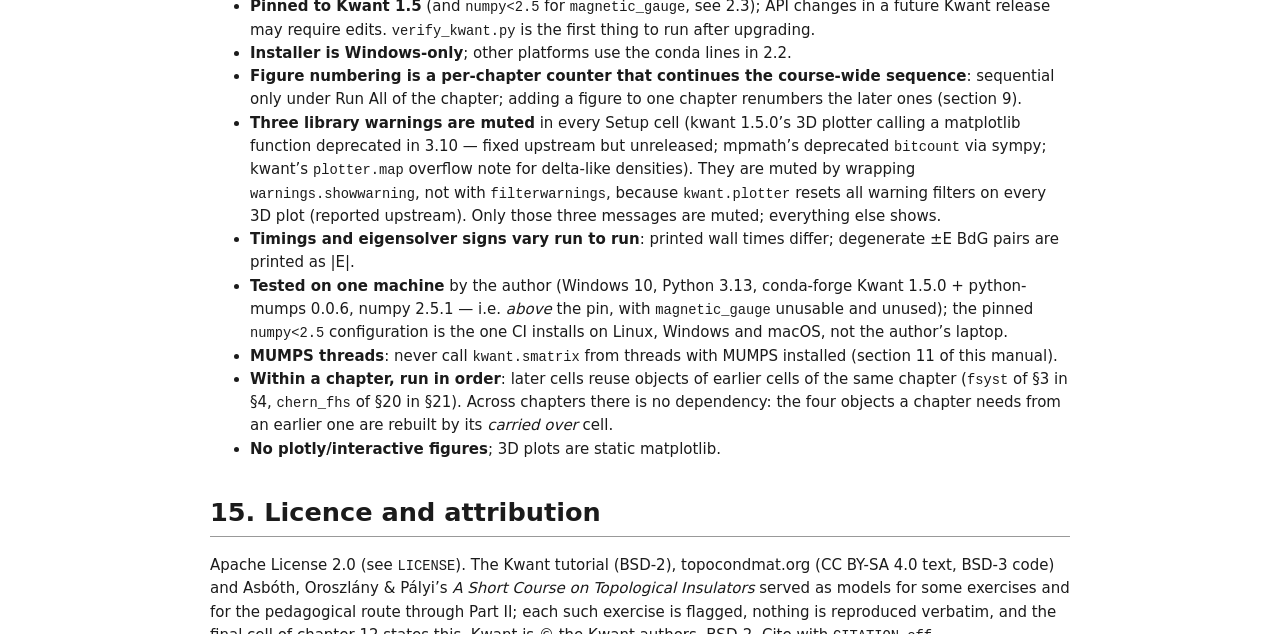
==== commit 3e066cdc: "Kwant - Theory and Practice 1.3.5: public tree Co-Authored-By: Claude Fable 5.1 <noreply@anthropic.c" ====
--- a/docs/USER_MANUAL.html
+++ b/docs/USER_MANUAL.html
@@ -591,12 +591,15 @@
 in a thread pool and requires it to equal the serial sweep to
 <code>--tol</code>. Check 2 (the canary) runs the <em>crashing</em>
 pattern — <code>kwant.smatrix</code> with MUMPS in threads — in a child
-process and reports whether it crashed (expected) or survived (a future
-Kwant/python-mumps may make it safe). <code>--no-canary</code> skips
-check 2. Exit code 0 means check 1 passed. The summary JSON has
-<code>safe_path_maxdiff</code> and <code>canary</code>
-(<code>crashed</code>, <code>survived</code>, <code>skipped</code>, or
-<code>skipped: MUMPS not installed</code>).</p>
+process and reports whether it crashed (expected), hung until
+<code>--canary-timeout</code> killed it (a deadlock, recorded as a
+result since 1.3.5) or survived (a future Kwant/python-mumps may make it
+safe). <code>--no-canary</code> skips check 2. Exit code 0 means check 1
+passed. The summary JSON has <code>safe_path_maxdiff</code> and
+<code>canary</code> (<code>crashed</code>, <code>hung (timeout)</code>,
+<code>survived</code>, <code>skipped</code>, or
+<code>skipped: MUMPS not installed</code>);
+<code>canary_exit_code</code> is <code>null</code> for a hung child.</p>
 <h1 id="logs-and-audit">7. Logs and audit</h1>
 <p>Every run of either script writes
 <code>&lt;outdir&gt;/logs/&lt;script&gt;_&lt;YYYYmmdd_HHMMSS&gt;.log</code>
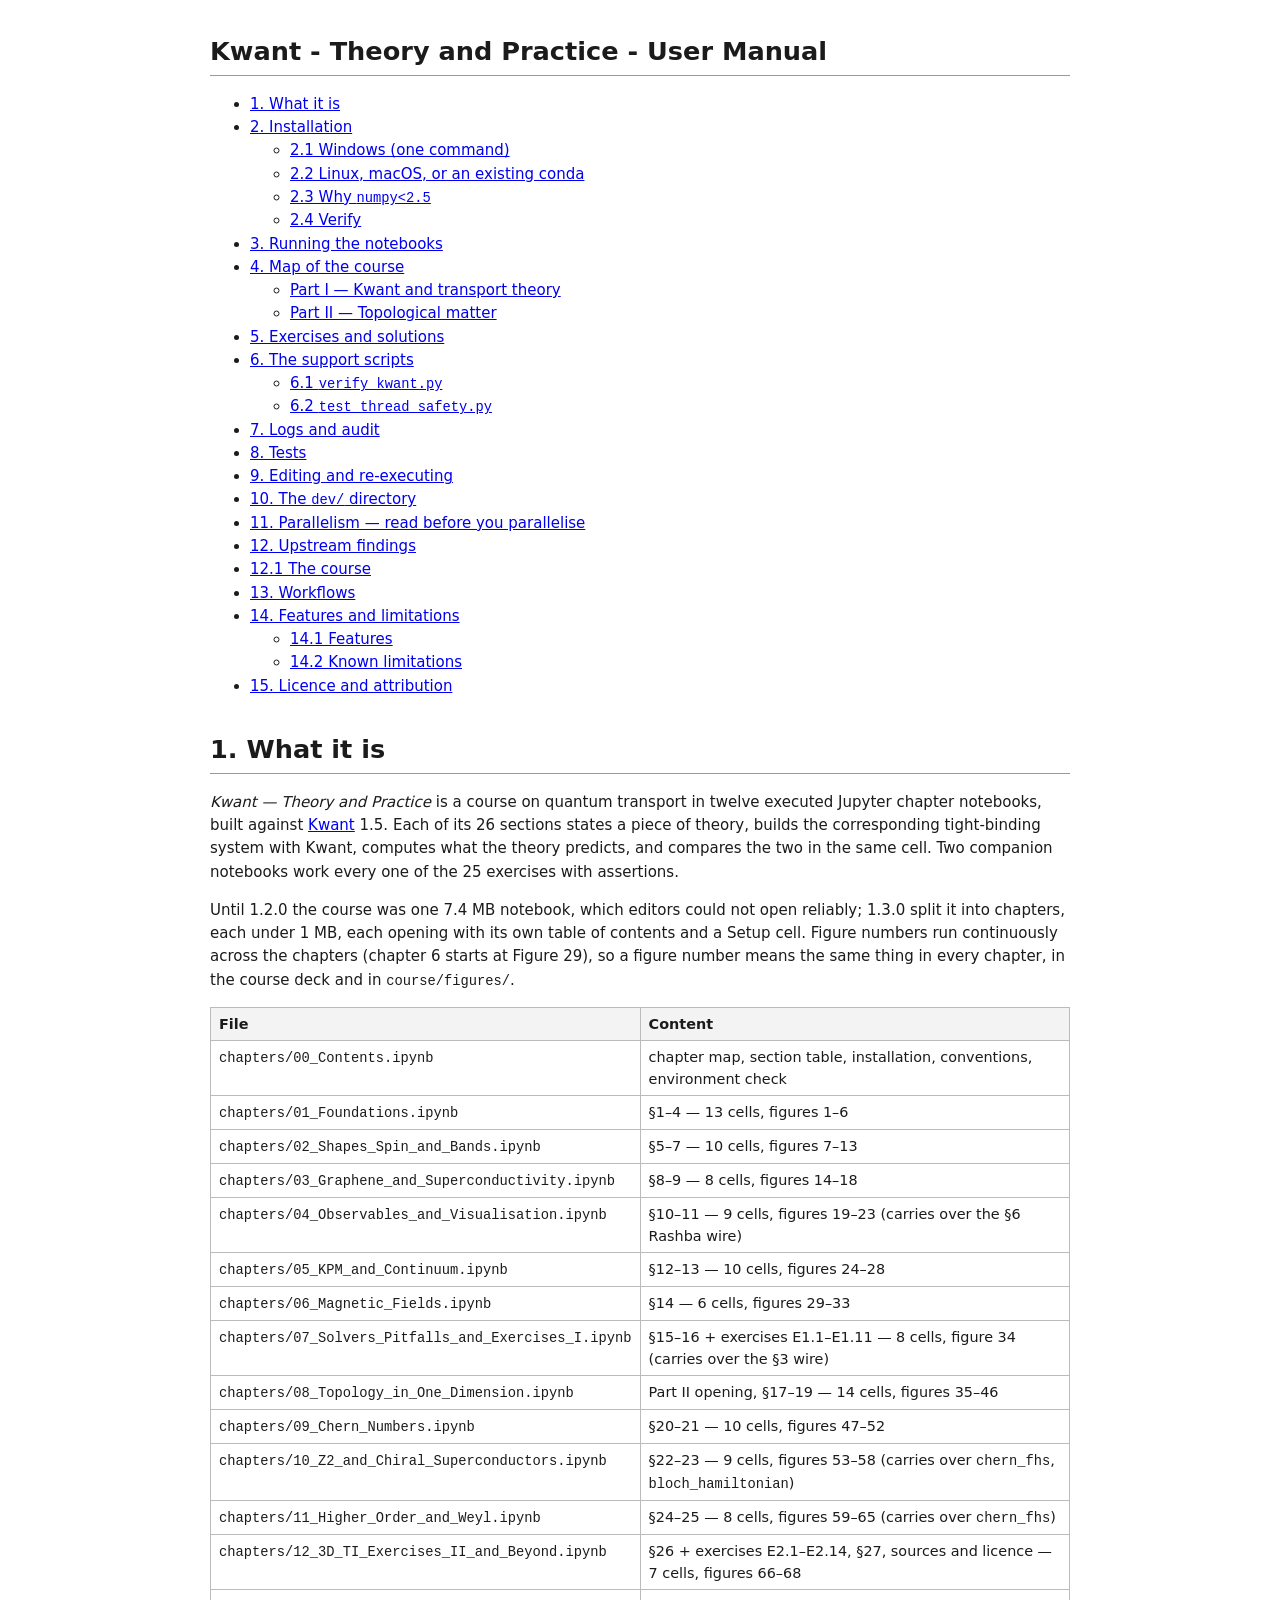
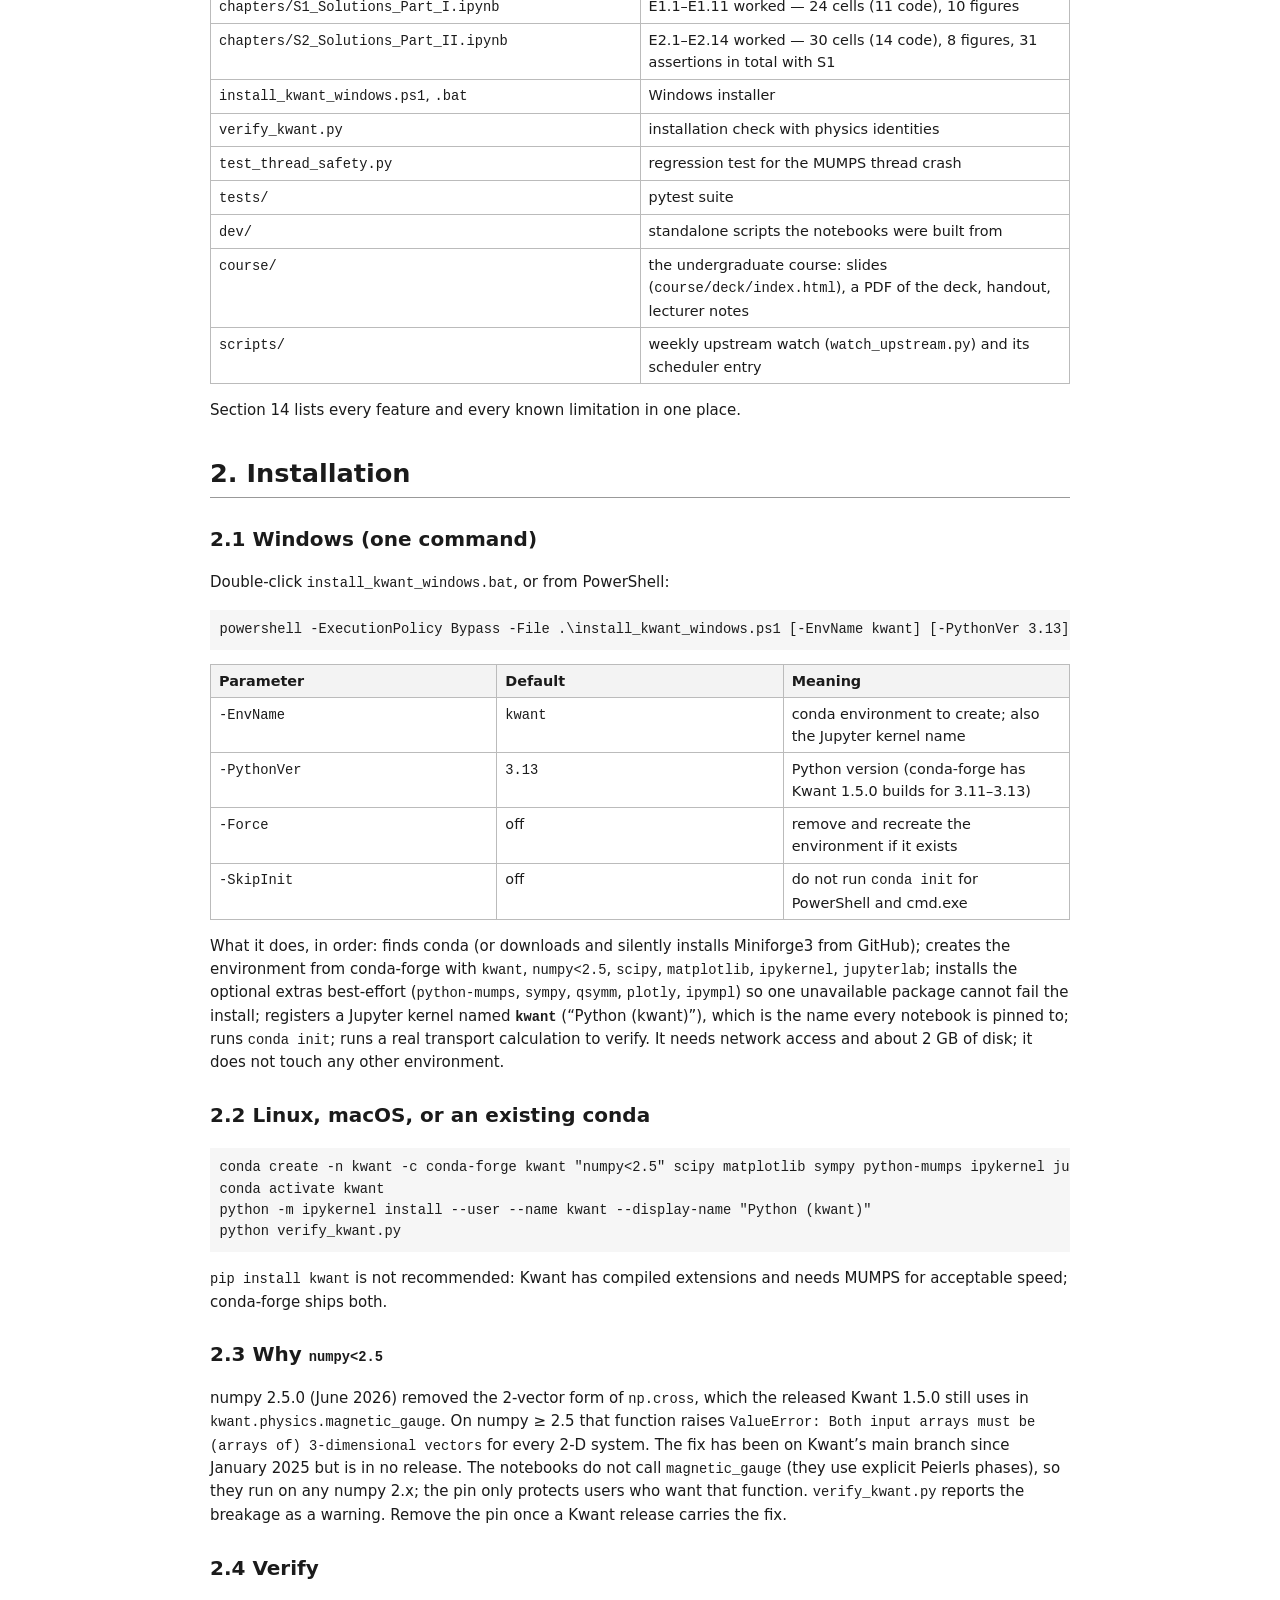
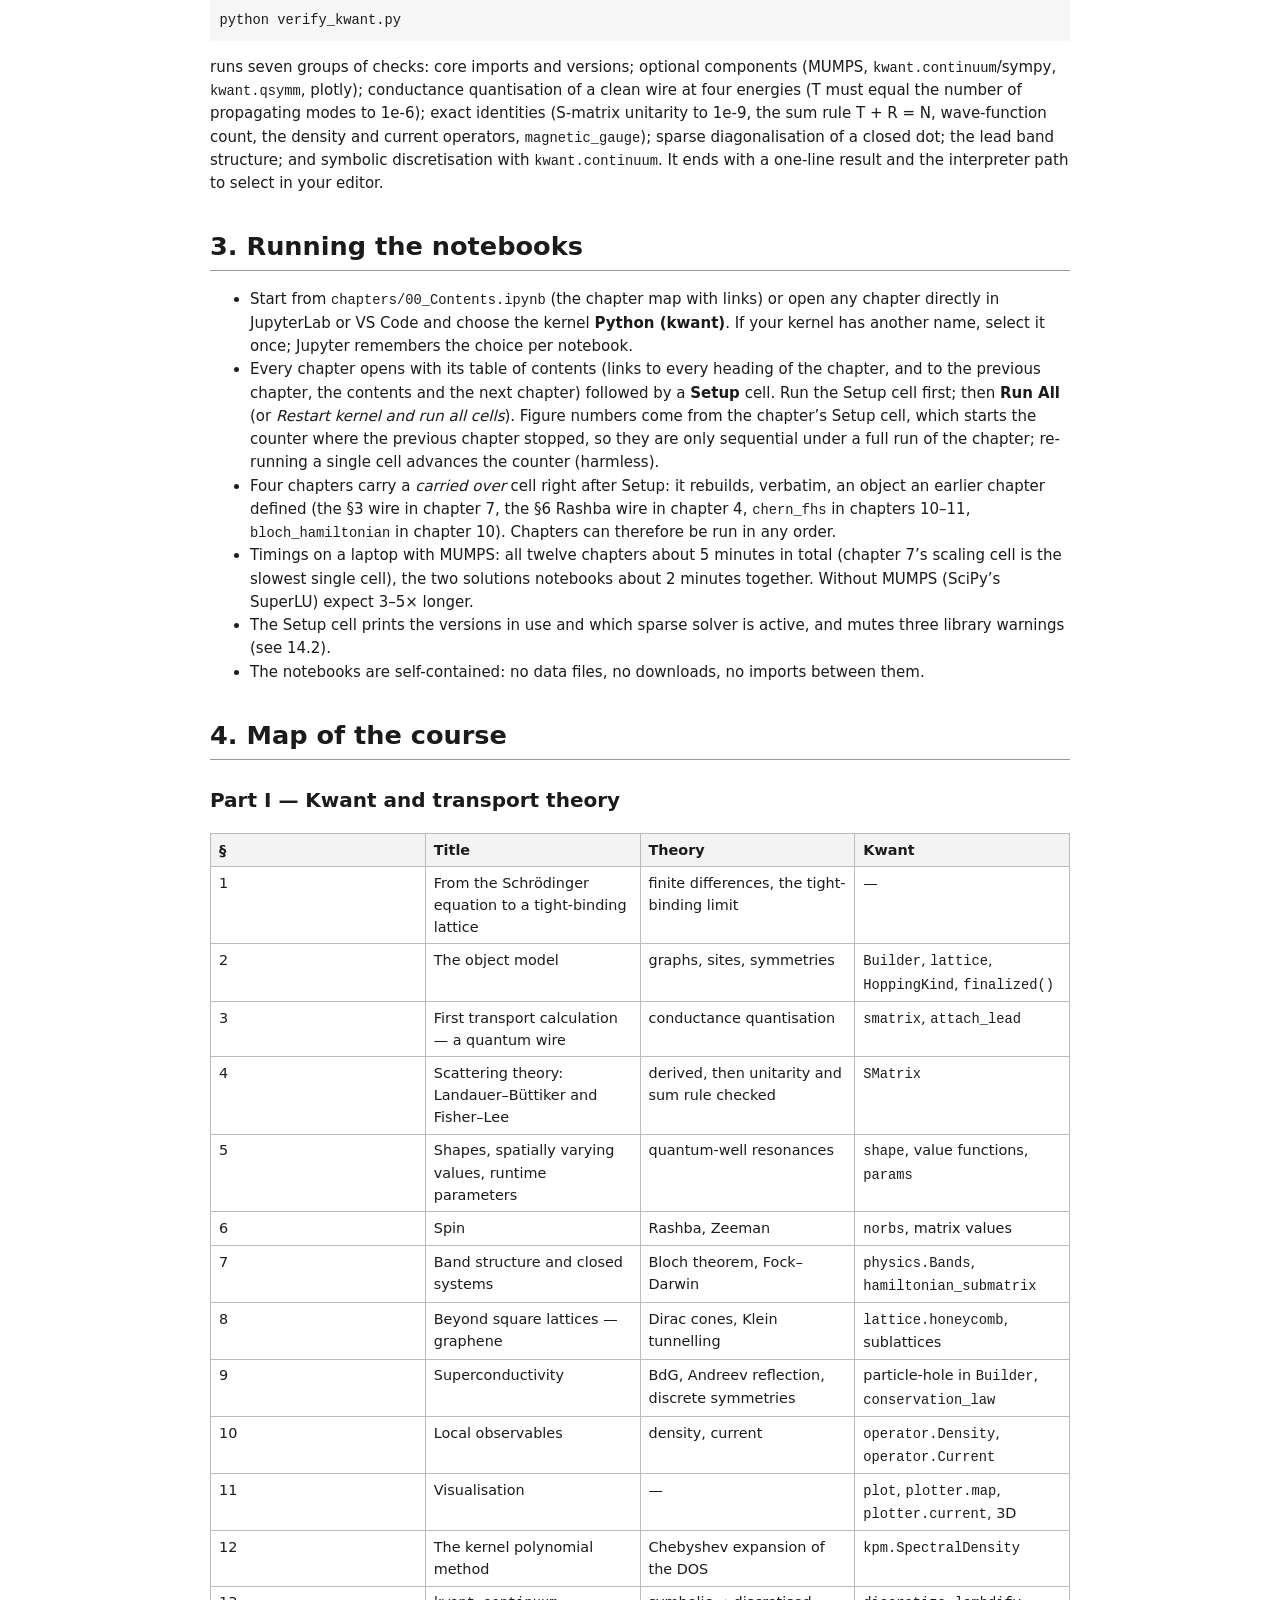
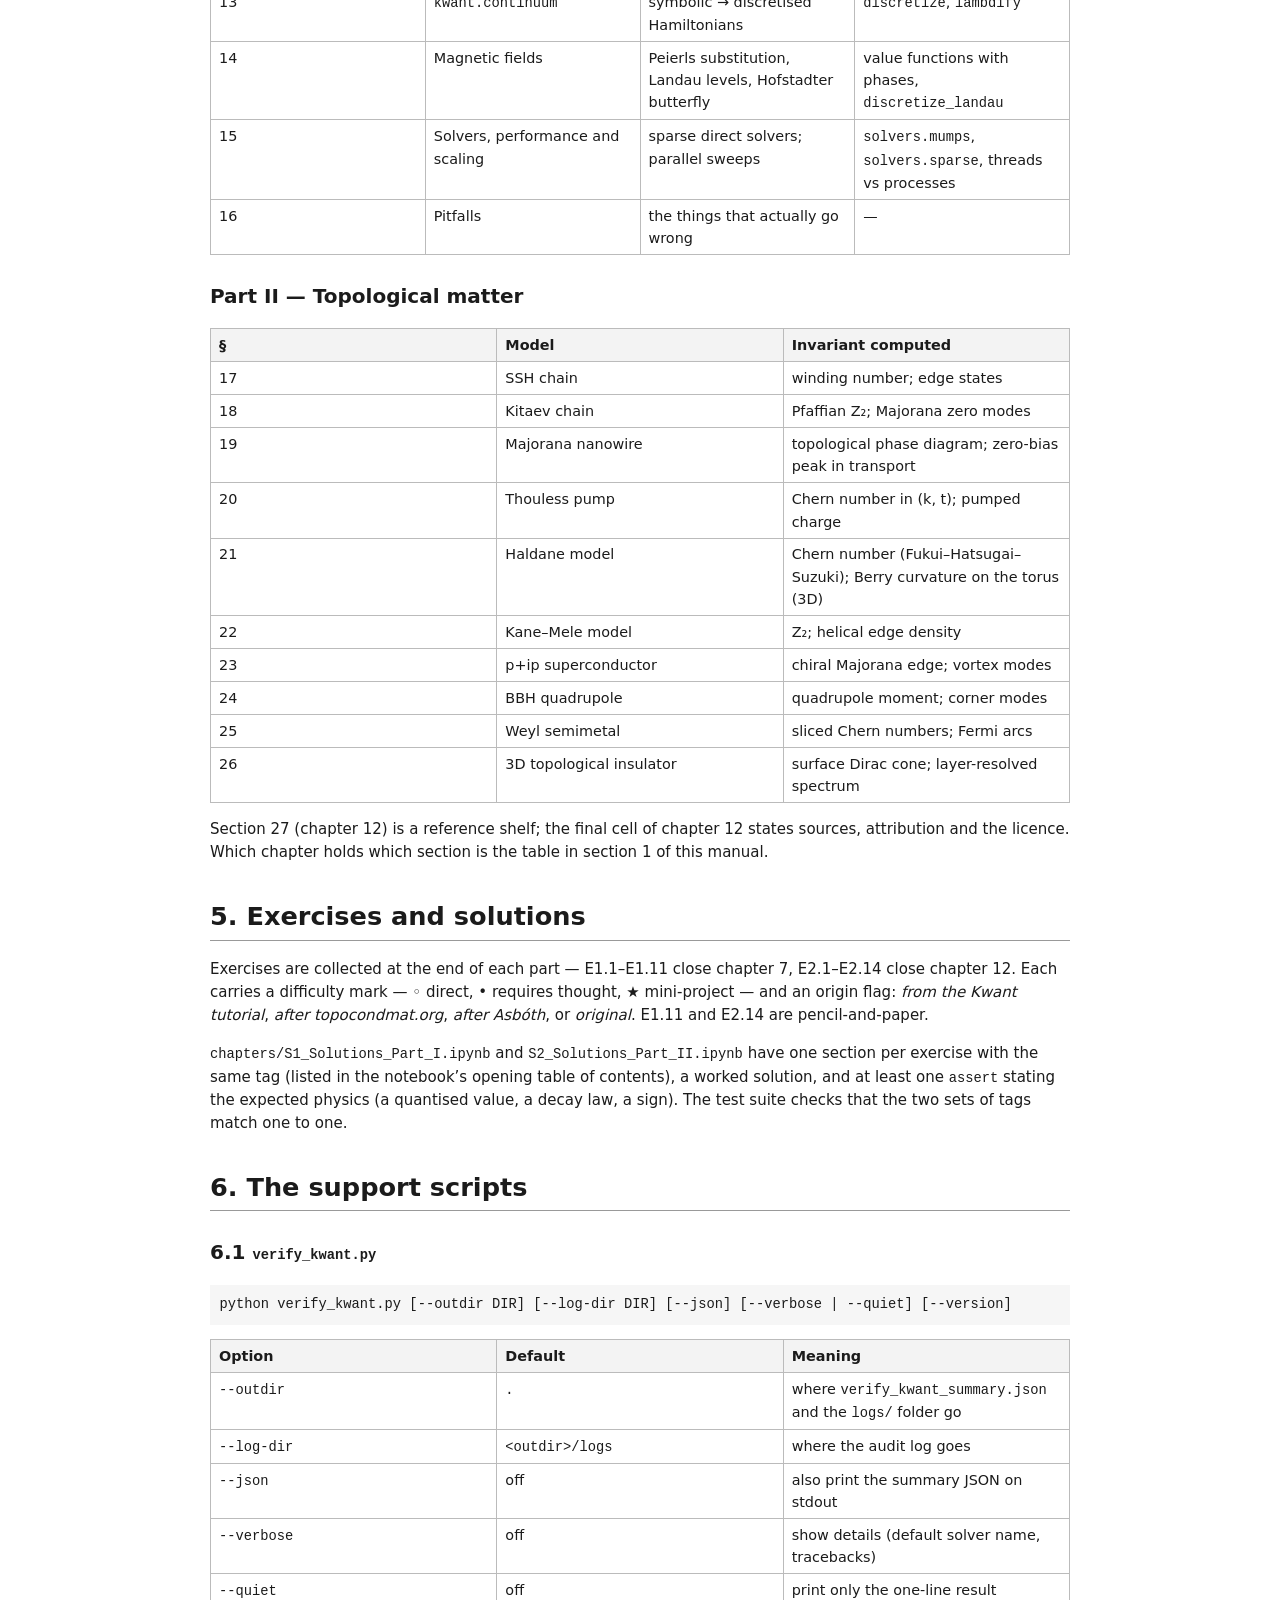
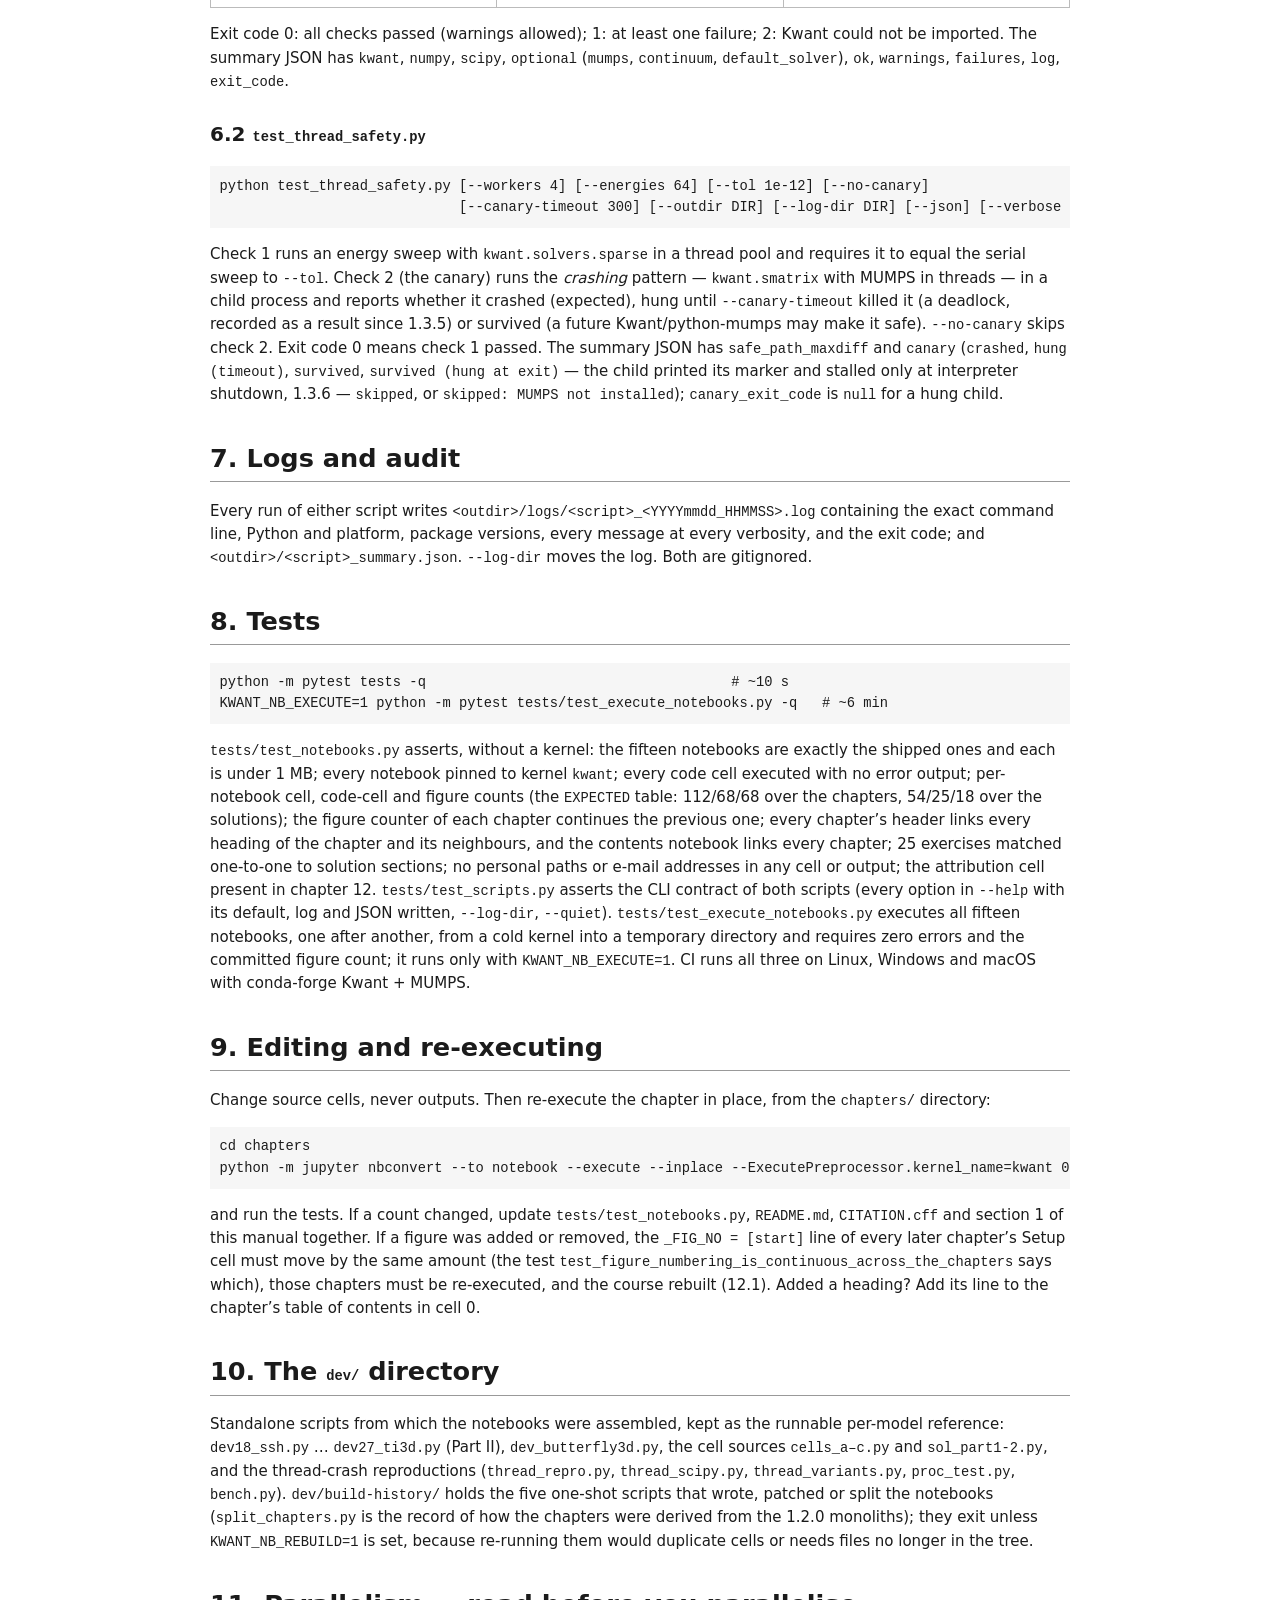
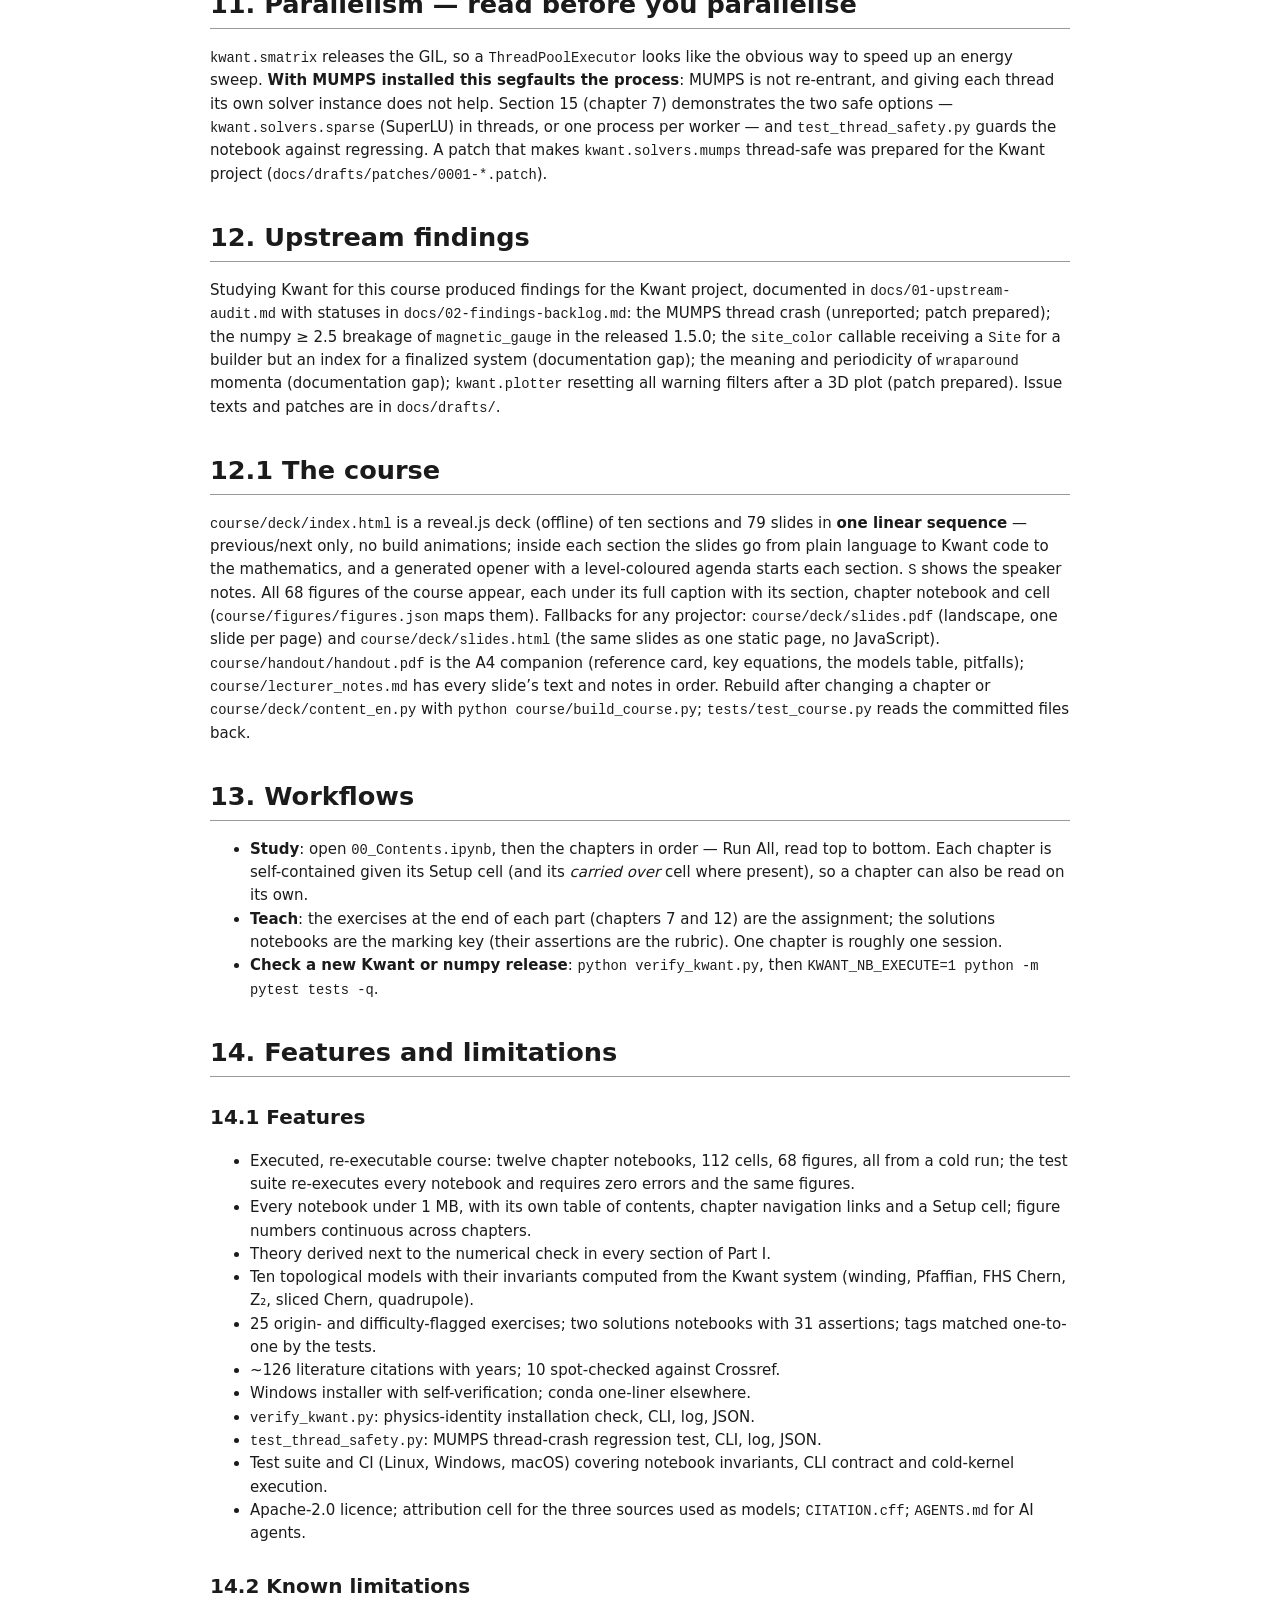
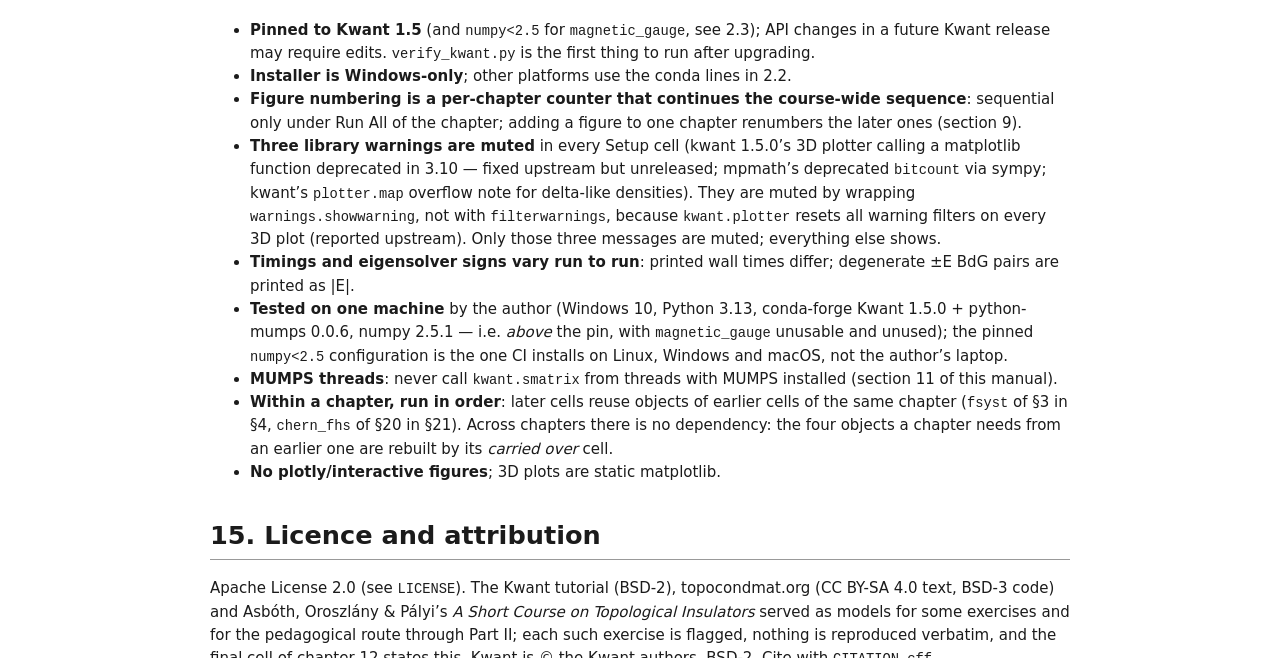
==== commit 10b2184c: "Kwant - Theory and Practice 1.3.6: public tree Co-Authored-By: Claude Fable 5.1 <noreply@anthropic.c" ====
--- a/docs/USER_MANUAL.html
+++ b/docs/USER_MANUAL.html
@@ -597,8 +597,9 @@
 safe). <code>--no-canary</code> skips check 2. Exit code 0 means check 1
 passed. The summary JSON has <code>safe_path_maxdiff</code> and
 <code>canary</code> (<code>crashed</code>, <code>hung (timeout)</code>,
-<code>survived</code>, <code>skipped</code>, or
-<code>skipped: MUMPS not installed</code>);
+<code>survived</code>, <code>survived (hung at exit)</code> — the child
+printed its marker and stalled only at interpreter shutdown, 1.3.6 —
+<code>skipped</code>, or <code>skipped: MUMPS not installed</code>);
 <code>canary_exit_code</code> is <code>null</code> for a hung child.</p>
 <h1 id="logs-and-audit">7. Logs and audit</h1>
 <p>Every run of either script writes
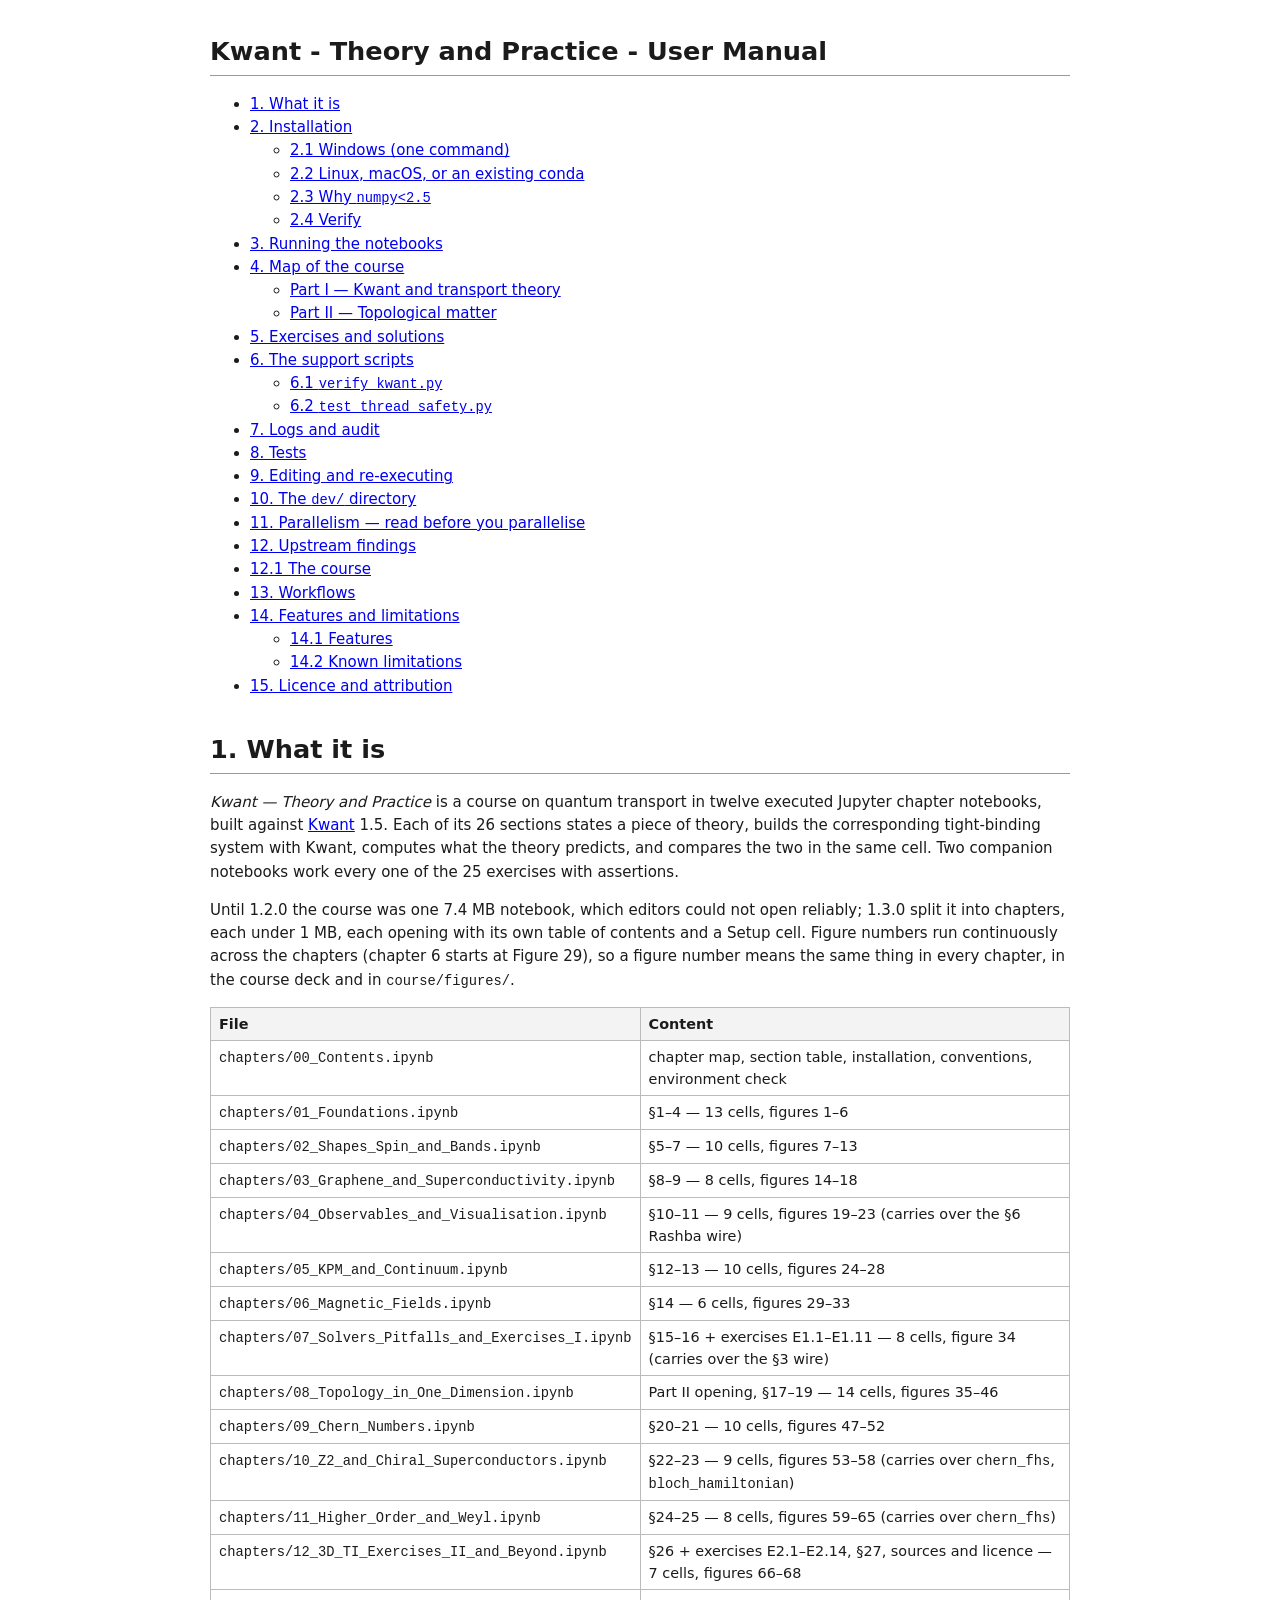
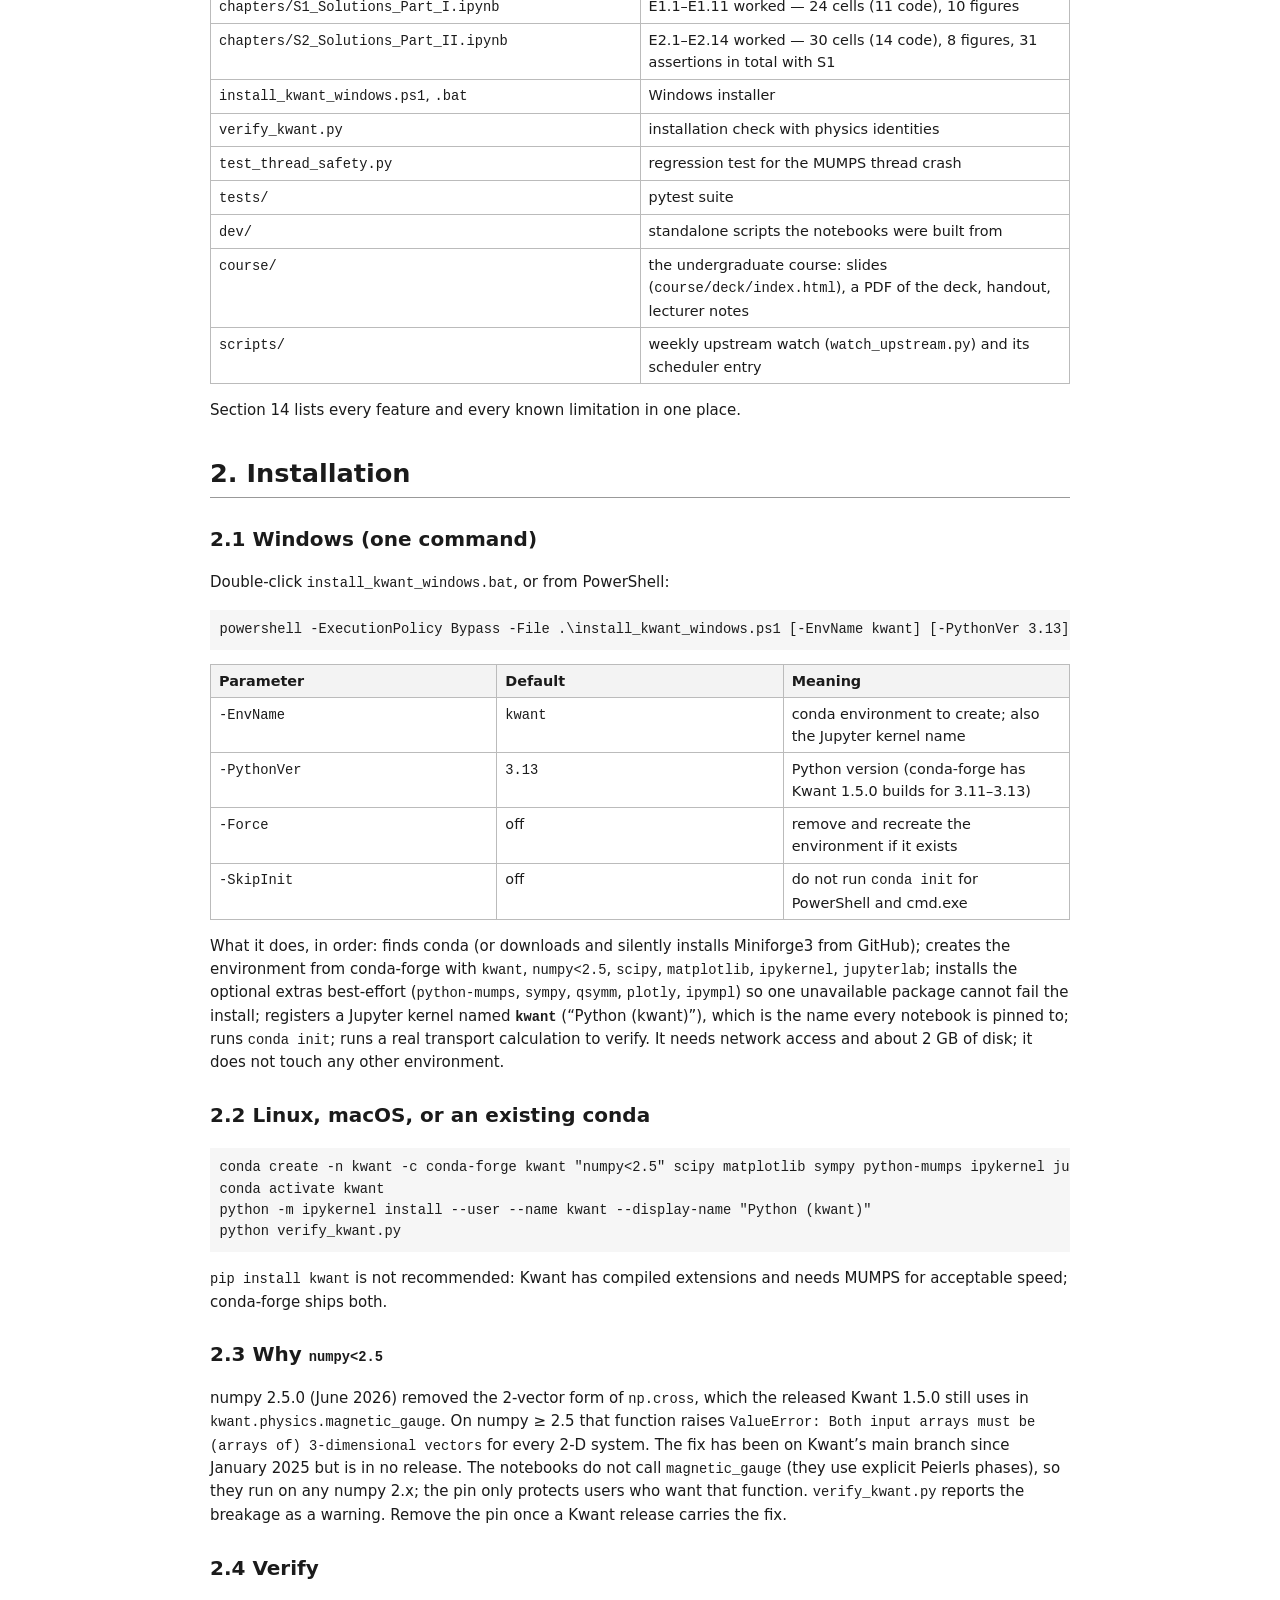
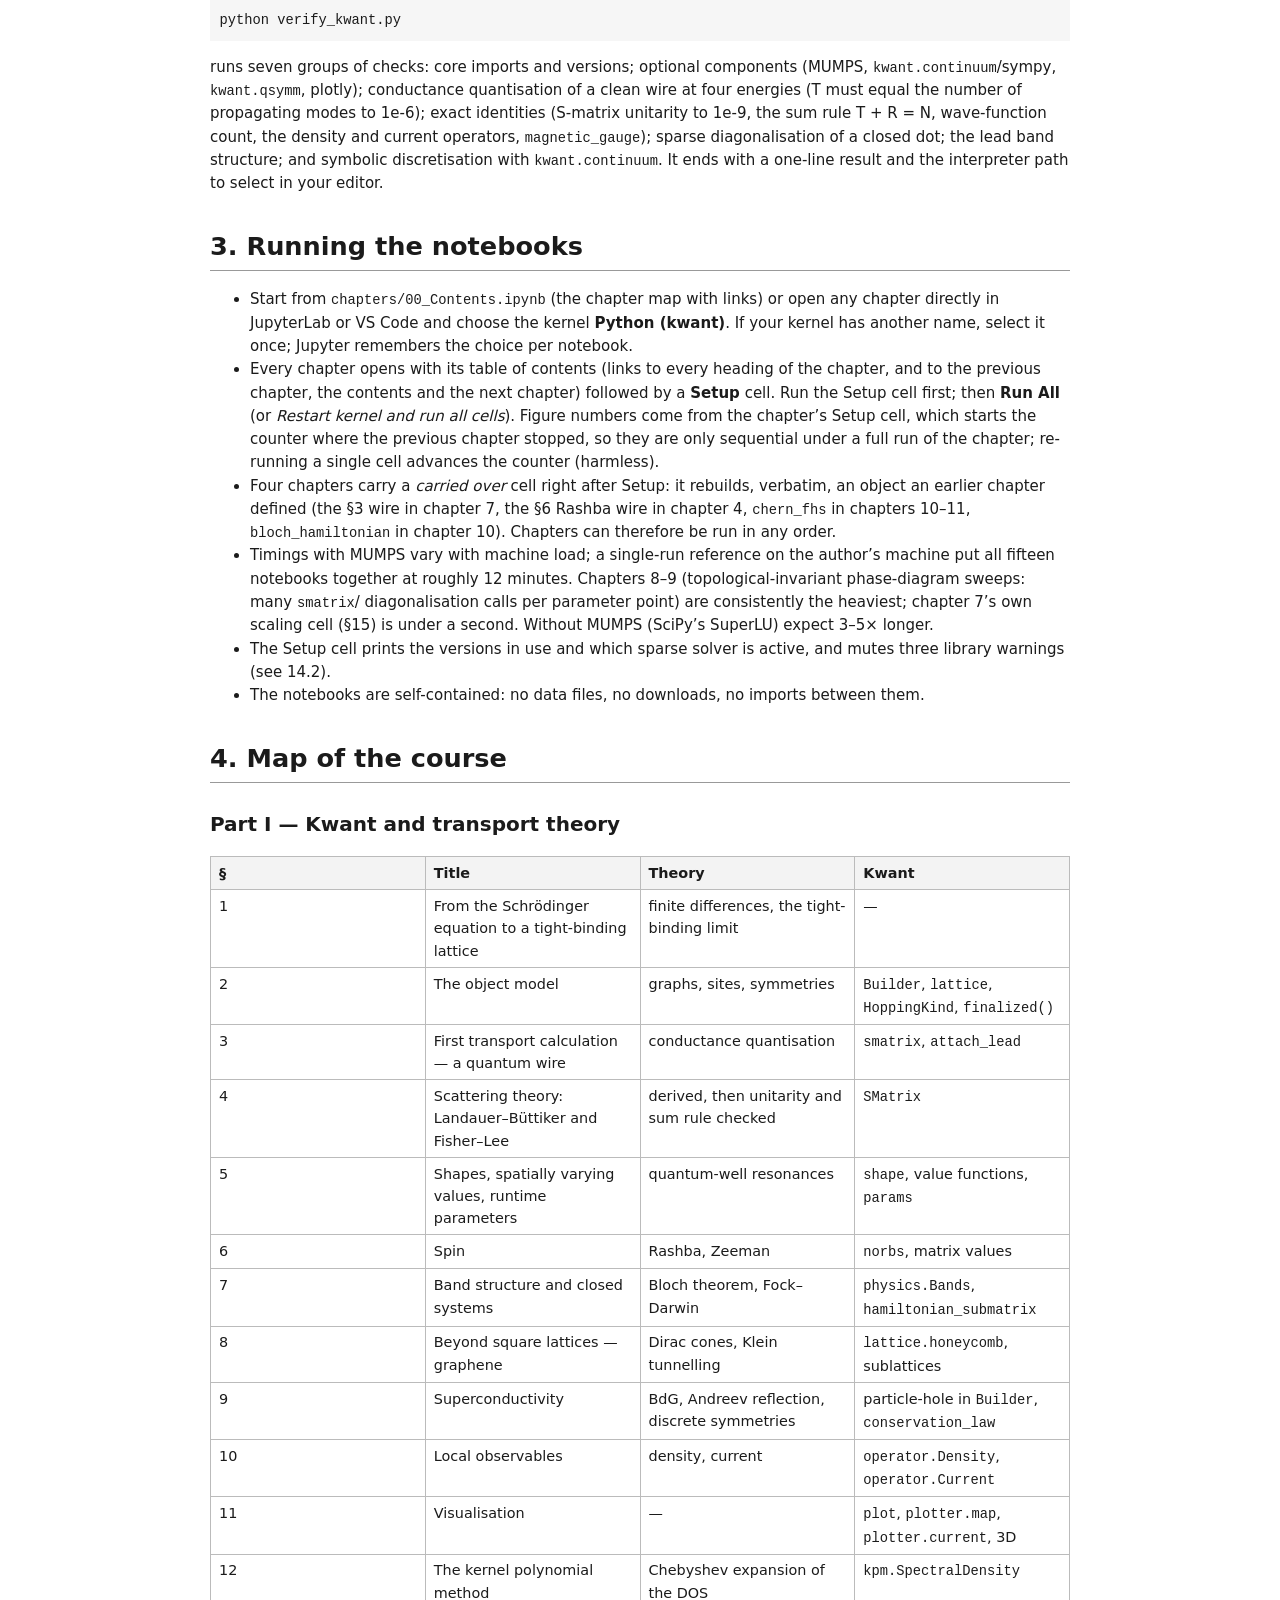
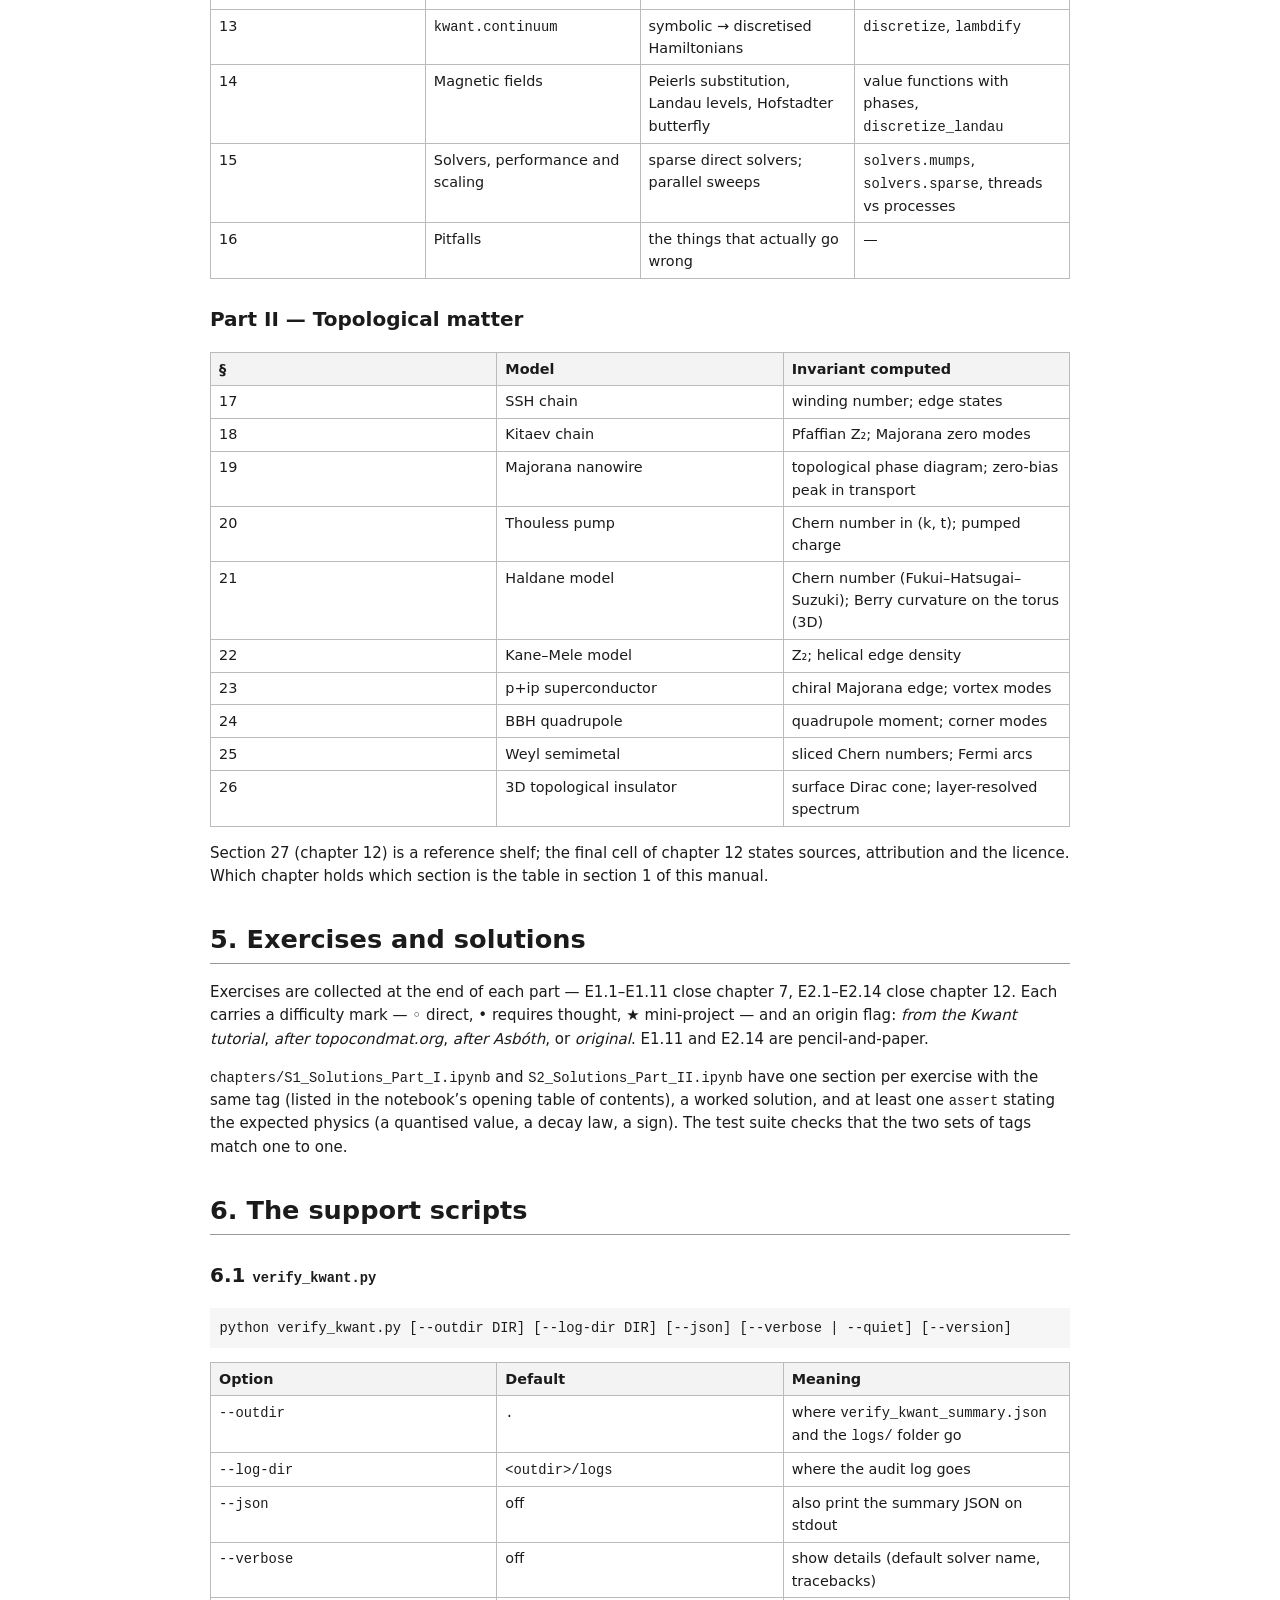
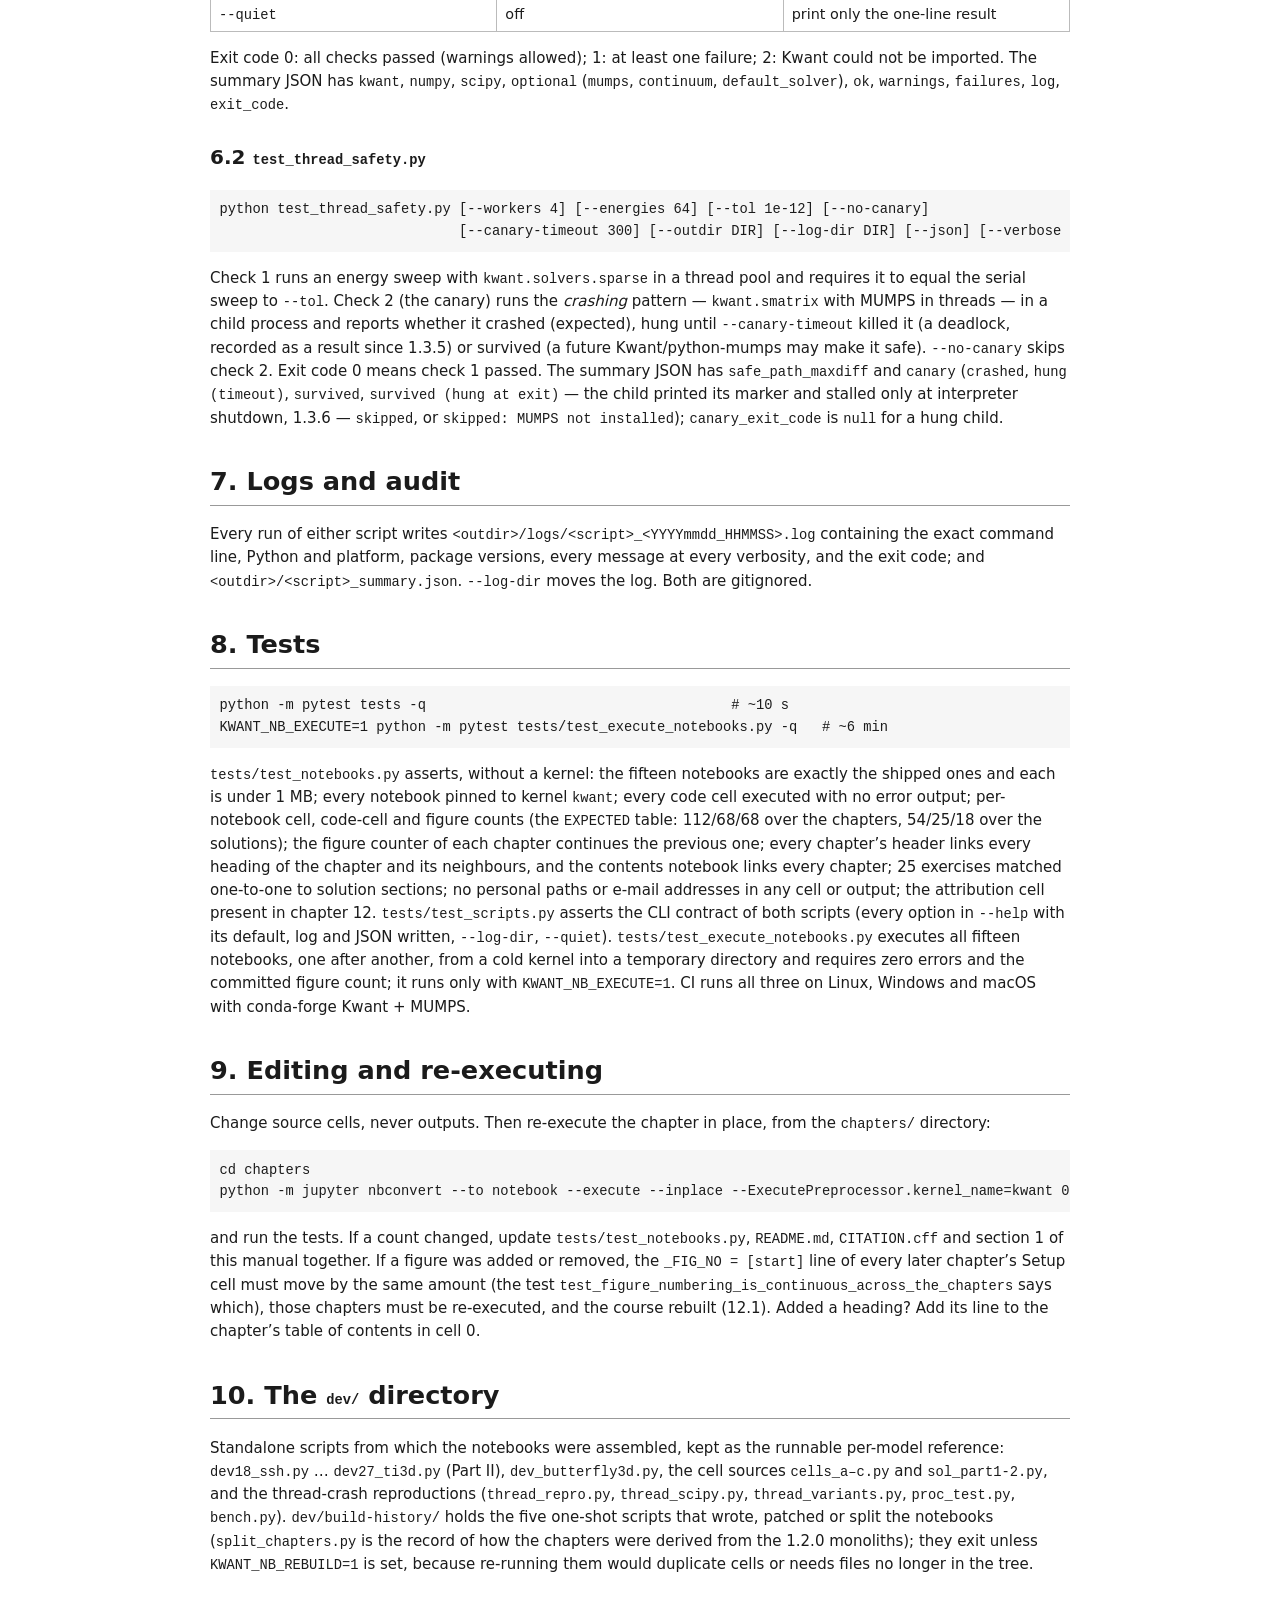
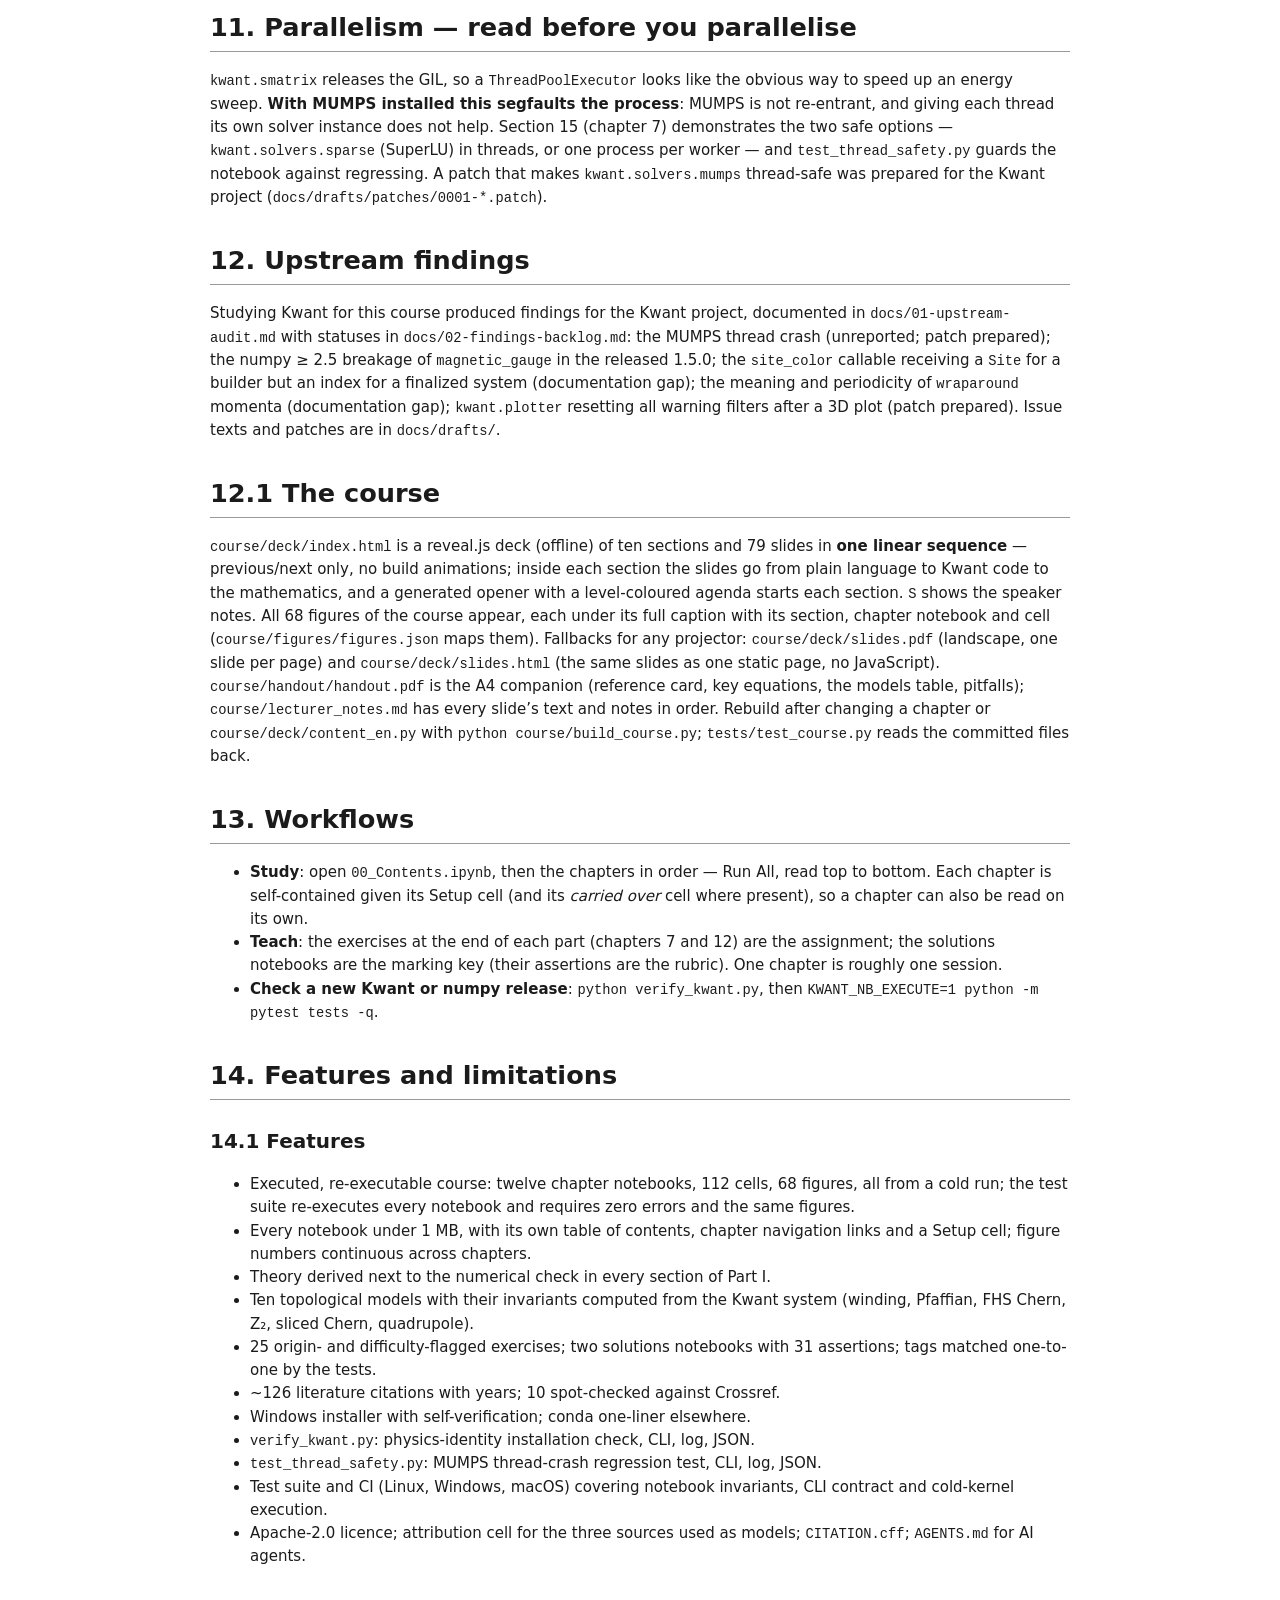
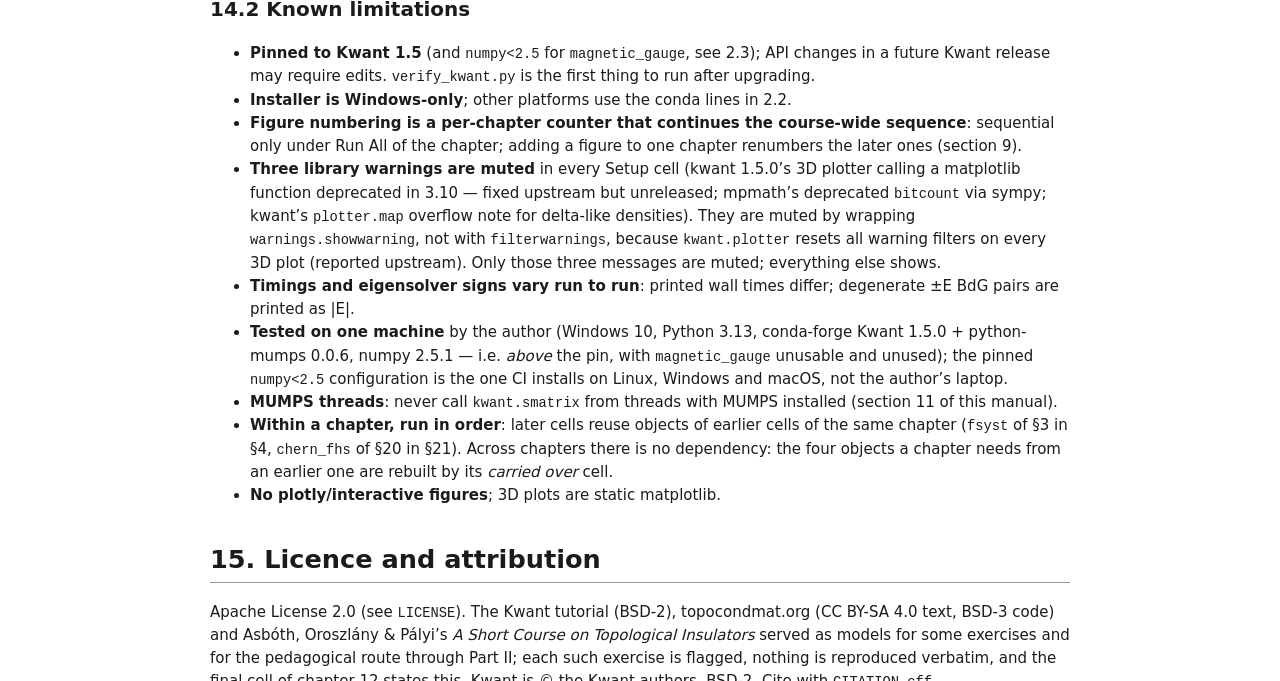
==== commit f1e6c299: "Kwant - Theory and Practice 1.3.7: public tree" ====
--- a/docs/USER_MANUAL.html
+++ b/docs/USER_MANUAL.html
@@ -318,10 +318,12 @@
 in chapter 7, the §6 Rashba wire in chapter 4, <code>chern_fhs</code> in
 chapters 10–11, <code>bloch_hamiltonian</code> in chapter 10). Chapters
 can therefore be run in any order.</li>
-<li>Timings on a laptop with MUMPS: all twelve chapters about 5 minutes
-in total (chapter 7’s scaling cell is the slowest single cell), the two
-solutions notebooks about 2 minutes together. Without MUMPS (SciPy’s
-SuperLU) expect 3–5× longer.</li>
+<li>Timings with MUMPS vary with machine load; a single-run reference on
+the author’s machine put all fifteen notebooks together at roughly 12
+minutes. Chapters 8–9 (topological-invariant phase-diagram sweeps: many
+<code>smatrix</code>/ diagonalisation calls per parameter point) are
+consistently the heaviest; chapter 7’s own scaling cell (§15) is under a
+second. Without MUMPS (SciPy’s SuperLU) expect 3–5× longer.</li>
 <li>The Setup cell prints the versions in use and which sparse solver is
 active, and mutes three library warnings (see 14.2).</li>
 <li>The notebooks are self-contained: no data files, no downloads, no
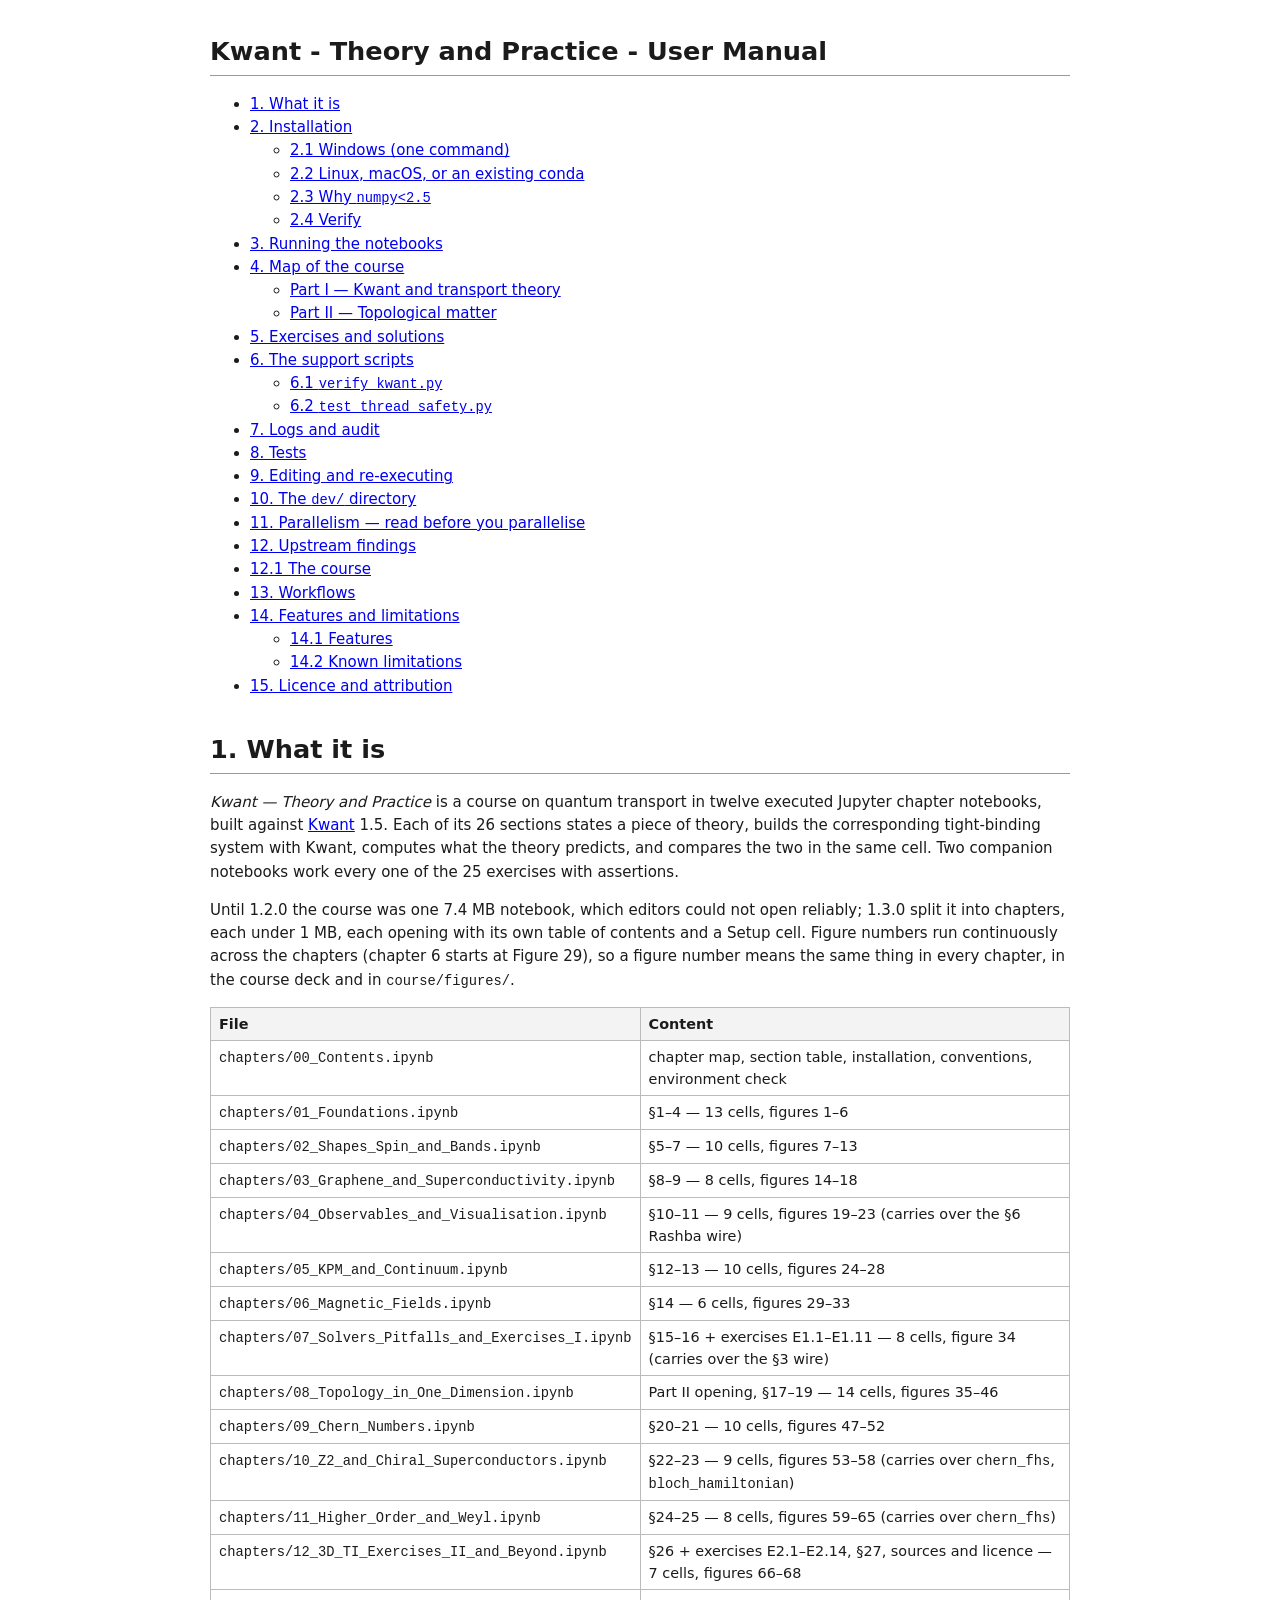
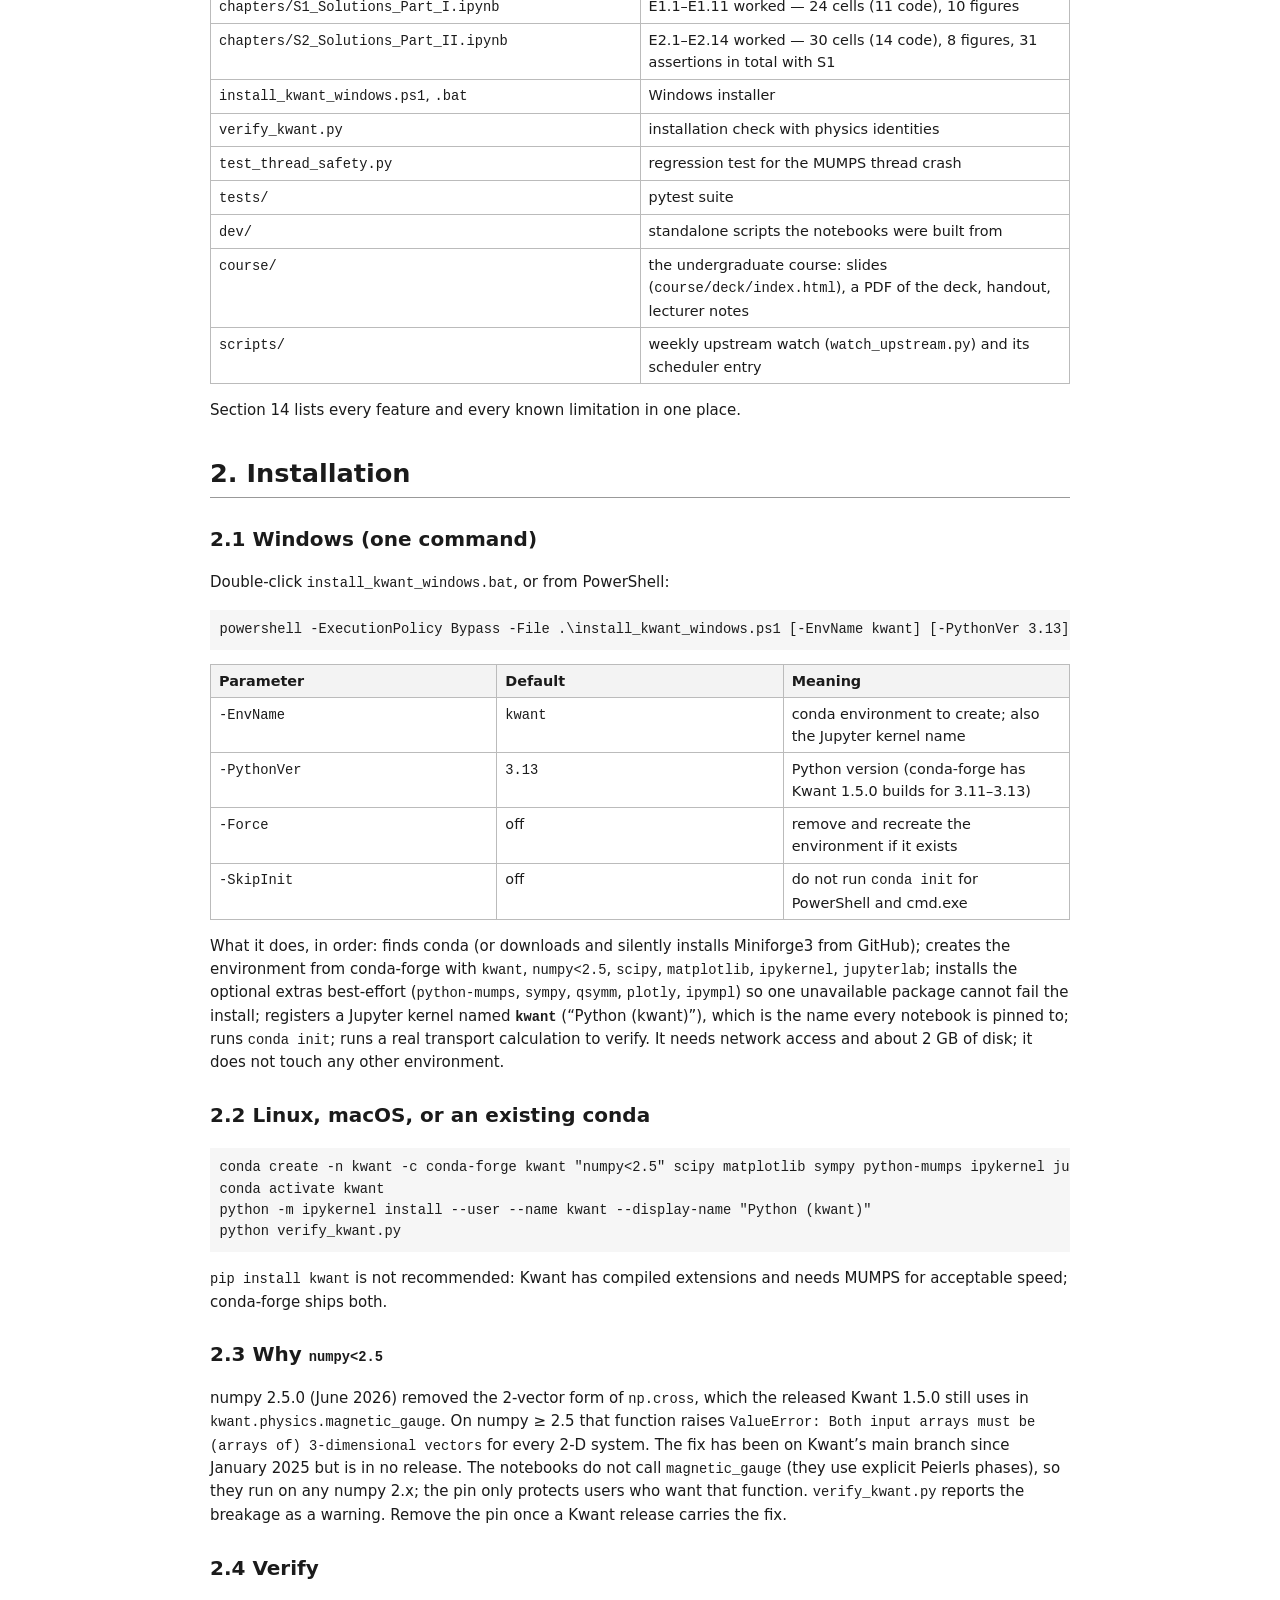
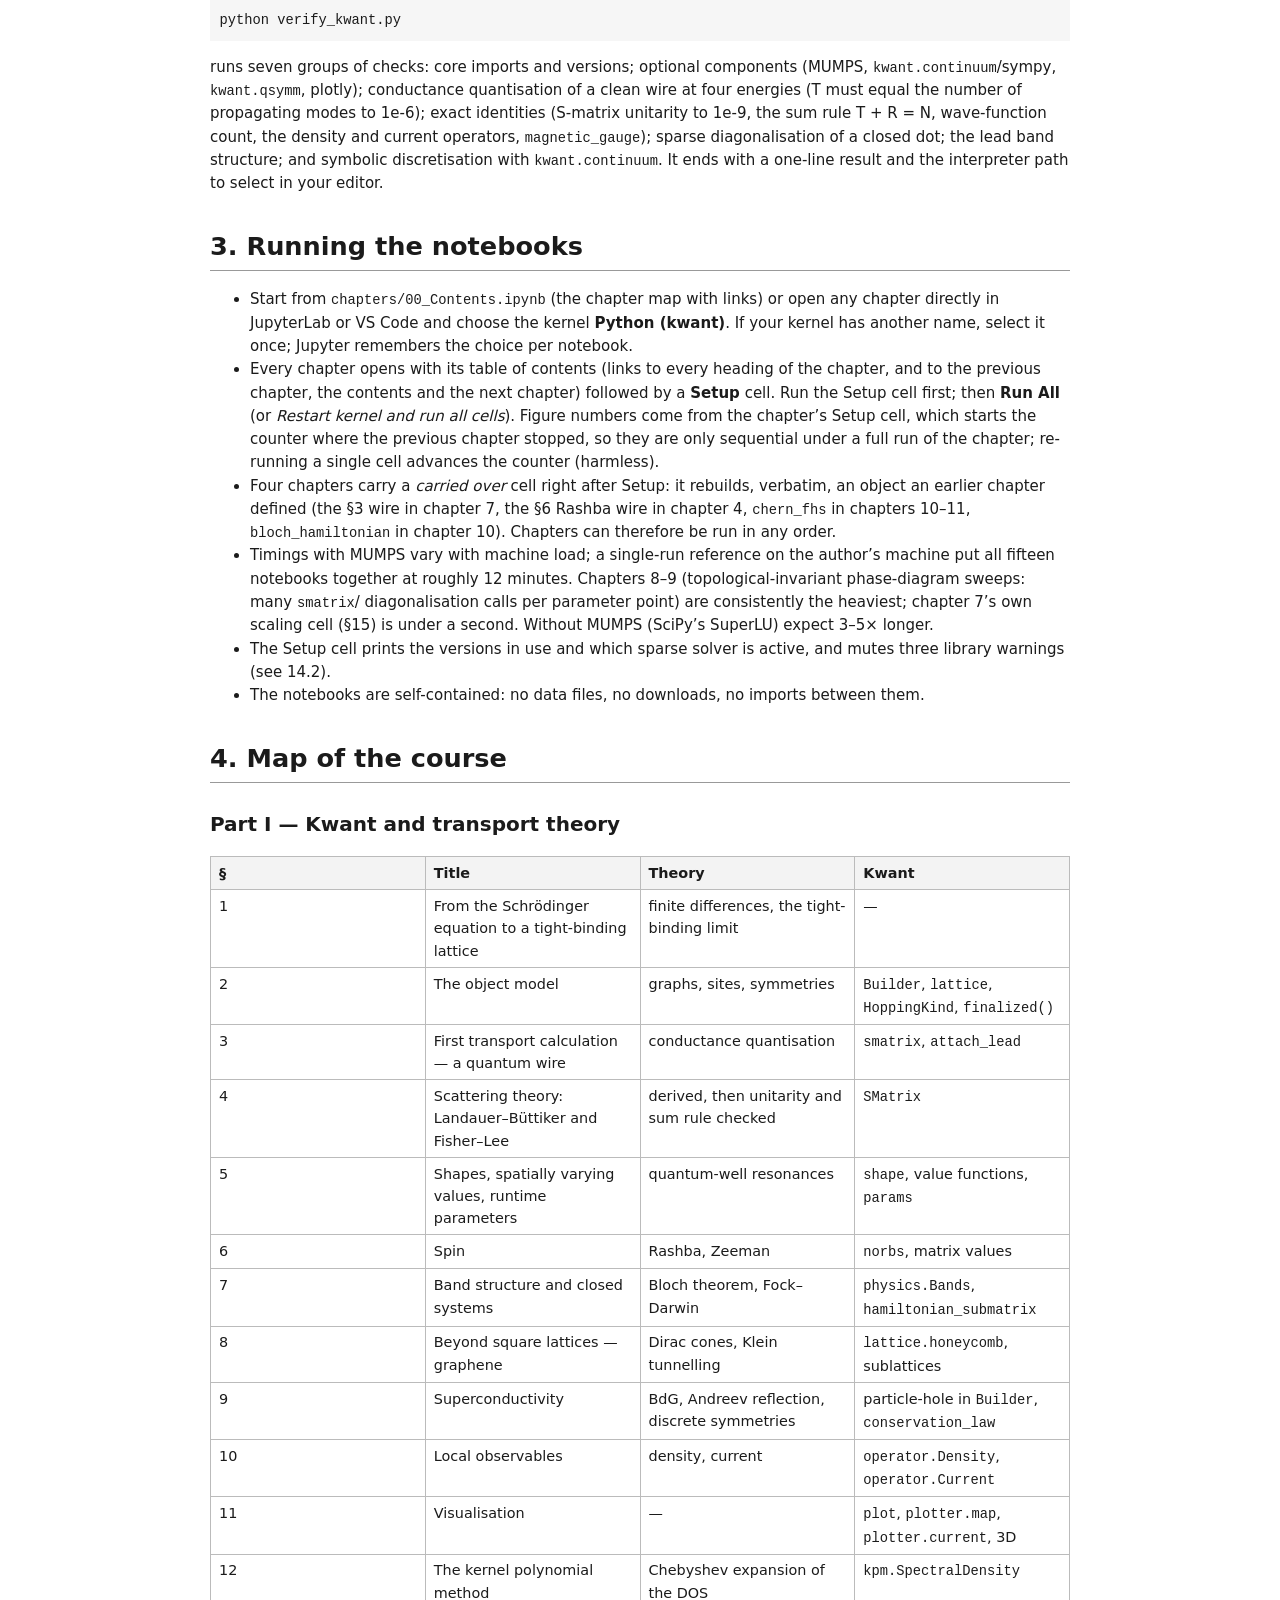
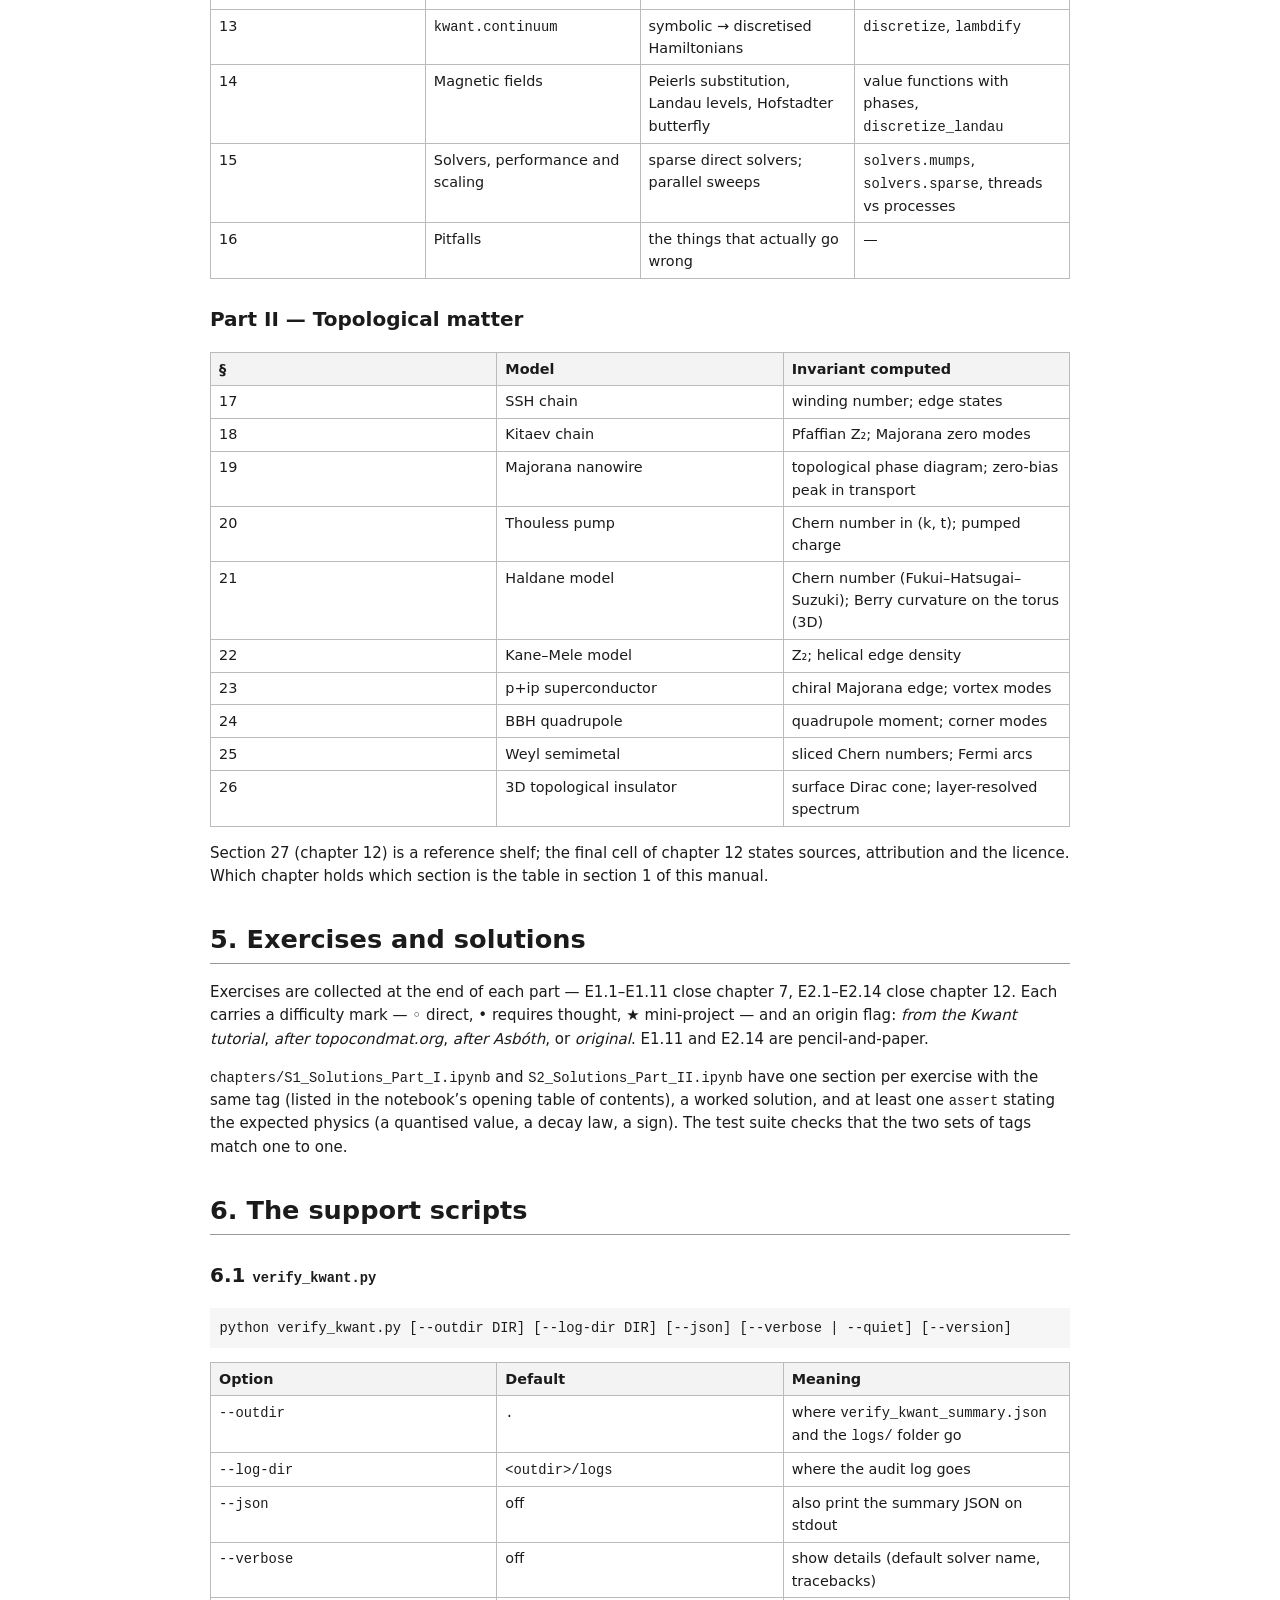
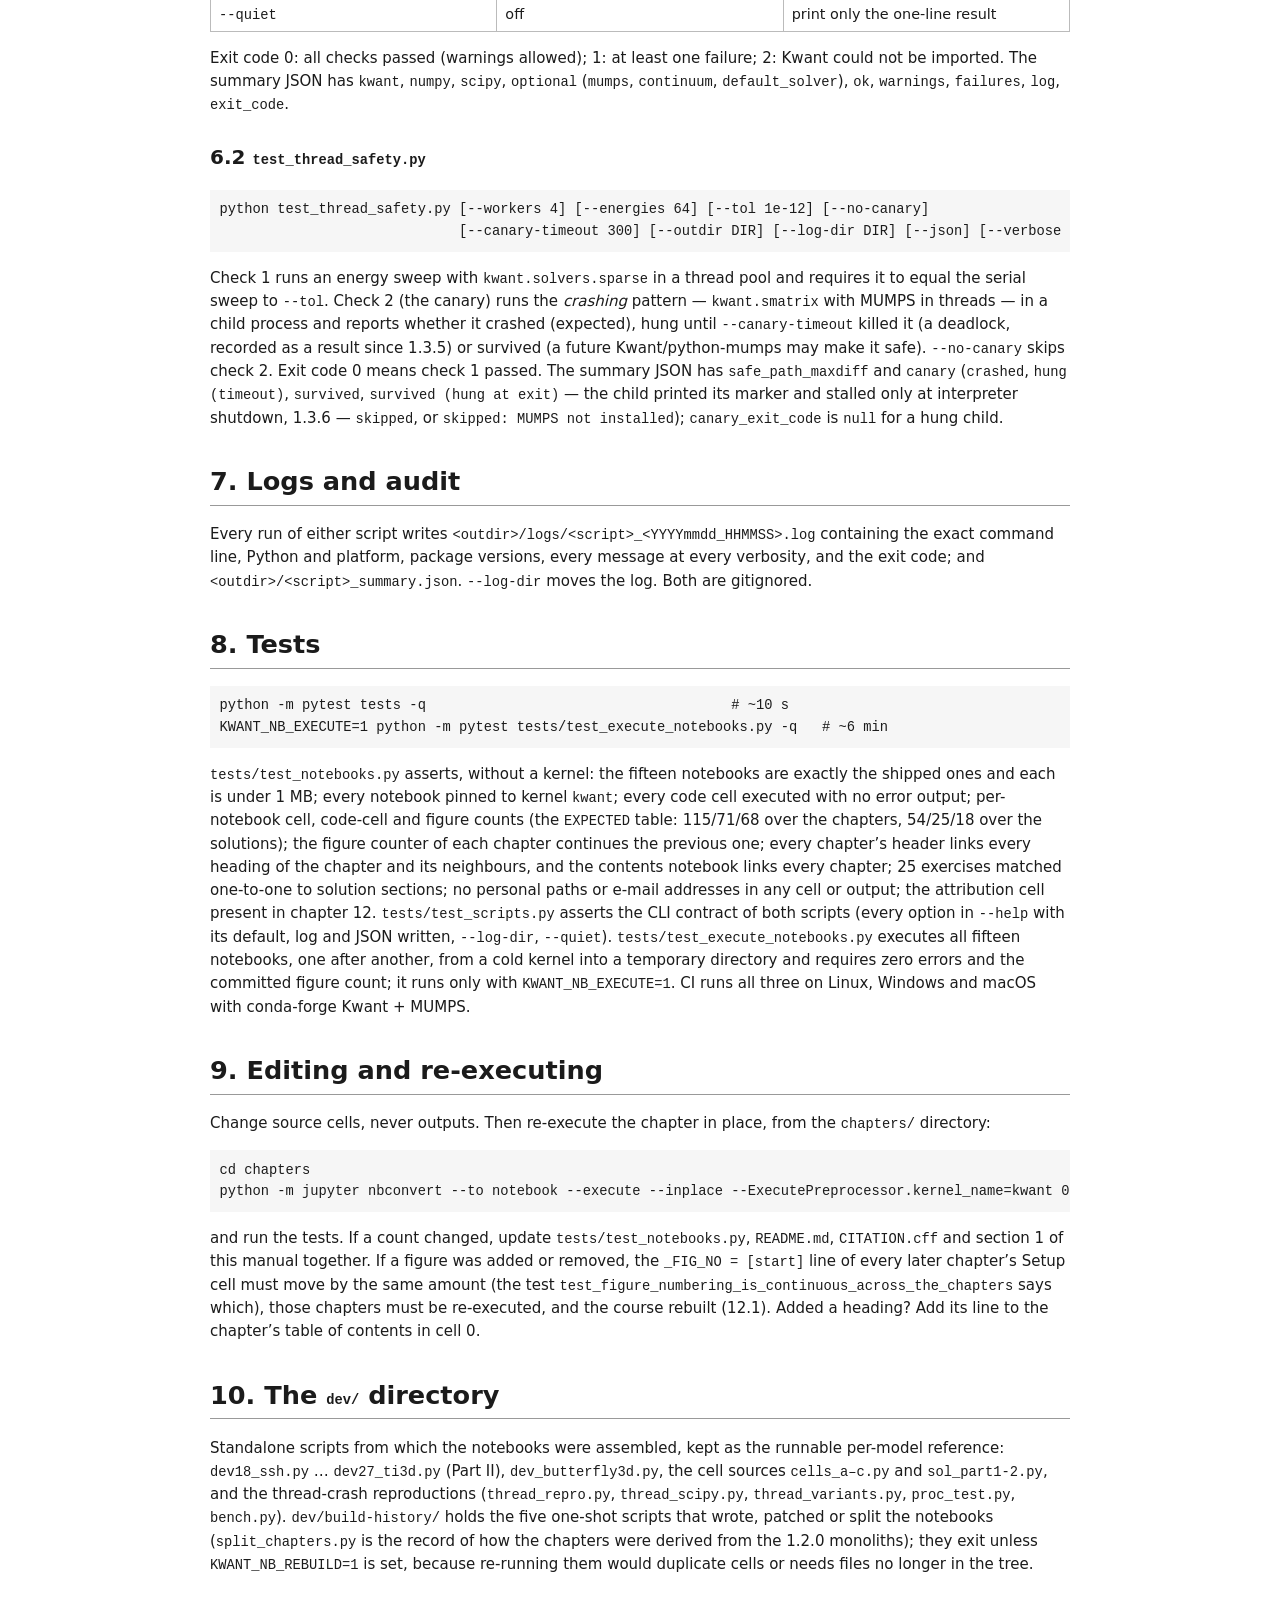
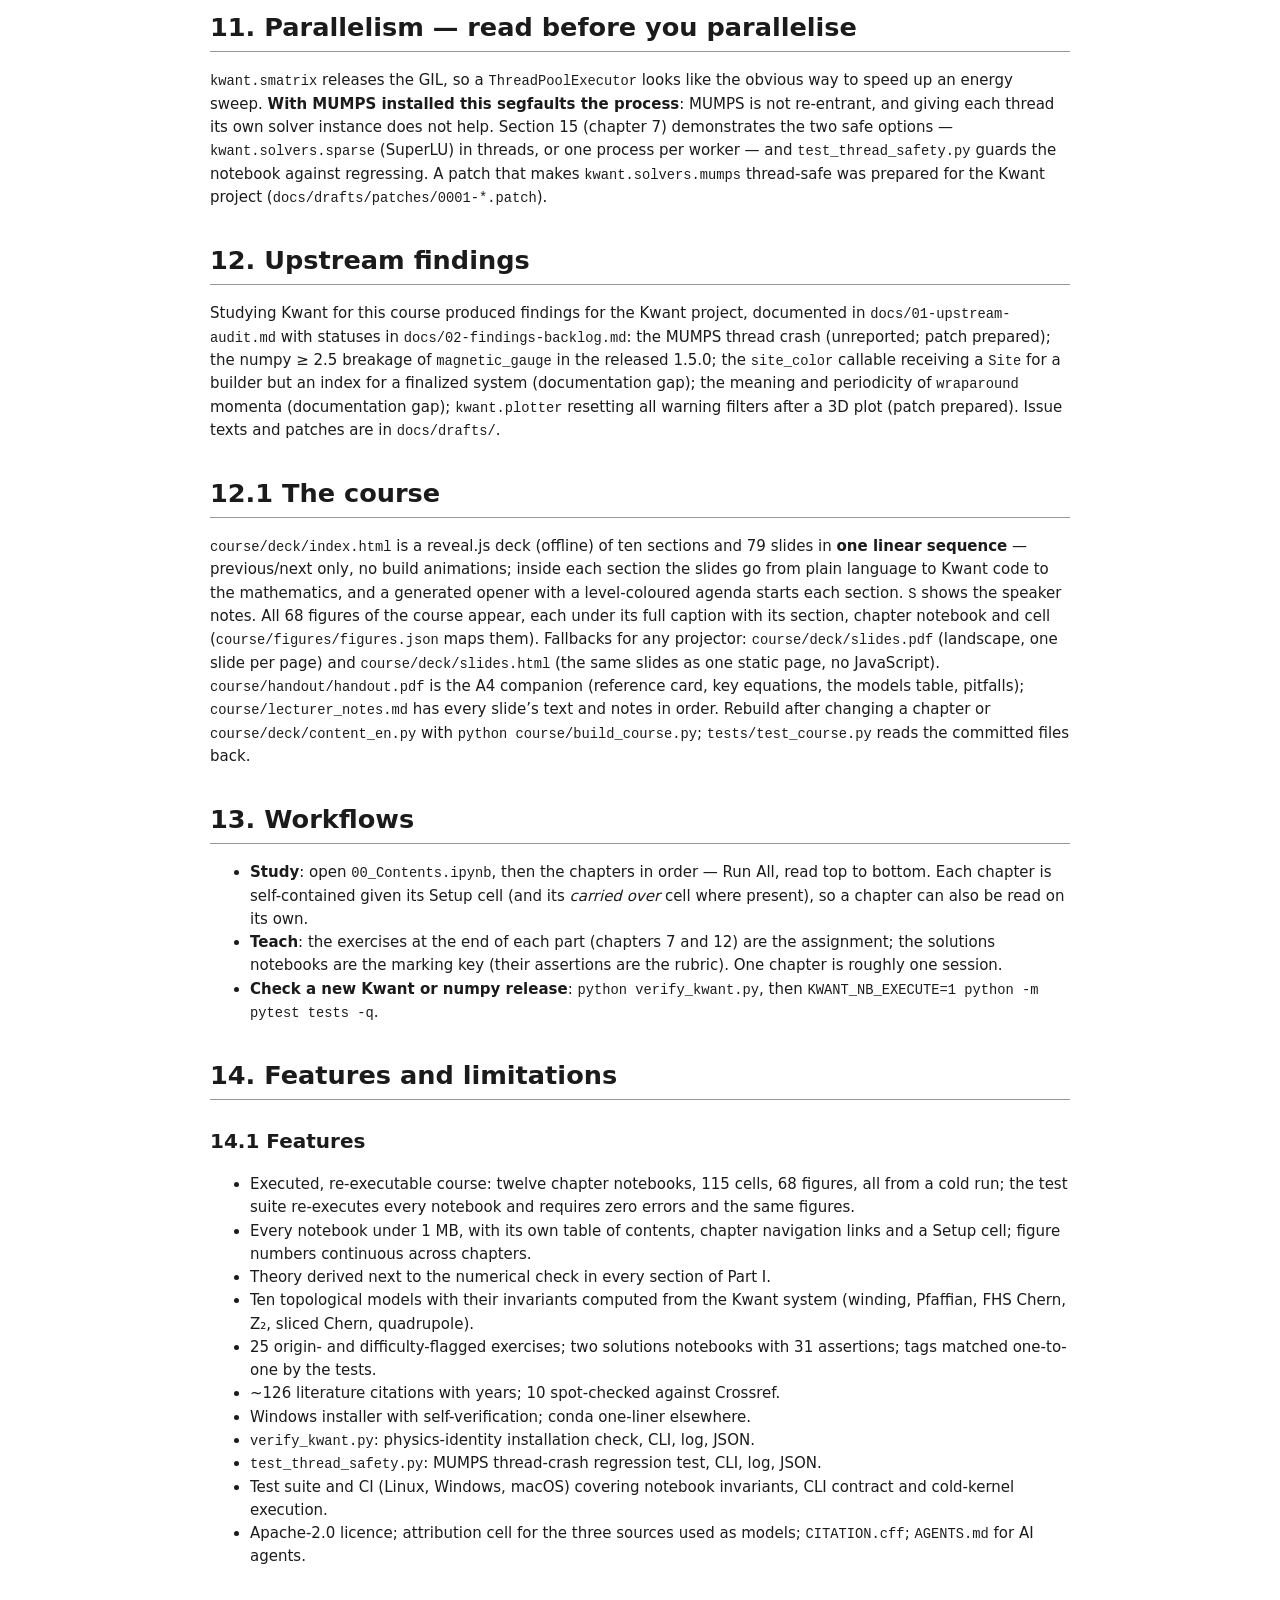
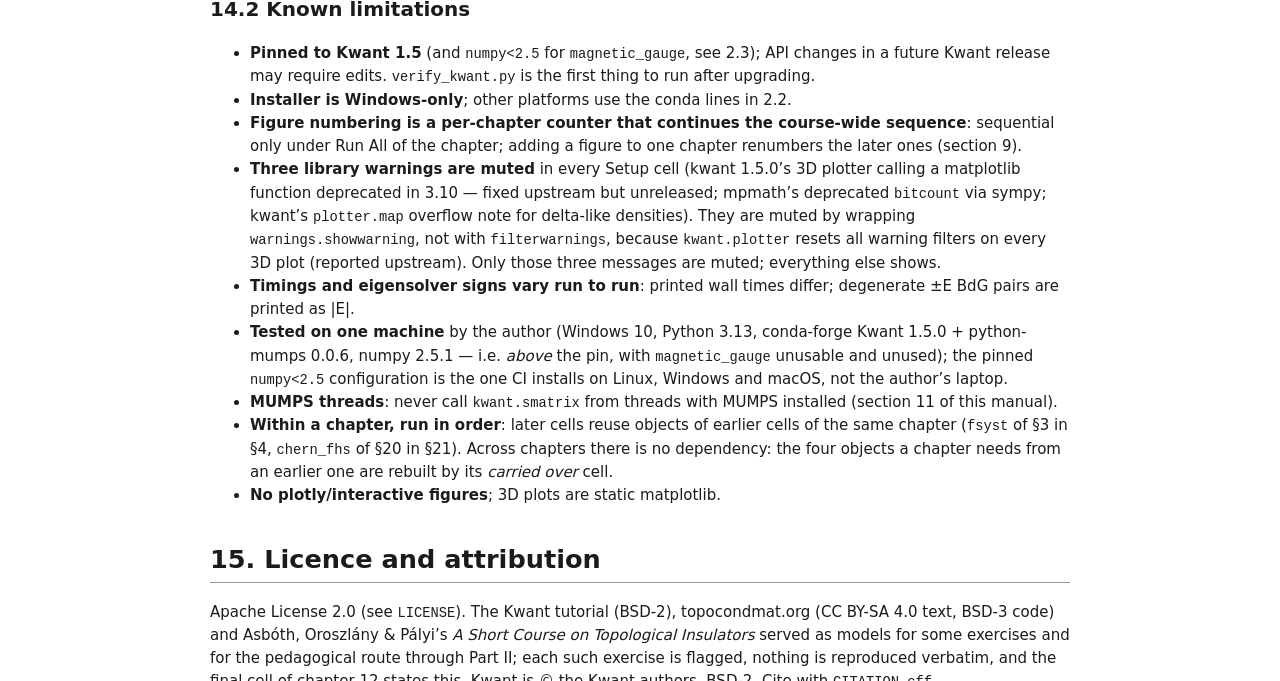
==== commit 8f08ff68: "Kwant - Theory and Practice 1.3.8: public tree" ====
--- a/docs/USER_MANUAL.html
+++ b/docs/USER_MANUAL.html
@@ -617,7 +617,7 @@
 fifteen notebooks are exactly the shipped ones and each is under 1 MB;
 every notebook pinned to kernel <code>kwant</code>; every code cell
 executed with no error output; per-notebook cell, code-cell and figure
-counts (the <code>EXPECTED</code> table: 112/68/68 over the chapters,
+counts (the <code>EXPECTED</code> table: 115/71/68 over the chapters,
 54/25/18 over the solutions); the figure counter of each chapter
 continues the previous one; every chapter’s header links every heading
 of the chapter and its neighbours, and the contents notebook links every
@@ -720,7 +720,7 @@
 <h1 id="features-and-limitations">14. Features and limitations</h1>
 <h2 id="features">14.1 Features</h2>
 <ul>
-<li>Executed, re-executable course: twelve chapter notebooks, 112 cells,
+<li>Executed, re-executable course: twelve chapter notebooks, 115 cells,
 68 figures, all from a cold run; the test suite re-executes every
 notebook and requires zero errors and the same figures.</li>
 <li>Every notebook under 1 MB, with its own table of contents, chapter
